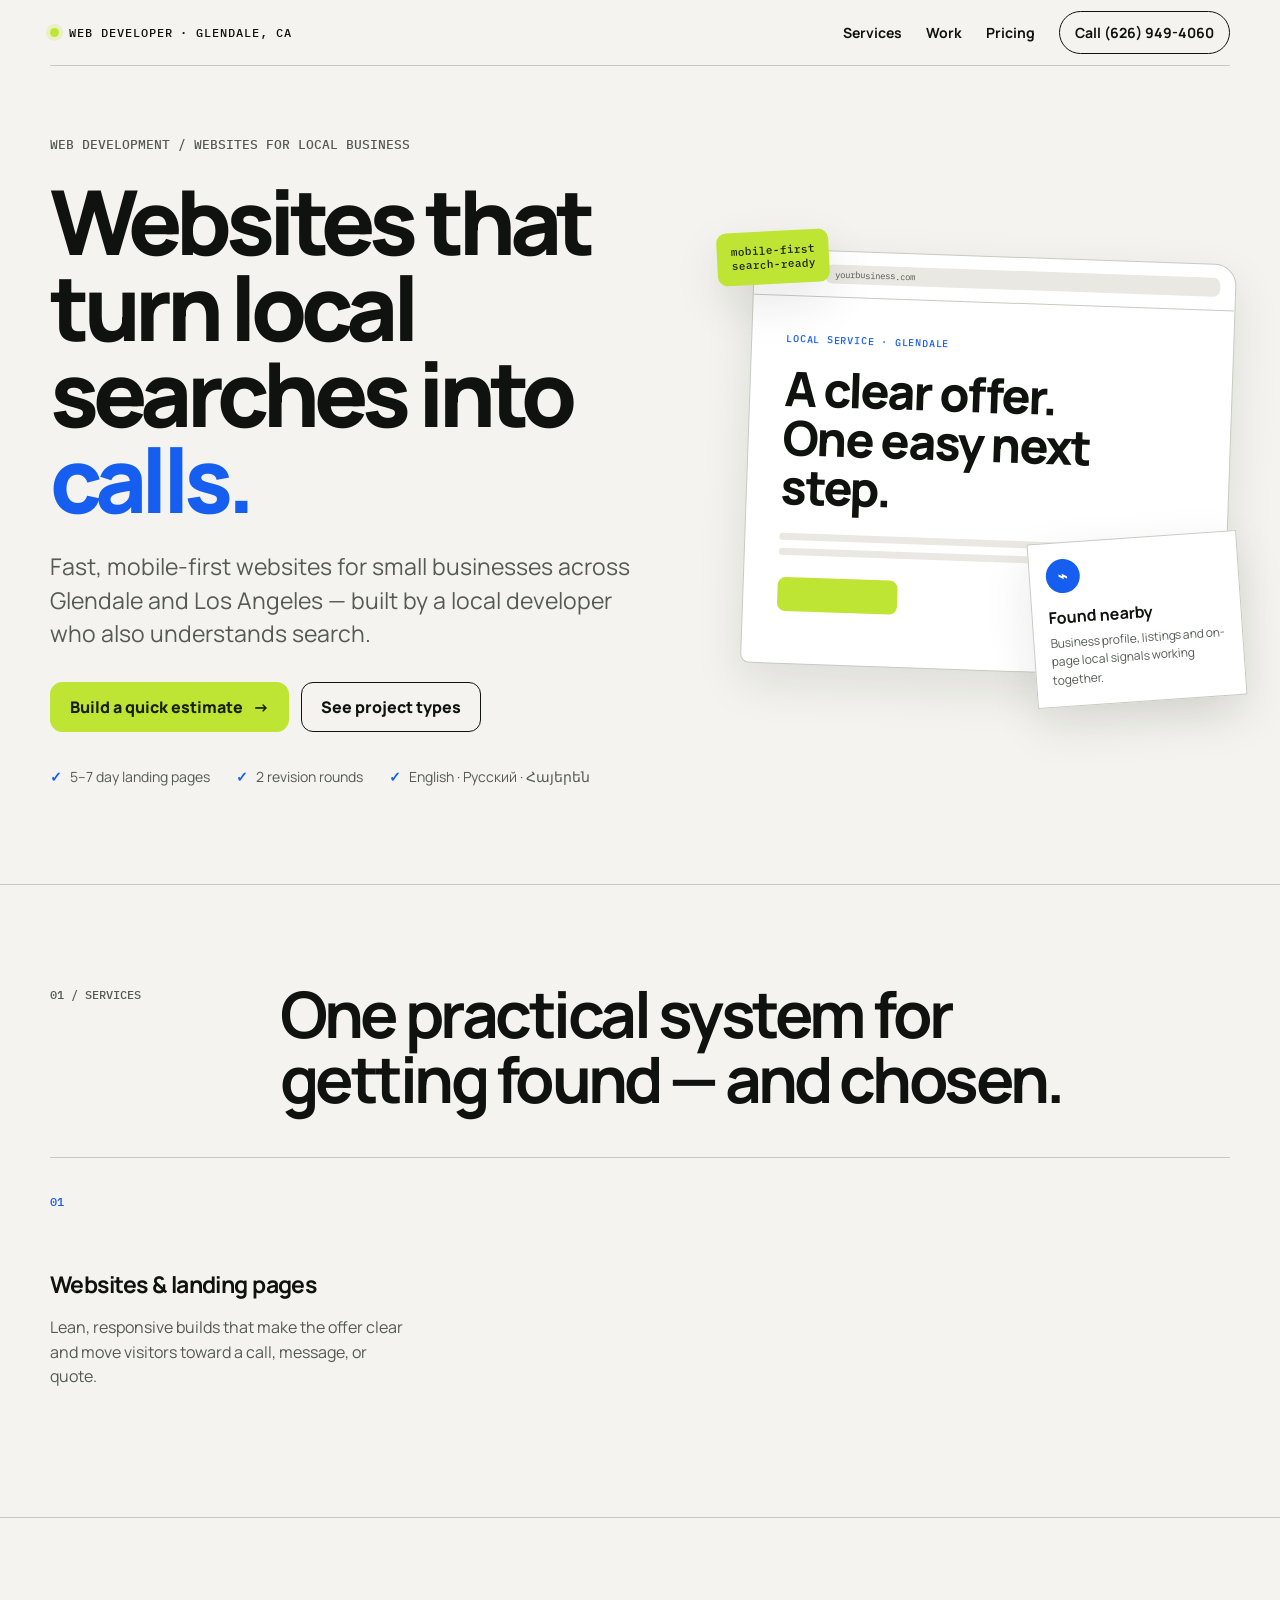
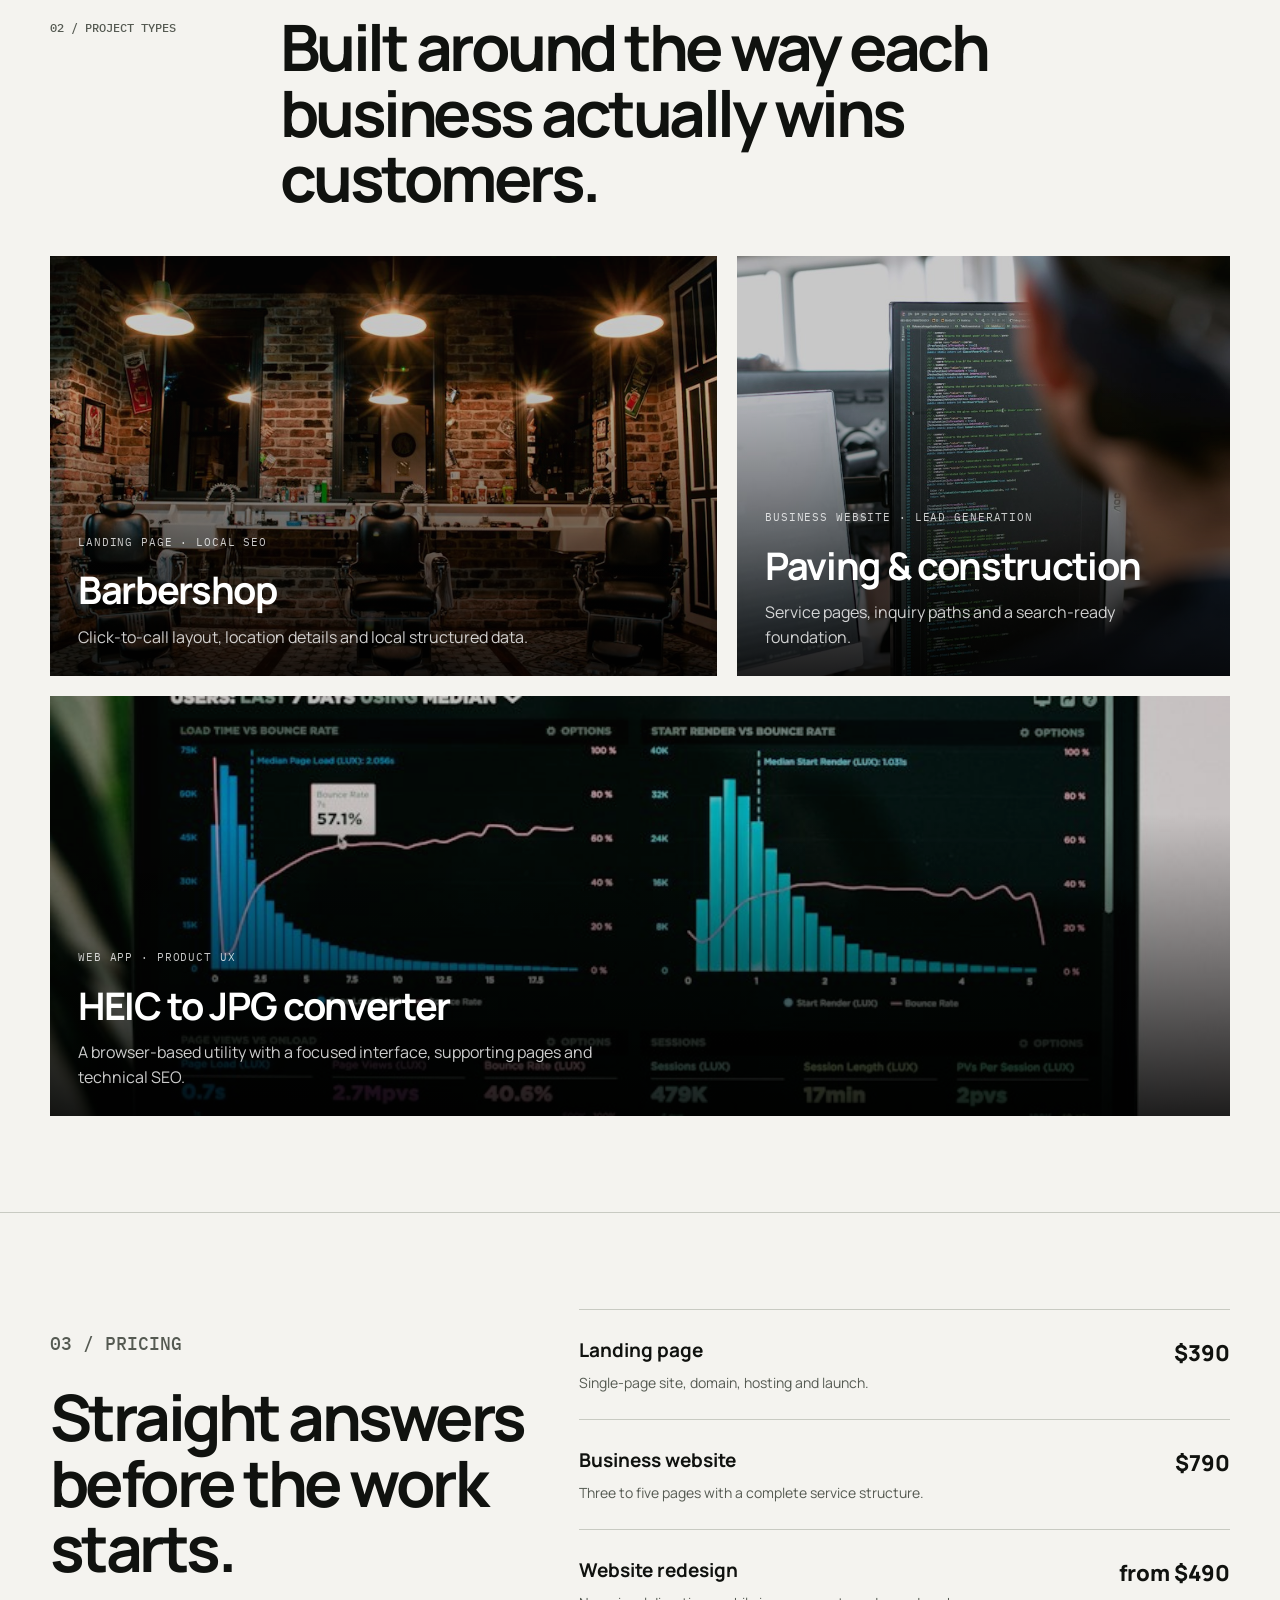
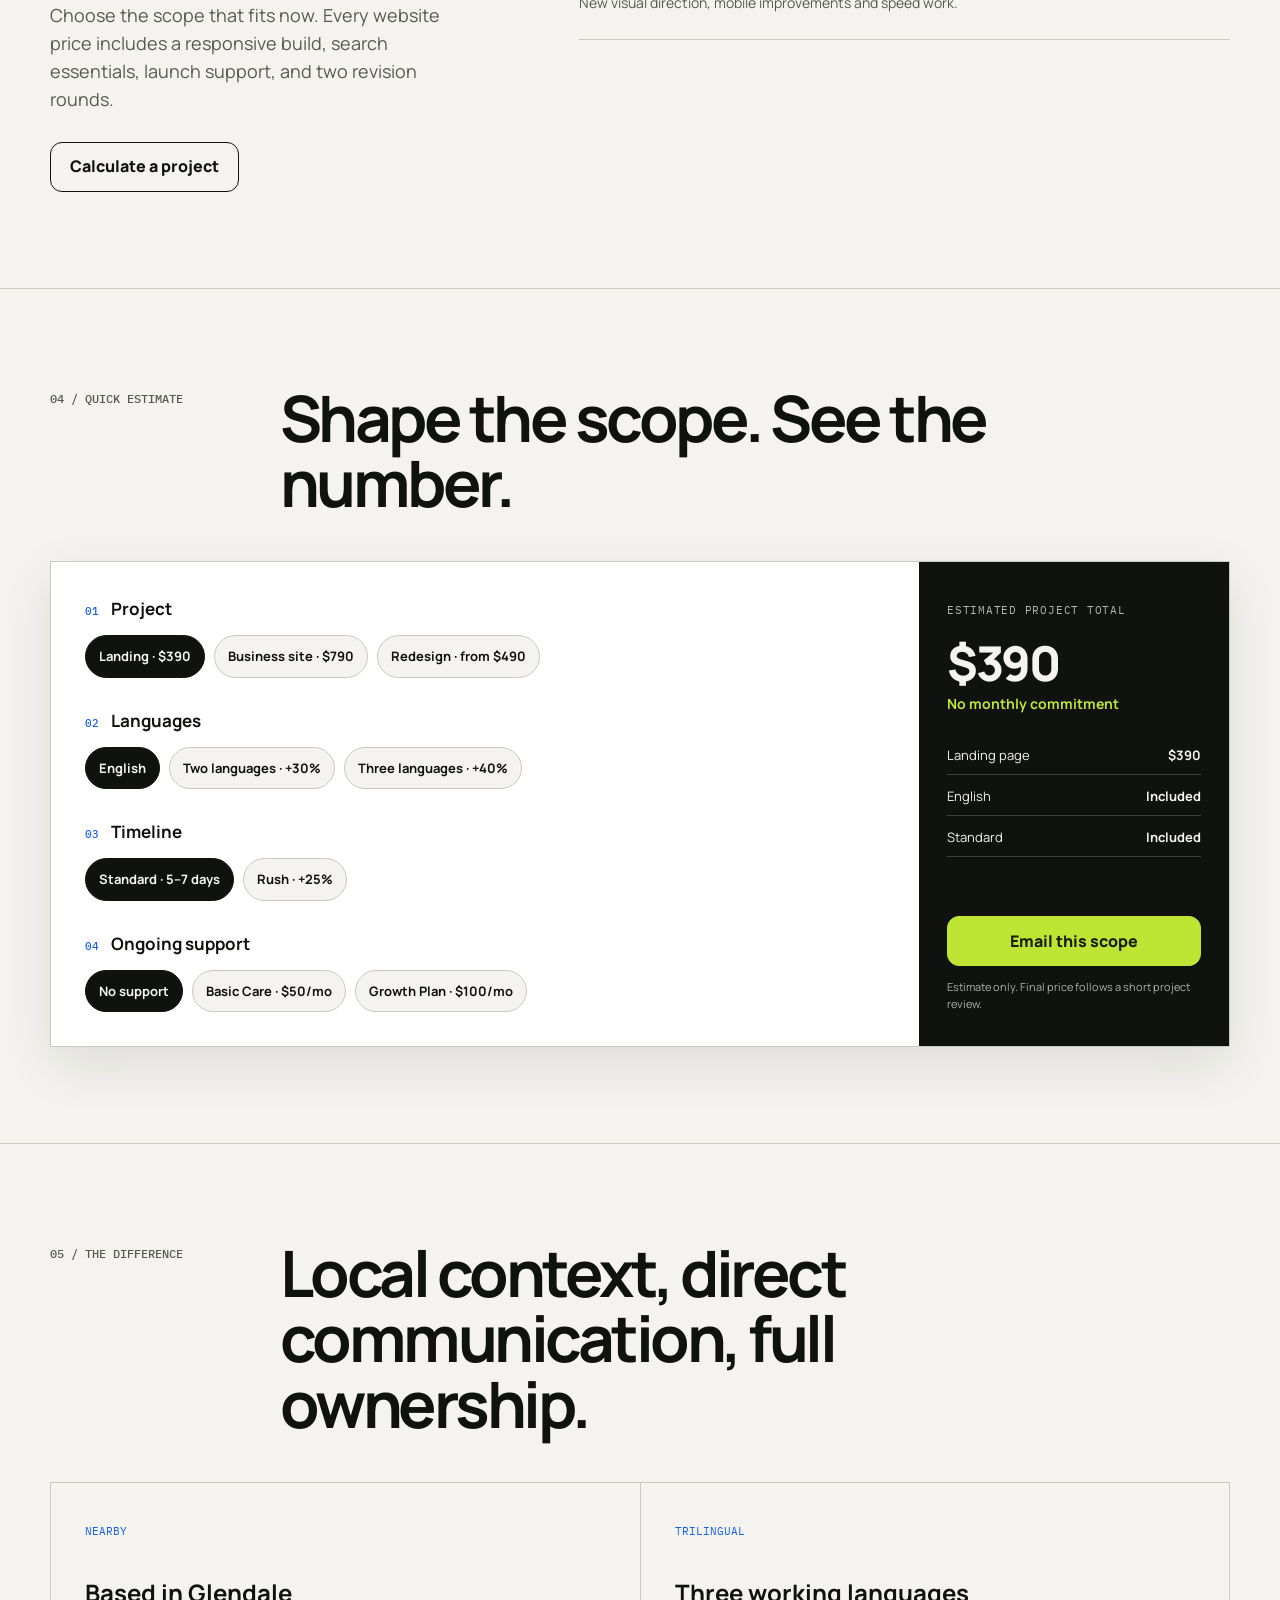
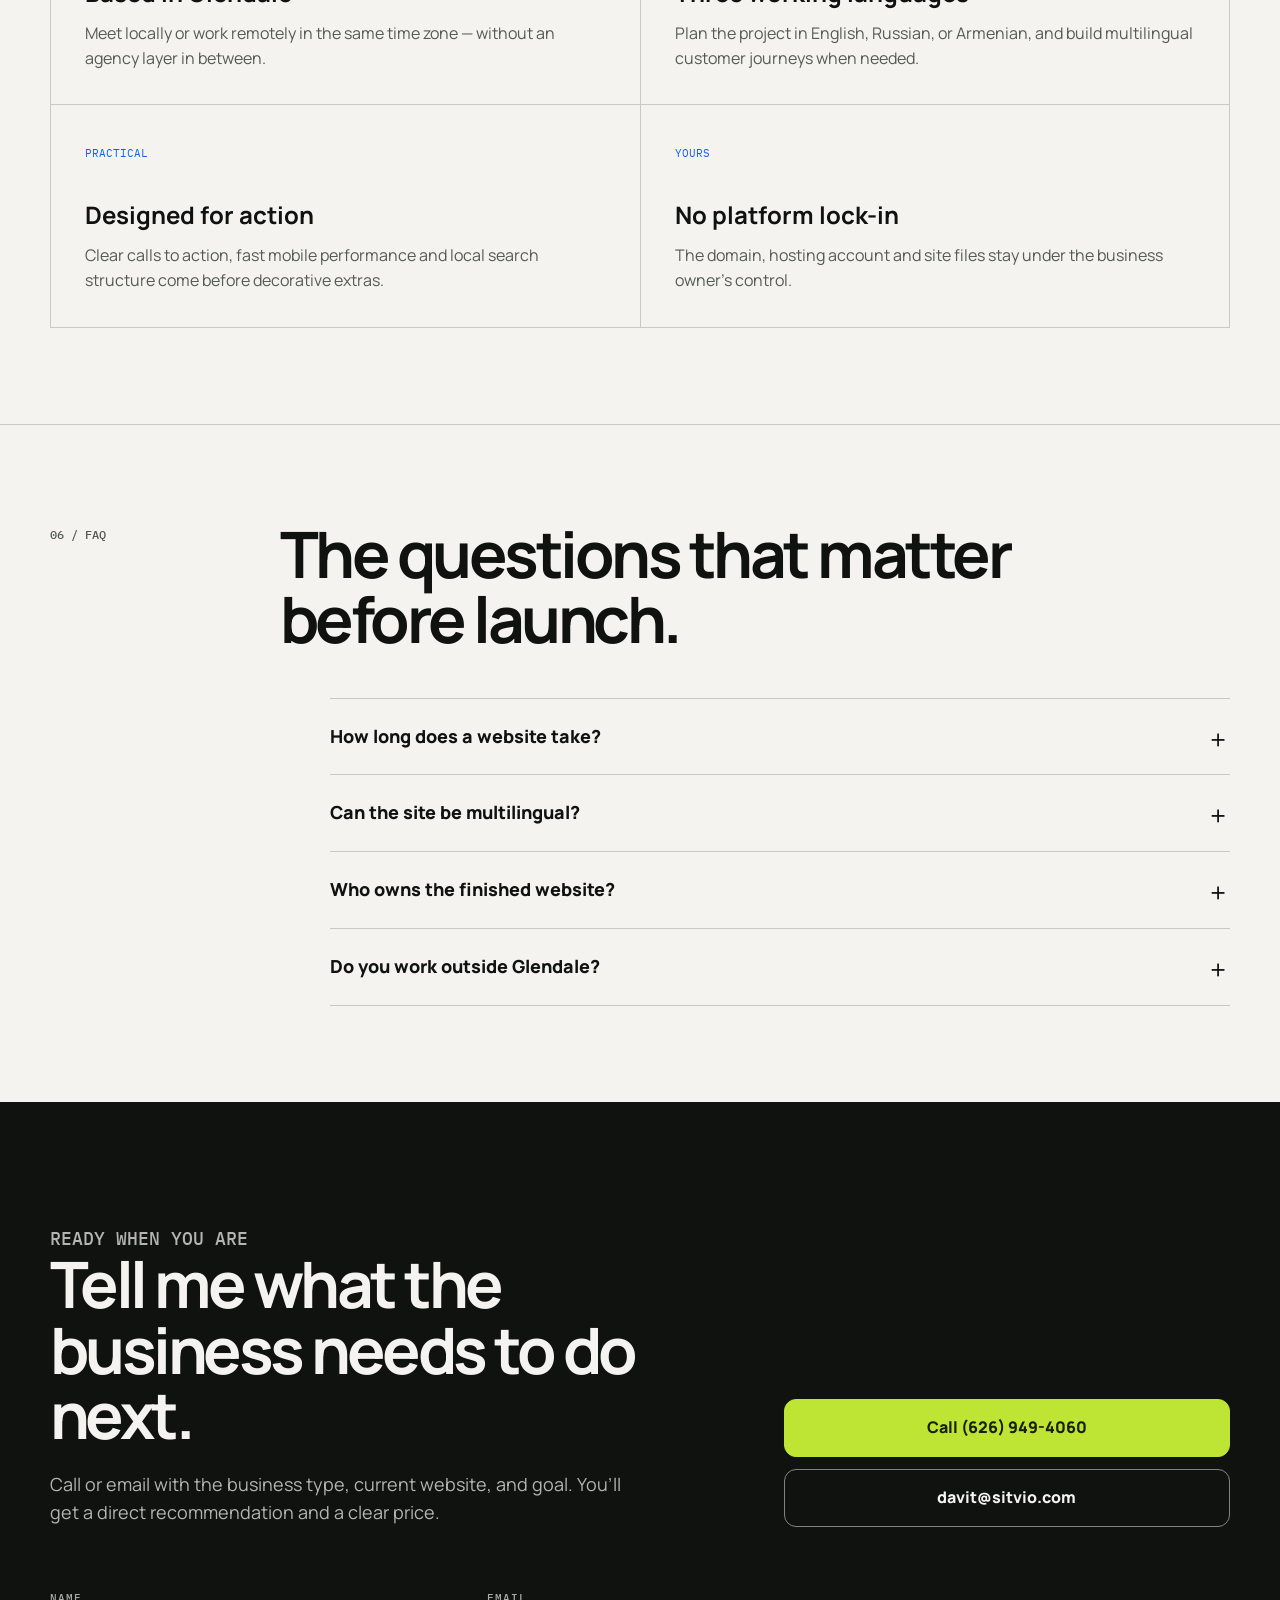
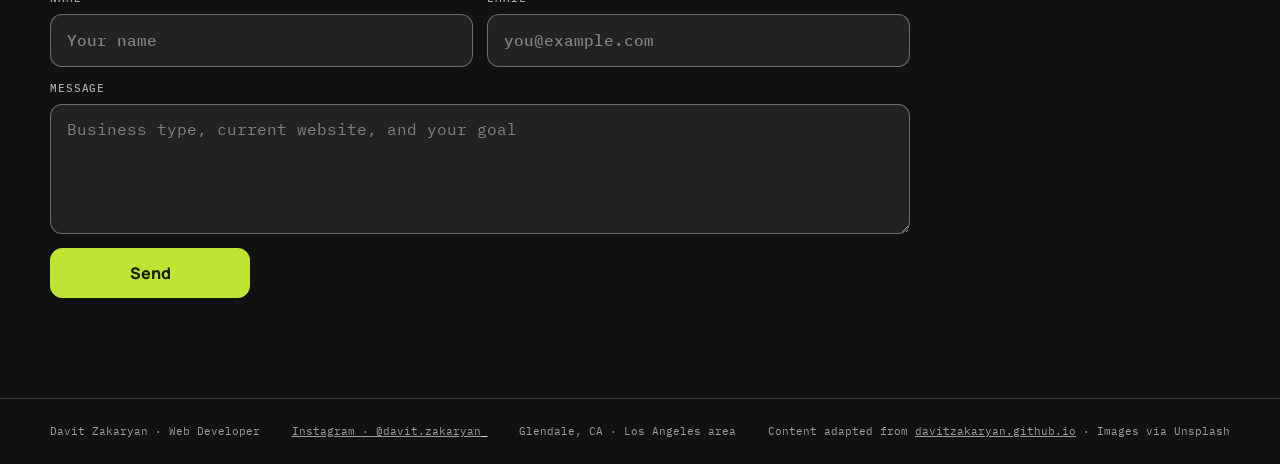
==== index.html @ 13f4ebfa "Version 2: contact email davit@sitvio.com (replaces proton.me) + FormSubmit contact form in contact " ====
<!doctype html>
<html lang="en">
<head>
  <meta charset="utf-8" />
  <meta name="viewport" content="width=device-width, initial-scale=1, viewport-fit=cover" />
  <meta name="color-scheme" content="light dark" />
  <link rel="icon" href="data:," />
  <title>Davit Zakaryan — Web Developer in Glendale, CA</title>
  <meta name="description" content="Fast websites for small businesses in Glendale and the Los Angeles area — from $390." />
  <link rel="preconnect" href="https://fonts.googleapis.com" />
  <link rel="preconnect" href="https://fonts.gstatic.com" crossorigin />
  <link href="https://fonts.googleapis.com/css2?family=IBM+Plex+Mono:wght@400;500&family=Manrope:wght@400;500;600;700;800&display=swap" rel="stylesheet" />
  <style>
    :root {
      color-scheme: light dark;
      --bg: #f4f3ef; --surface: #fff; --surface-2: #e9e8e2; --ink: #10120f;
      --muted: #555a52; --line: #c8cac2; --accent: #bfe534; --accent-ink: #182000;
      --blue: #155eef; --shadow: 0 18px 48px rgba(22, 26, 19, .10); --max: 1180px;
    }
    @media (prefers-color-scheme: dark) {
      :root { --bg:#11130f; --surface:#1a1d17; --surface-2:#242820; --ink:#f5f6ef; --muted:#b6bcaf; --line:#3c4235; --accent:#c9ef42; --accent-ink:#172000; --blue:#78a8ff; --shadow:0 20px 52px rgba(0,0,0,.35); }
    }
    * { box-sizing: border-box; }
    html { scroll-behavior: smooth; }
    body { margin:0; background:var(--bg); color:var(--ink); font-family:Manrope,sans-serif; line-height:1.55; overflow-x:hidden; }
    a { color:inherit; } img { display:block; width:100%; } button,input { font:inherit; } button,a { -webkit-tap-highlight-color:transparent; }
    .wrap { width:min(var(--max),calc(100% - 40px)); margin:0 auto; }
    .mono { font-family:"IBM Plex Mono",monospace; }
    .topbar { min-height:66px; display:flex; align-items:center; justify-content:space-between; gap:20px; border-bottom:1px solid var(--line); }
    .location { display:flex; align-items:center; gap:10px; font:500 12px/1.3 "IBM Plex Mono",monospace; text-transform:uppercase; letter-spacing:.08em; }
    .dot { width:9px; height:9px; border-radius:50%; background:var(--accent); box-shadow:0 0 0 4px color-mix(in srgb,var(--accent) 22%,transparent); }
    nav { display:flex; align-items:center; gap:24px; font-size:14px; font-weight:700; }
    nav a { text-decoration:none; }
    .top-call { padding:10px 15px; border:1px solid var(--ink); border-radius:999px; }
    .hero { min-height:690px; display:grid; grid-template-columns:1.08fr .92fr; gap:64px; align-items:center; padding:70px 0 82px; }
    .eyebrow { margin:0 0 24px; color:var(--muted); font:500 13px/1.4 "IBM Plex Mono",monospace; }
    h1 { margin:0; max-width:760px; font-size:clamp(54px,7vw,92px); line-height:.96; letter-spacing:-.065em; font-weight:800; }
    .hero h1 em { color:var(--blue); font-style:normal; }
    .hero-copy { max-width:650px; margin:28px 0 0; font-size:clamp(18px,2.2vw,23px); line-height:1.45; color:var(--muted); }
    .actions { display:flex; flex-wrap:wrap; gap:12px; margin-top:32px; }
    .button { min-height:50px; display:inline-flex; align-items:center; justify-content:center; gap:10px; padding:0 19px; border:1px solid var(--ink); border-radius:12px; text-decoration:none; font-weight:800; background:var(--ink); color:var(--bg); }
    .button.alt { background:transparent; color:var(--ink); }
    .button.accent { background:var(--accent); color:var(--accent-ink); border-color:var(--accent); }
    .mini-proof { display:flex; flex-wrap:wrap; gap:16px 26px; margin-top:34px; padding:0; list-style:none; color:var(--muted); font-size:14px; }
    .mini-proof li::before { content:"✓"; color:var(--blue); font-weight:800; margin-right:8px; }
    .browser-art { position:relative; min-height:475px; }
    .browser { position:absolute; inset:25px 0 35px 30px; overflow:hidden; border:1px solid var(--line); border-radius:22px 22px 9px 9px; background:var(--surface); box-shadow:var(--shadow); transform:rotate(2deg); }
    .browser-head { height:46px; display:flex; align-items:center; gap:7px; padding:0 15px; border-bottom:1px solid var(--line); }
    .browser-head span { width:9px; height:9px; border-radius:50%; background:var(--line); }
    .browser-head .url { width:auto; height:auto; flex:1; margin-left:8px; padding:5px 10px; border-radius:7px; background:var(--surface-2); color:var(--muted); font:400 9px/1 "IBM Plex Mono",monospace; }
    .site-preview { padding:38px 34px; }
    .site-preview small { display:block; margin-bottom:20px; font:500 10px/1 "IBM Plex Mono",monospace; color:var(--blue); text-transform:uppercase; letter-spacing:.08em; }
    .fake-title { max-width:330px; font-size:clamp(28px,4vw,48px); font-weight:800; line-height:1.02; letter-spacing:-.04em; }
    .fake-lines { margin:22px 0; display:grid; gap:8px; }
    .fake-lines i { display:block; height:7px; border-radius:8px; background:var(--surface-2); }
    .fake-lines i:nth-child(1){width:92%}.fake-lines i:nth-child(2){width:78%}
    .fake-cta { display:inline-block; width:120px; height:34px; border-radius:8px; background:var(--accent); }
    .map-card { position:absolute; right:-12px; bottom:5px; width:210px; padding:16px; border:1px solid var(--line); background:var(--surface); box-shadow:var(--shadow); transform:rotate(-4deg); }
    .map-card .pin { width:34px; height:34px; display:grid; place-items:center; border-radius:50%; background:var(--blue); color:white; font-weight:800; }
    .map-card strong { display:block; margin:12px 0 4px; }.map-card p{margin:0;font-size:12px;color:var(--muted)}
    .metric-card { position:absolute; left:0; top:0; padding:12px 14px; border-radius:10px; background:var(--accent); color:var(--accent-ink); font:500 11px/1.3 "IBM Plex Mono",monospace; transform:rotate(-3deg); box-shadow:var(--shadow); }
    .section { padding:96px 0; border-top:1px solid var(--line); }
    .section-head { display:grid; grid-template-columns:190px 1fr; gap:40px; align-items:start; margin-bottom:46px; }
    .kicker { margin:6px 0 0; color:var(--muted); font:500 12px/1.4 "IBM Plex Mono",monospace; }
    h2 { margin:0; font-size:clamp(38px,5vw,66px); line-height:1.02; letter-spacing:-.055em; max-width:850px; }
    .service-list { display:grid; grid-template-columns:repeat(3,1fr); border-top:1px solid var(--line); }
    .service { padding:30px 28px 32px 0; border-right:1px solid var(--line); }.service+.service{padding-left:28px}.service:last-child{border-right:0}
    .service-index { color:var(--blue); font:500 12px/1 "IBM Plex Mono",monospace; }.service h3{margin:54px 0 12px;font-size:23px;letter-spacing:-.025em}.service p{margin:0;color:var(--muted)}
    .projects { display:grid; grid-template-columns:1.15fr .85fr; gap:20px; }
    .project { position:relative; min-height:420px; overflow:hidden; background:#111; }.project:nth-child(3){grid-column:1/-1;min-height:420px}
    .project img { width:100%; height:100%; object-fit:cover; position:absolute; inset:0; opacity:.78; transition:transform .5s ease; }.project:hover img{transform:scale(1.025)}
    .project::after { content:""; position:absolute; inset:0; background:linear-gradient(180deg,transparent 28%,rgba(0,0,0,.85)); }
    .project-info { position:absolute; z-index:1; left:28px; right:28px; bottom:26px; color:#fff; }.project-info .mono{font-size:11px;text-transform:uppercase;letter-spacing:.08em;opacity:.78}.project-info h3{margin:8px 0 6px;font-size:clamp(24px,3vw,38px);letter-spacing:-.035em}.project-info p{margin:0;max-width:540px;color:rgba(255,255,255,.8)}
    .pricing-layout { display:grid; grid-template-columns:.85fr 1.15fr; gap:48px; align-items:start; }.price-intro{position:sticky;top:28px}.price-intro p{margin:22px 0 28px;max-width:430px;color:var(--muted);font-size:18px}
    .price-stack { border-top:1px solid var(--line); }.price-row{display:grid;grid-template-columns:1fr auto;gap:28px;padding:26px 0;border-bottom:1px solid var(--line)}.price-row h3{margin:0 0 6px;font-size:19px}.price-row p{margin:0;color:var(--muted);font-size:14px}.price{font-size:22px;font-weight:800;white-space:nowrap}
    
    .quote-shell { display:grid; grid-template-columns:1fr 310px; border:1px solid var(--line); background:var(--surface); box-shadow:var(--shadow); }.quote-form{padding:34px}.field{margin-bottom:30px}.field:last-child{margin-bottom:0}.field-title{display:flex;gap:12px;align-items:baseline;margin-bottom:13px}.field-title span{color:var(--blue);font:500 11px/1 "IBM Plex Mono",monospace}.field-title strong{font-size:17px}.choices{display:flex;flex-wrap:wrap;gap:9px}
    .choice { border:1px solid var(--line); background:var(--bg); color:var(--ink); border-radius:999px; padding:10px 13px; cursor:pointer; font-weight:700; font-size:13px; }.choice:hover,.choice.active{background:var(--ink);color:var(--bg);border-color:var(--ink)}.choice:focus-visible{outline:3px solid var(--accent);outline-offset:2px}
    .quote-total { padding:34px 28px; background:var(--ink); color:var(--bg); display:flex; flex-direction:column; justify-content:space-between; }.quote-total .mono{font-size:11px;opacity:.72;text-transform:uppercase;letter-spacing:.07em}.big-total{margin:18px 0 6px;font-size:48px;line-height:1;font-weight:800;letter-spacing:-.05em}.monthly{color:var(--accent);font-size:14px;font-weight:700;min-height:22px}.breakdown{list-style:none;margin:30px 0;padding:0;display:grid;gap:11px;font-size:13px}.breakdown li{display:flex;justify-content:space-between;gap:12px;padding-bottom:9px;border-bottom:1px solid color-mix(in srgb,var(--bg) 20%,transparent)}.quote-total .button{background:var(--accent);color:var(--accent-ink);border-color:var(--accent);width:100%}.fine{margin:12px 0 0;font-size:11px;opacity:.7}
    .why-grid { display:grid; grid-template-columns:repeat(2,1fr); gap:1px; background:var(--line); border:1px solid var(--line); }.why{background:var(--bg);padding:34px}.why .mono{color:var(--blue);font-size:11px}.why h3{margin:32px 0 10px;font-size:24px}.why p{margin:0;color:var(--muted)}
    .faq { max-width:900px; margin-left:auto; }details{border-top:1px solid var(--line)}details:last-child{border-bottom:1px solid var(--line)}summary{list-style:none;cursor:pointer;padding:24px 48px 24px 0;position:relative;font-size:18px;font-weight:800}summary::-webkit-details-marker{display:none}summary::after{content:"+";position:absolute;right:4px;top:19px;font-size:28px;font-weight:400}details[open] summary::after{content:"−"}details p{max-width:760px;margin:0;padding:0 0 24px;color:var(--muted)}
    .contact { padding:100px 0; background:var(--ink); color:var(--bg); }.contact-grid{display:grid;grid-template-columns:1.2fr .8fr;gap:64px;align-items:end}.contact h2{max-width:750px}.contact p{margin:24px 0 0;max-width:600px;color:color-mix(in srgb,var(--bg) 72%,transparent);font-size:18px}.contact-actions{display:grid;gap:12px}.contact-actions .button{width:100%;min-height:58px}.contact-actions .button.alt{border-color:color-mix(in srgb,var(--bg) 50%,transparent);color:var(--bg)}.contact-form{grid-column:1/-1;display:grid;grid-template-columns:1fr 1fr;gap:14px;max-width:860px}.contact-form label{display:grid;gap:8px;font:500 11px/1.4 "IBM Plex Mono",monospace;letter-spacing:.08em;text-transform:uppercase;color:color-mix(in srgb,var(--bg) 68%,transparent)}.contact-form .full{grid-column:1/-1}.contact-form input,.contact-form textarea{width:100%;padding:14px 16px;border:1px solid color-mix(in srgb,var(--bg) 35%,transparent);border-radius:12px;background:color-mix(in srgb,var(--bg) 8%,transparent);color:var(--bg);font-family:inherit;font-size:16px;text-transform:none;letter-spacing:normal;box-sizing:border-box}.contact-form textarea{resize:vertical}.contact-form input::placeholder,.contact-form textarea::placeholder{color:color-mix(in srgb,var(--bg) 45%,transparent)}.contact-form button{justify-self:start;min-width:200px;cursor:pointer}@media (max-width:680px){.contact-form{grid-template-columns:1fr}}
    footer{padding:24px 0;background:var(--ink);color:color-mix(in srgb,var(--bg) 62%,transparent);border-top:1px solid color-mix(in srgb,var(--bg) 18%,transparent)}.footer-grid{display:flex;justify-content:space-between;flex-wrap:wrap;gap:16px;font:400 11px/1.5 "IBM Plex Mono",monospace}footer a{color:inherit}
    @media (max-width:900px){.hero{grid-template-columns:1fr;gap:28px;min-height:auto}.browser-art{min-height:410px;max-width:620px}.section-head{grid-template-columns:1fr;gap:16px}.service-list{grid-template-columns:1fr}.service,.service+.service{padding:25px 0;border-right:0;border-bottom:1px solid var(--line)}.service h3{margin-top:25px}.pricing-layout{grid-template-columns:1fr}.price-intro{position:static}.quote-shell{grid-template-columns:1fr}.contact-grid{grid-template-columns:1fr;align-items:start}}
    @media (max-width:680px){.wrap{width:min(100% - 28px,var(--max))}.topbar{min-height:58px}nav a:not(.top-call){display:none}.top-call{padding:8px 11px;font-size:12px}.location{font-size:10px}.hero{padding:48px 0 64px}h1{font-size:clamp(46px,14.5vw,68px)}.hero-copy{font-size:18px}.actions{display:grid}.button{width:100%}.browser-art{min-height:330px}.browser{inset:22px 10px 28px 12px}.site-preview{padding:28px 22px}.map-card{right:0;width:176px;padding:12px}.metric-card{left:0}.section{padding:68px 0}.projects{grid-template-columns:1fr}.project,.project:nth-child(3){grid-column:auto;min-height:350px}.project-info{left:20px;right:20px;bottom:20px}.price-row{grid-template-columns:1fr;gap:12px}.quote-form{padding:24px 18px}.quote-total{padding:28px 20px}.why-grid{grid-template-columns:1fr}.why{padding:26px 22px}.contact{padding:72px 0}}
    @media (prefers-reduced-motion:reduce){html{scroll-behavior:auto}.project img{transition:none}}
  </style>
</head>
<body>
  <header class="wrap topbar">
    <div class="location"><span class="dot" aria-hidden="true"></span>Web developer · Glendale, CA</div>
    <nav aria-label="Primary navigation"><a href="#services">Services</a><a href="#work">Work</a><a href="#pricing">Pricing</a><a class="top-call" href="tel:+16269494060">Call (626) 949-4060</a></nav>
  </header>
  <main>
    <section class="wrap hero">
      <div>
        <p class="eyebrow">WEB DEVELOPMENT / WEBSITES FOR LOCAL BUSINESS</p>
        <h1>Websites that turn local searches into <em>calls.</em></h1>
        <p class="hero-copy">Fast, mobile-first websites for small businesses across Glendale and Los Angeles — built by a local developer who also understands search.</p>
        <div class="actions"><a class="button accent" href="#quote">Build a quick estimate <span aria-hidden="true">→</span></a><a class="button alt" href="#work">See project types</a></div>
        <ul class="mini-proof" aria-label="Service highlights"><li>5–7 day landing pages</li><li>2 revision rounds</li><li>English · Русский · Հայերեն</li></ul>
      </div>
      <div class="browser-art" aria-label="Illustration of a fast local-business website and Google listing">
        <div class="browser" aria-hidden="true"><div class="browser-head"><span></span><span></span><span></span><span class="url">yourbusiness.com</span></div><div class="site-preview"><small>Local service · Glendale</small><div class="fake-title">A clear offer. One easy next step.</div><div class="fake-lines"><i></i><i></i></div><span class="fake-cta"></span></div></div>
        <div class="metric-card">mobile-first<br>search-ready</div><div class="map-card" aria-hidden="true"><div class="pin">⌁</div><strong>Found nearby</strong><p>Business profile, listings and on-page local signals working together.</p></div>
      </div>
    </section>
    <section class="section" id="services"><div class="wrap"><div class="section-head"><p class="kicker">01 / SERVICES</p><h2>One practical system for getting found — and chosen.</h2></div><div class="service-list">
      <article class="service"><span class="service-index">01</span><h3>Websites & landing pages</h3><p>Lean, responsive builds that make the offer clear and move visitors toward a call, message, or quote.</p></article>
    </div></div></section>
    <section class="section" id="work"><div class="wrap"><div class="section-head"><p class="kicker">02 / PROJECT TYPES</p><h2>Built around the way each business actually wins customers.</h2></div><div class="projects">
      <article class="project"><img src="[data-uri]" alt="Modern barbershop interior with chairs and mirrors"><div class="project-info"><span class="mono">Landing page · Local SEO</span><h3>Barbershop</h3><p>Click-to-call layout, location details and local structured data.</p></div></article>
      <article class="project"><img src="[data-uri]" alt="Construction professional working on a building project"><div class="project-info"><span class="mono">Business website · Lead generation</span><h3>Paving & construction</h3><p>Service pages, inquiry paths and a search-ready foundation.</p></div></article>
      <article class="project"><img src="[data-uri]" alt="Analytics dashboard displayed on a laptop"><div class="project-info"><span class="mono">Web app · Product UX</span><h3>HEIC to JPG converter</h3><p>A browser-based utility with a focused interface, supporting pages and technical SEO.</p></div></article>
    </div></div></section>
    <section class="section" id="pricing"><div class="wrap pricing-layout"><div class="price-intro"><p class="kicker">03 / PRICING</p><h2>Straight answers before the work starts.</h2><p>Choose the scope that fits now. Every website price includes a responsive build, search essentials, launch support, and two revision rounds.</p><a class="button alt" href="#quote">Calculate a project</a></div><div><div class="price-stack">
      <div class="price-row"><div><h3>Landing page</h3><p>Single-page site, domain, hosting and launch.</p></div><span class="price">$390</span></div>
      <div class="price-row"><div><h3>Business website</h3><p>Three to five pages with a complete service structure.</p></div><span class="price">$790</span></div>
      <div class="price-row"><div><h3>Website redesign</h3><p>New visual direction, mobile improvements and speed work.</p></div><span class="price">from $490</span></div>
    </div></div></div></section>
    <section class="section" id="quote"><div class="wrap"><div class="section-head"><p class="kicker">04 / QUICK ESTIMATE</p><h2>Shape the scope. See the number.</h2></div><div class="quote-shell">
      <div class="quote-form" aria-label="Project price calculator">
        <div class="field"><div class="field-title"><span>01</span><strong>Project</strong></div><div class="choices" data-group="project" data-mode="single"><button class="choice active" type="button" data-value="390" data-label="Landing page">Landing · $390</button><button class="choice" type="button" data-value="790" data-label="Business website">Business site · $790</button><button class="choice" type="button" data-value="490" data-label="Redesign">Redesign · from $490</button></div></div>
        <div class="field"><div class="field-title"><span>02</span><strong>Languages</strong></div><div class="choices" data-group="language" data-mode="single"><button class="choice active" type="button" data-multiplier="1" data-label="English">English</button><button class="choice" type="button" data-multiplier="1.3" data-label="Two languages">Two languages · +30%</button><button class="choice" type="button" data-multiplier="1.4" data-label="Three languages">Three languages · +40%</button></div></div>
        <div class="field"><div class="field-title"><span>03</span><strong>Timeline</strong></div><div class="choices" data-group="rush" data-mode="single"><button class="choice active" type="button" data-multiplier="1" data-label="Standard">Standard · 5–7 days</button><button class="choice" type="button" data-multiplier="1.25" data-label="Rush">Rush · +25%</button></div></div>
        <div class="field"><div class="field-title"><span>04</span><strong>Ongoing support</strong></div><div class="choices" data-group="support" data-mode="single"><button class="choice active" type="button" data-monthly="0" data-label="No support">No support</button><button class="choice" type="button" data-monthly="50" data-label="Basic Care">Basic Care · $50/mo</button><button class="choice" type="button" data-monthly="100" data-label="Growth Plan">Growth Plan · $100/mo</button></div></div>
      </div>
      <aside class="quote-total" aria-live="polite"><div><span class="mono">Estimated project total</span><div class="big-total" id="total">$390</div><div class="monthly" id="monthly"></div><ul class="breakdown" id="breakdown"></ul></div><div><a class="button" id="emailQuote" href="mailto:davit@sitvio.com?subject=Website%20project%20estimate">Email this scope</a><p class="fine">Estimate only. Final price follows a short project review.</p></div></aside>
    </div></div></section>
    <section class="section"><div class="wrap"><div class="section-head"><p class="kicker">05 / THE DIFFERENCE</p><h2>Local context, direct communication, full ownership.</h2></div><div class="why-grid">
      <article class="why"><span class="mono">NEARBY</span><h3>Based in Glendale</h3><p>Meet locally or work remotely in the same time zone — without an agency layer in between.</p></article>
      <article class="why"><span class="mono">TRILINGUAL</span><h3>Three working languages</h3><p>Plan the project in English, Russian, or Armenian, and build multilingual customer journeys when needed.</p></article>
      <article class="why"><span class="mono">PRACTICAL</span><h3>Designed for action</h3><p>Clear calls to action, fast mobile performance and local search structure come before decorative extras.</p></article>
      <article class="why"><span class="mono">YOURS</span><h3>No platform lock-in</h3><p>The domain, hosting account and site files stay under the business owner's control.</p></article>
    </div></div></section>
    <section class="section"><div class="wrap"><div class="section-head"><p class="kicker">06 / FAQ</p><h2>The questions that matter before launch.</h2></div><div class="faq">
      <details><summary>How long does a website take?</summary><p>A standard landing page is usually ready in 5–7 business days. A larger business site generally takes 10–14 days. A three-day rush option may be available for an added 25%.</p></details>
      <details><summary>Can the site be multilingual?</summary><p>Yes. Projects can be built in English, Russian, Armenian, or a combination of all three. The layout and navigation are planned around the language mix from the start.</p></details>
      <details><summary>Who owns the finished website?</summary><p>You do. The domain, hosting account and source files belong to you, so you are free to keep working with Davit or move the site later.</p></details>
      <details><summary>Do you work outside Glendale?</summary><p>Yes. Service is available across the Los Angeles area and can also be delivered remotely when an in-person meeting is not needed.</p></details>
    </div></div></section>
    <section class="contact" id="contact"><div class="wrap contact-grid"><div><p class="kicker">READY WHEN YOU ARE</p><h2>Tell me what the business needs to do next.</h2><p>Call or email with the business type, current website, and goal. You’ll get a direct recommendation and a clear price.</p></div><div class="contact-actions"><a class="button accent" href="tel:+16269494060">Call (626) 949-4060</a><a class="button alt" href="mailto:davit@sitvio.com">davit@sitvio.com</a></div><form class="contact-form" action="https://formsubmit.co/davit@sitvio.com" method="POST"><input type="hidden" name="_subject" value="New message from sitvio.com"><input type="hidden" name="_template" value="table"><input type="hidden" name="_captcha" value="true"><label>Name<input type="text" name="name" required autocomplete="name" placeholder="Your name"></label><label>Email<input type="email" name="email" required autocomplete="email" placeholder="you@example.com"></label><label class="full">Message<textarea name="message" rows="5" required placeholder="Business type, current website, and your goal"></textarea></label><button class="button accent" type="submit">Send</button></form></div></section>
  </main>
  <footer><div class="wrap footer-grid"><span>Davit Zakaryan · Web Developer</span><span><a href="https://www.instagram.com/davit.zakaryan_/" target="_blank" rel="noopener noreferrer">Instagram · @davit.zakaryan_</a></span><span>Glendale, CA · Los Angeles area</span><span>Content adapted from <a href="https://davitzakaryan.github.io/" target="_blank" rel="noopener noreferrer">davitzakaryan.github.io</a> · Images via Unsplash</span></div></footer>
  <script>
    (function(){
      document.querySelectorAll('.choices').forEach(function(group){group.addEventListener('click',function(event){var button=event.target.closest('.choice');if(!button)return;if(group.dataset.mode==='single'){group.querySelectorAll('.choice').forEach(function(item){item.classList.remove('active')});button.classList.add('active')}else{button.classList.toggle('active')}updateQuote()})});
      function activeIn(group){return document.querySelector('[data-group="'+group+'"] .choice.active')}
      function money(value){return '$'+Math.round(value).toLocaleString('en-US')}
      function updateQuote(){
        var project=activeIn('project'),language=activeIn('language'),rush=activeIn('rush'),support=activeIn('support');
        var base=Number(project.dataset.value||0),languageMultiplier=Number(language.dataset.multiplier||1),rushMultiplier=Number(rush.dataset.multiplier||1);
        var addons=Array.prototype.slice.call(document.querySelectorAll('[data-group="addons"] .choice.active'));
        var addonTotal=addons.reduce(function(sum,item){return sum+Number(item.dataset.value||0)},0),total=(base*languageMultiplier+addonTotal)*rushMultiplier,monthly=Number(support.dataset.monthly||0);
        document.getElementById('total').textContent=money(total);document.getElementById('monthly').textContent=monthly?'+ '+money(monthly)+'/month support':'No monthly commitment';
        var rows=[[project.dataset.label,money(base)],[language.dataset.label,languageMultiplier>1?'+'+Math.round((languageMultiplier-1)*100)+'%':'Included']];
        addons.forEach(function(item){rows.push([item.dataset.label,'+'+money(Number(item.dataset.value))])});rows.push([rush.dataset.label,rushMultiplier>1?'+25%':'Included']);
        var list=document.getElementById('breakdown');list.innerHTML='';rows.forEach(function(row){var li=document.createElement('li'),left=document.createElement('span'),right=document.createElement('strong');left.textContent=row[0];right.textContent=row[1];li.appendChild(left);li.appendChild(right);list.appendChild(li)});
        var detail=rows.map(function(row){return row[0]+': '+row[1]}).join('\n');var body='Hi Davit,\n\nI used the website estimator and would like to discuss this scope:\n\n'+detail+'\n\nEstimated project total: '+money(total)+(monthly?'\nOngoing support: '+money(monthly)+'/month':'')+'\n\nMy business is:';
        document.getElementById('emailQuote').href='mailto:davit@sitvio.com?subject='+encodeURIComponent('Website project estimate')+'&body='+encodeURIComponent(body)
      }
      updateQuote()
    }());
  </script>
</body>
</html>
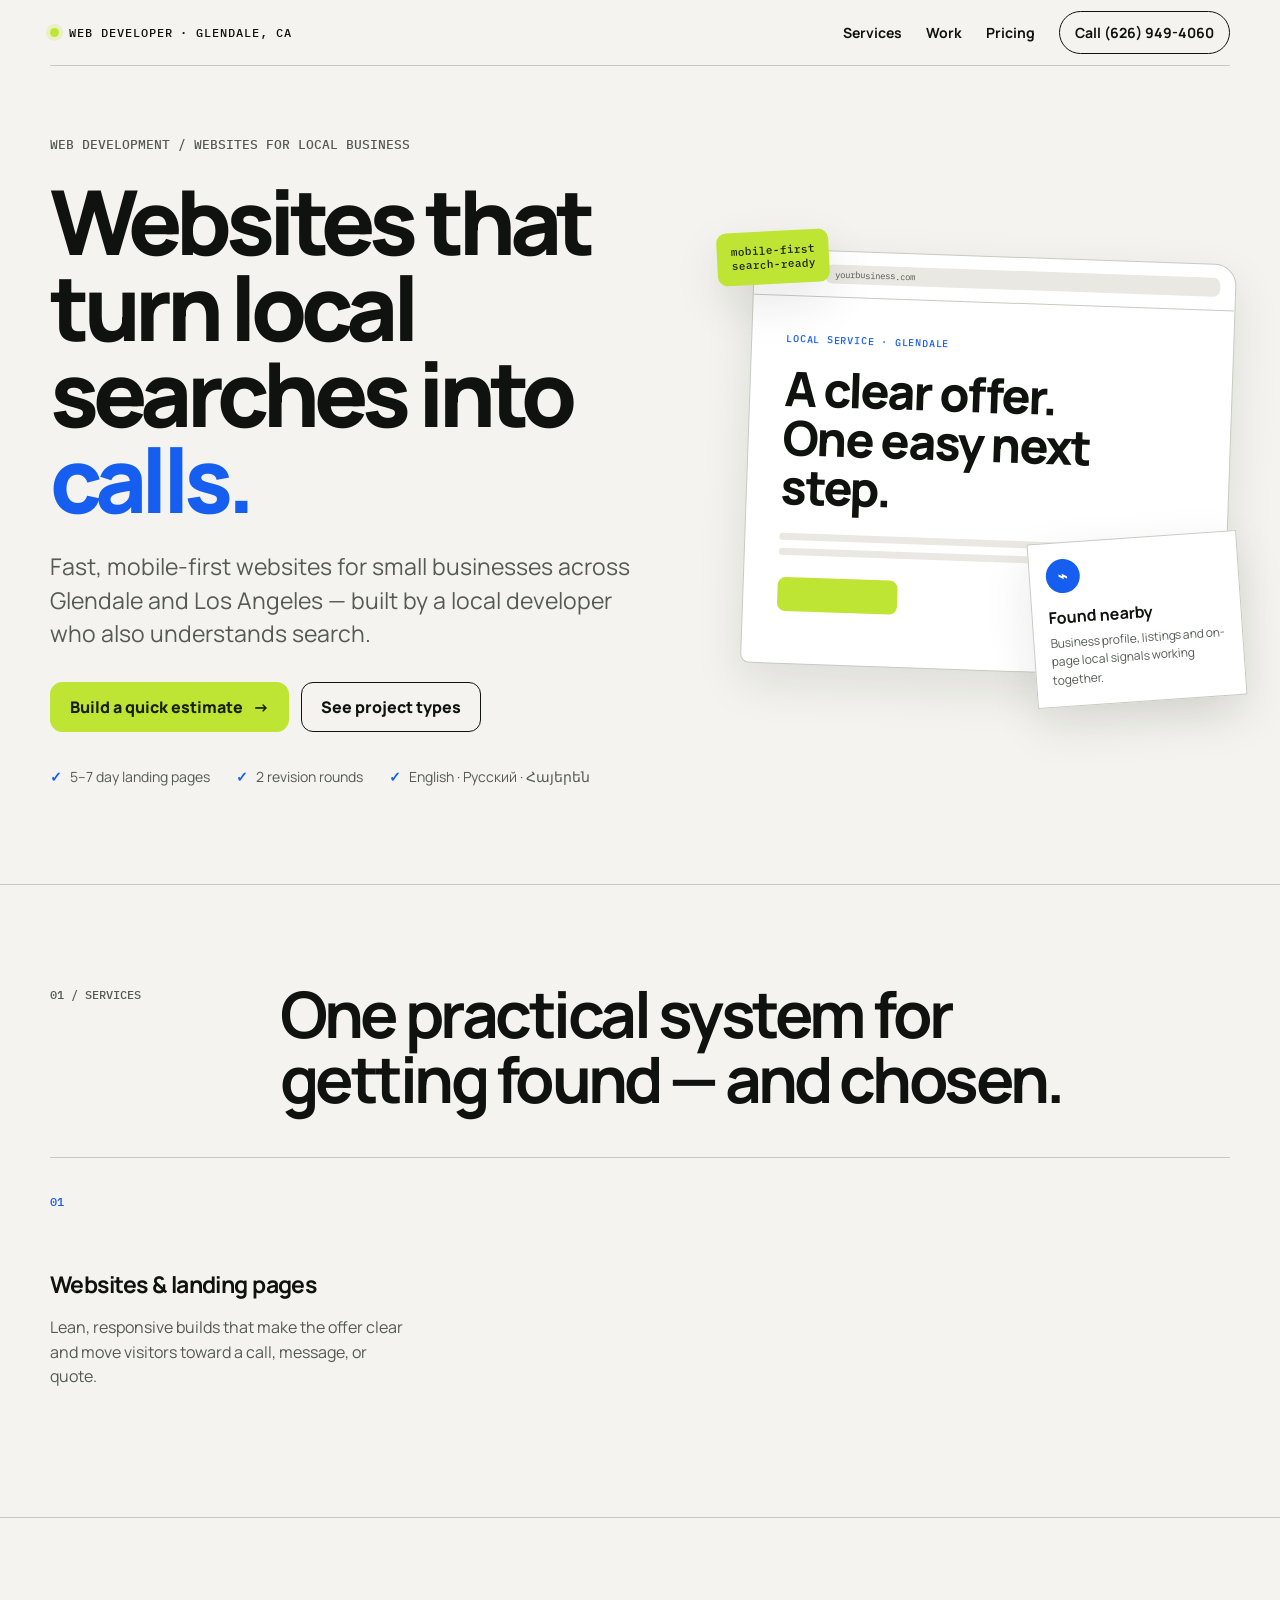
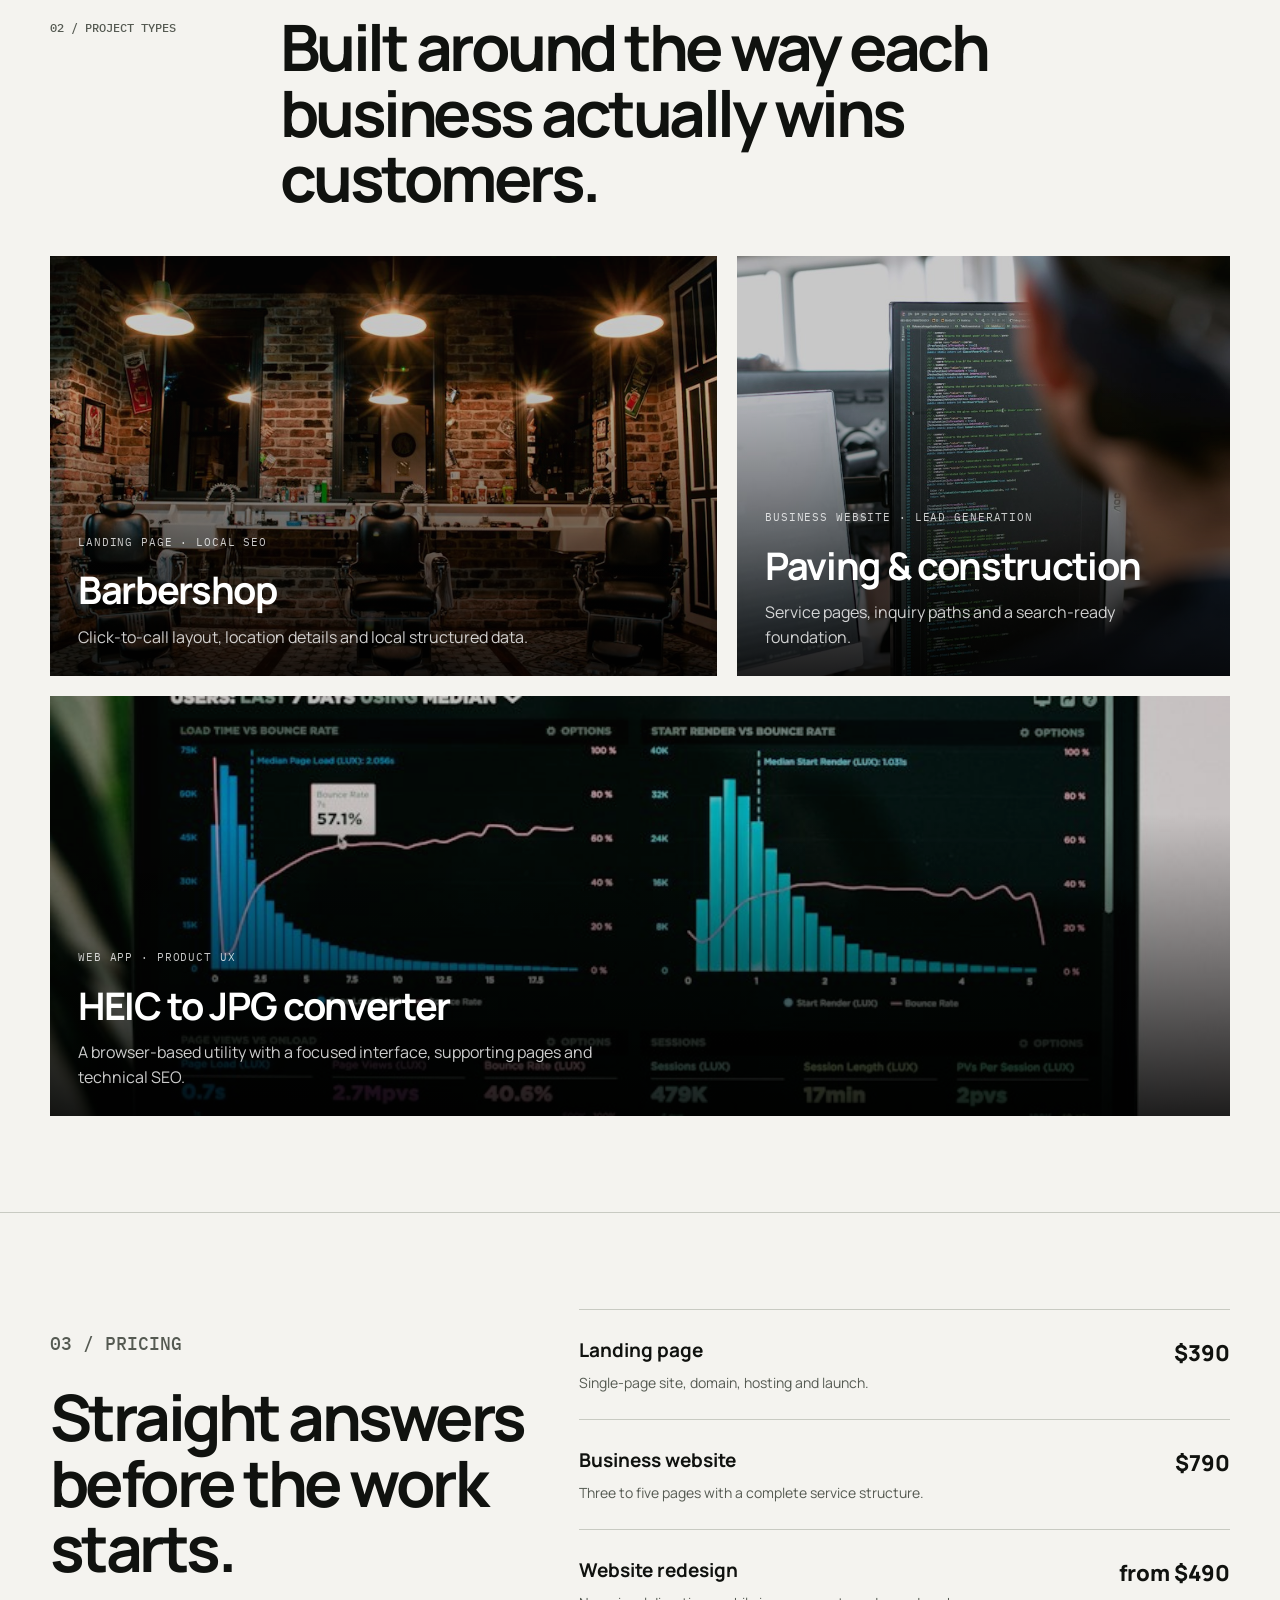
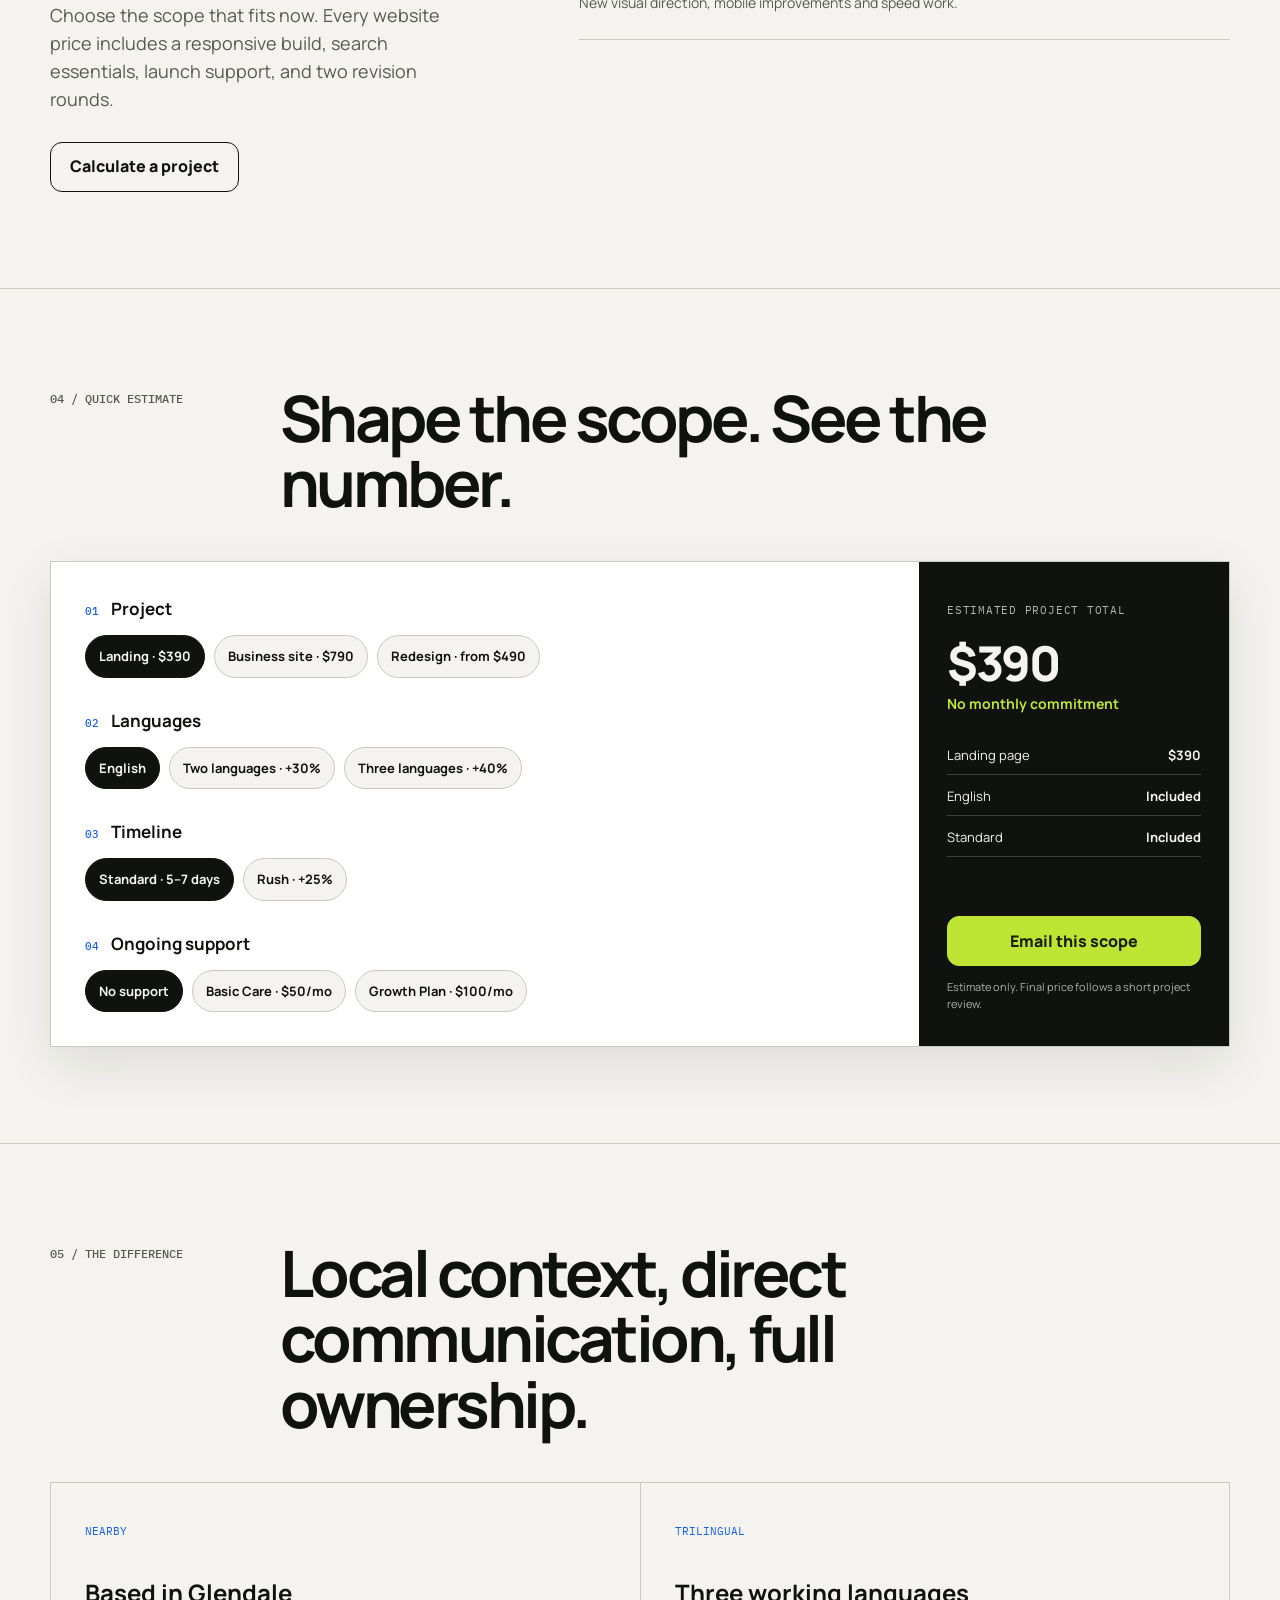
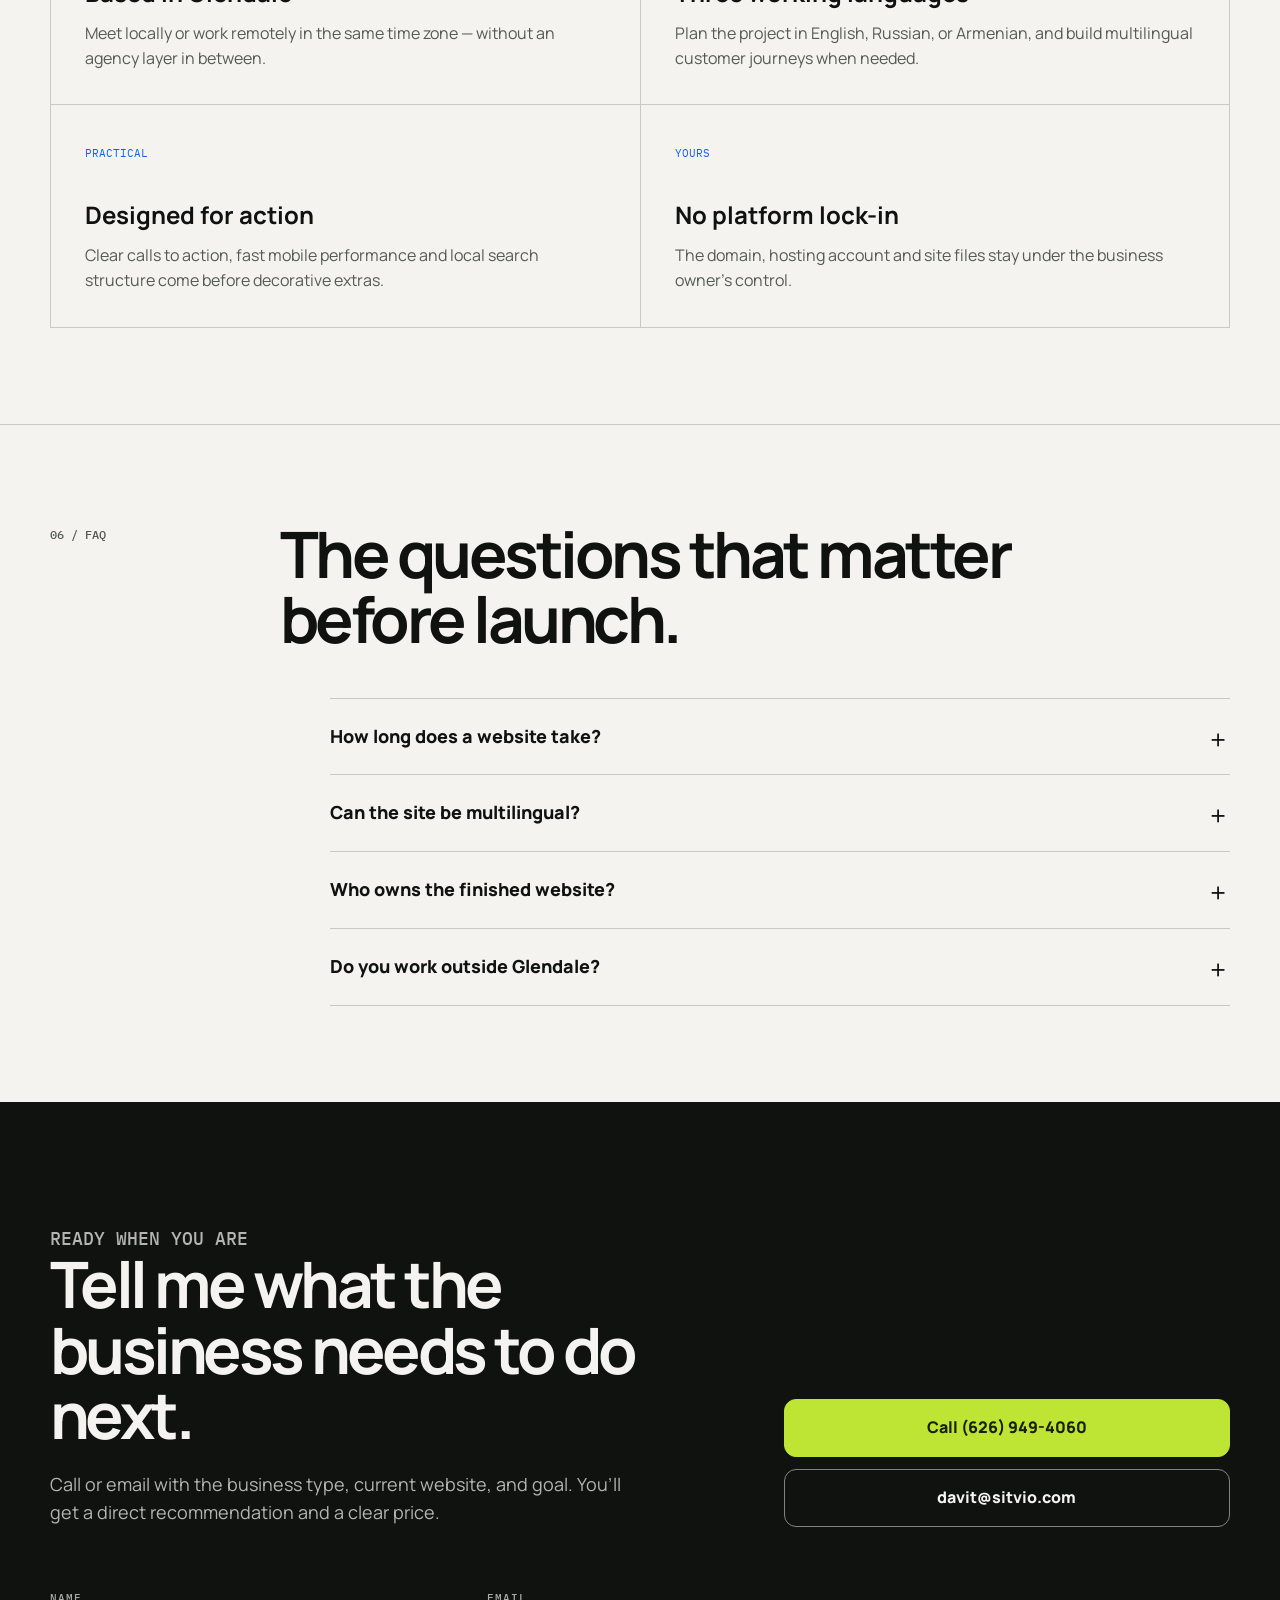
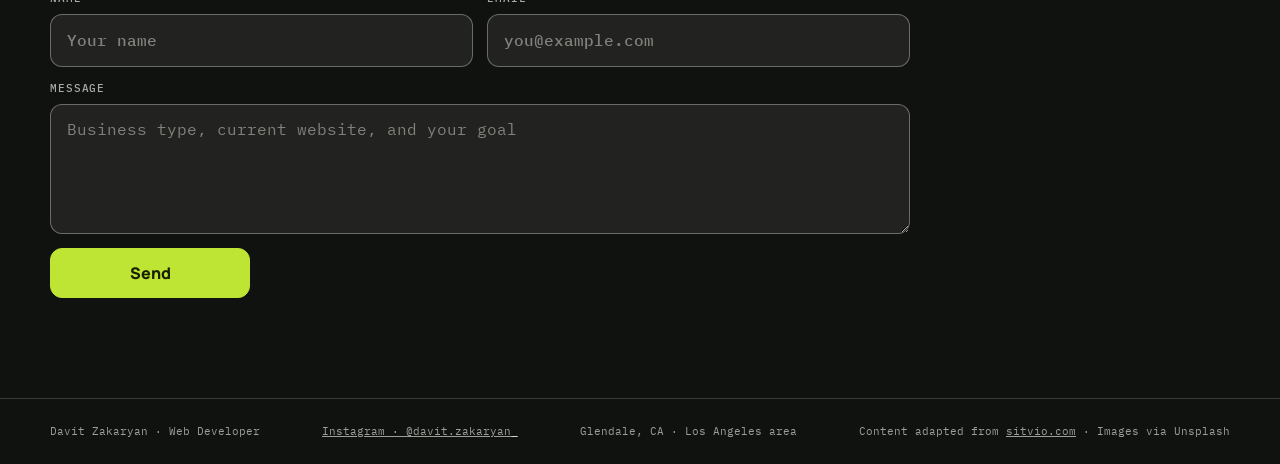
==== commit e15c065e: "Version 3: point site self-references to sitvio.com (footer link, privacy canonical, robots.txt, sit" ====
--- a/index.html
+++ b/index.html
@@ -141,7 +141,7 @@
     </div></div></section>
     <section class="contact" id="contact"><div class="wrap contact-grid"><div><p class="kicker">READY WHEN YOU ARE</p><h2>Tell me what the business needs to do next.</h2><p>Call or email with the business type, current website, and goal. You’ll get a direct recommendation and a clear price.</p></div><div class="contact-actions"><a class="button accent" href="tel:+16269494060">Call (626) 949-4060</a><a class="button alt" href="mailto:davit@sitvio.com">davit@sitvio.com</a></div><form class="contact-form" action="https://formsubmit.co/davit@sitvio.com" method="POST"><input type="hidden" name="_subject" value="New message from sitvio.com"><input type="hidden" name="_template" value="table"><input type="hidden" name="_captcha" value="true"><label>Name<input type="text" name="name" required autocomplete="name" placeholder="Your name"></label><label>Email<input type="email" name="email" required autocomplete="email" placeholder="you@example.com"></label><label class="full">Message<textarea name="message" rows="5" required placeholder="Business type, current website, and your goal"></textarea></label><button class="button accent" type="submit">Send</button></form></div></section>
   </main>
-  <footer><div class="wrap footer-grid"><span>Davit Zakaryan · Web Developer</span><span><a href="https://www.instagram.com/davit.zakaryan_/" target="_blank" rel="noopener noreferrer">Instagram · @davit.zakaryan_</a></span><span>Glendale, CA · Los Angeles area</span><span>Content adapted from <a href="https://davitzakaryan.github.io/" target="_blank" rel="noopener noreferrer">davitzakaryan.github.io</a> · Images via Unsplash</span></div></footer>
+  <footer><div class="wrap footer-grid"><span>Davit Zakaryan · Web Developer</span><span><a href="https://www.instagram.com/davit.zakaryan_/" target="_blank" rel="noopener noreferrer">Instagram · @davit.zakaryan_</a></span><span>Glendale, CA · Los Angeles area</span><span>Content adapted from <a href="https://sitvio.com/" target="_blank" rel="noopener noreferrer">sitvio.com</a> · Images via Unsplash</span></div></footer>
   <script>
     (function(){
       document.querySelectorAll('.choices').forEach(function(group){group.addEventListener('click',function(event){var button=event.target.closest('.choice');if(!button)return;if(group.dataset.mode==='single'){group.querySelectorAll('.choice').forEach(function(item){item.classList.remove('active')});button.classList.add('active')}else{button.classList.toggle('active')}updateQuote()})});
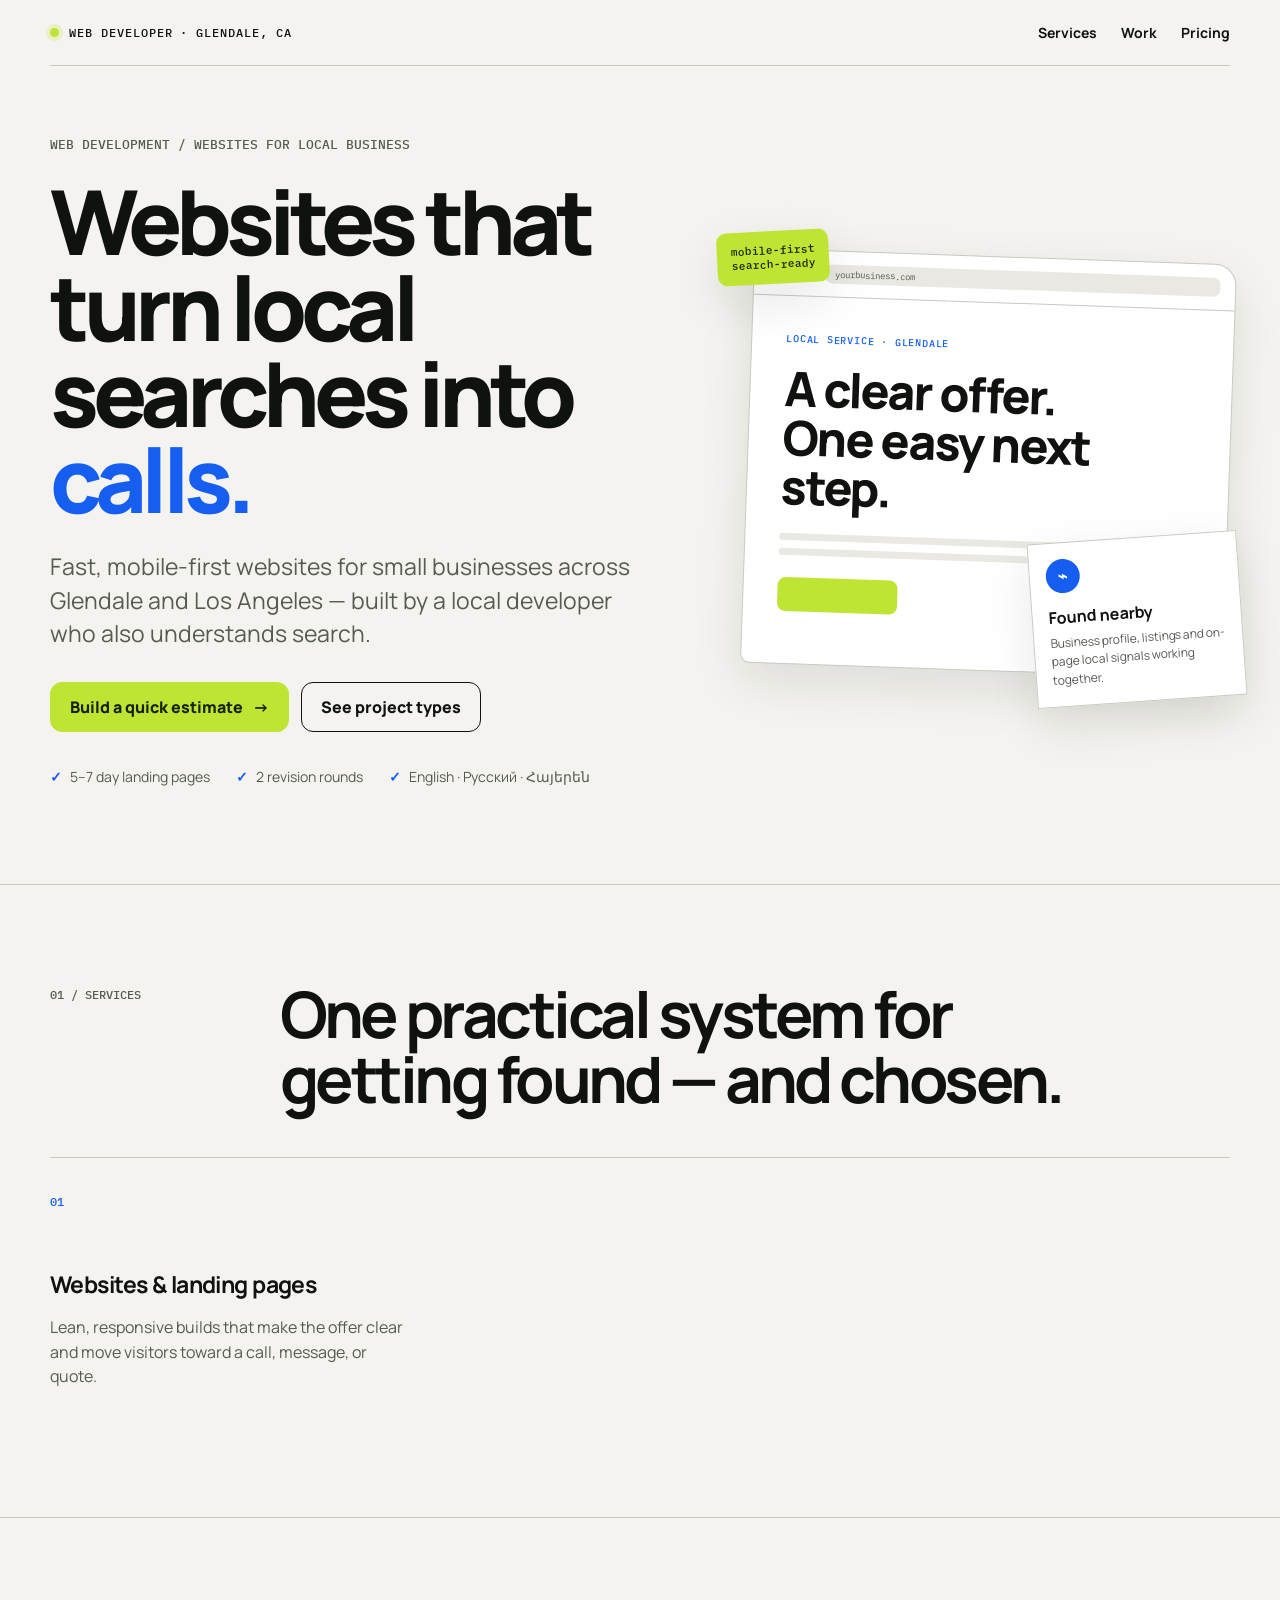
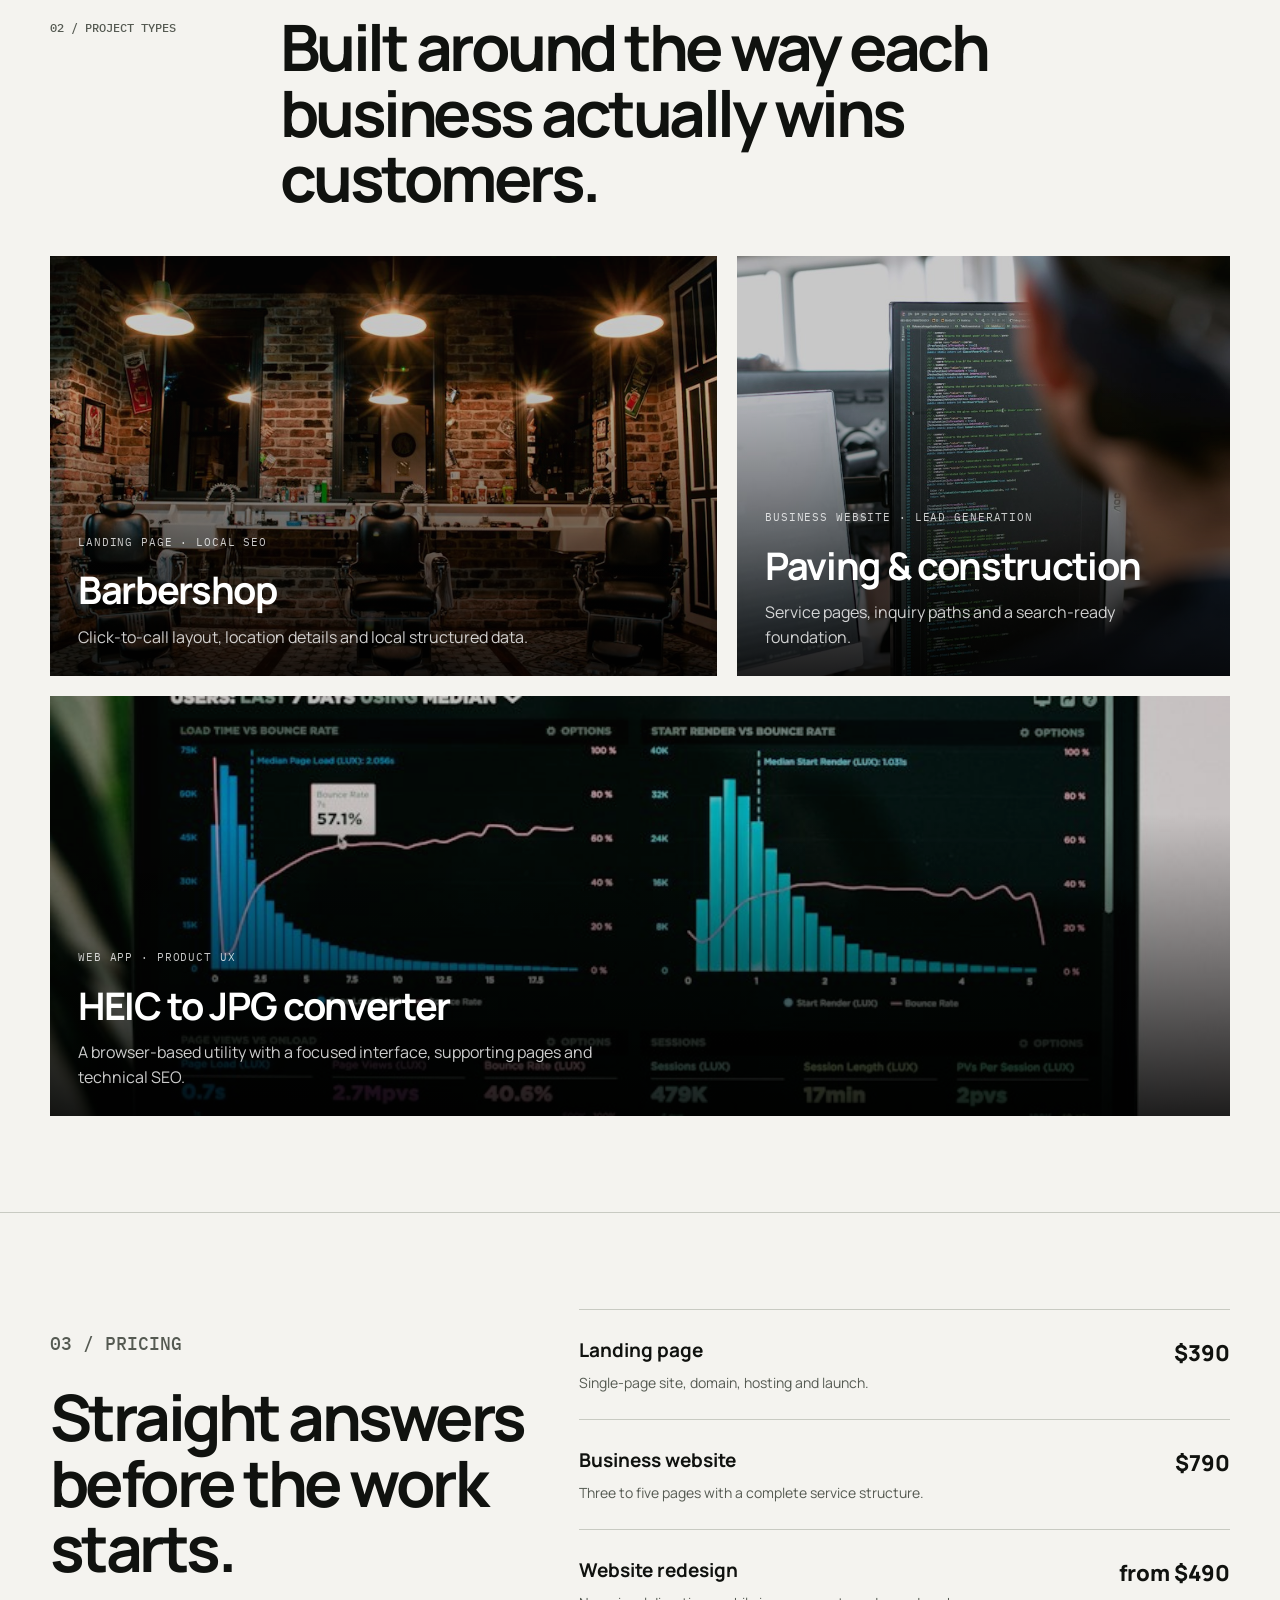
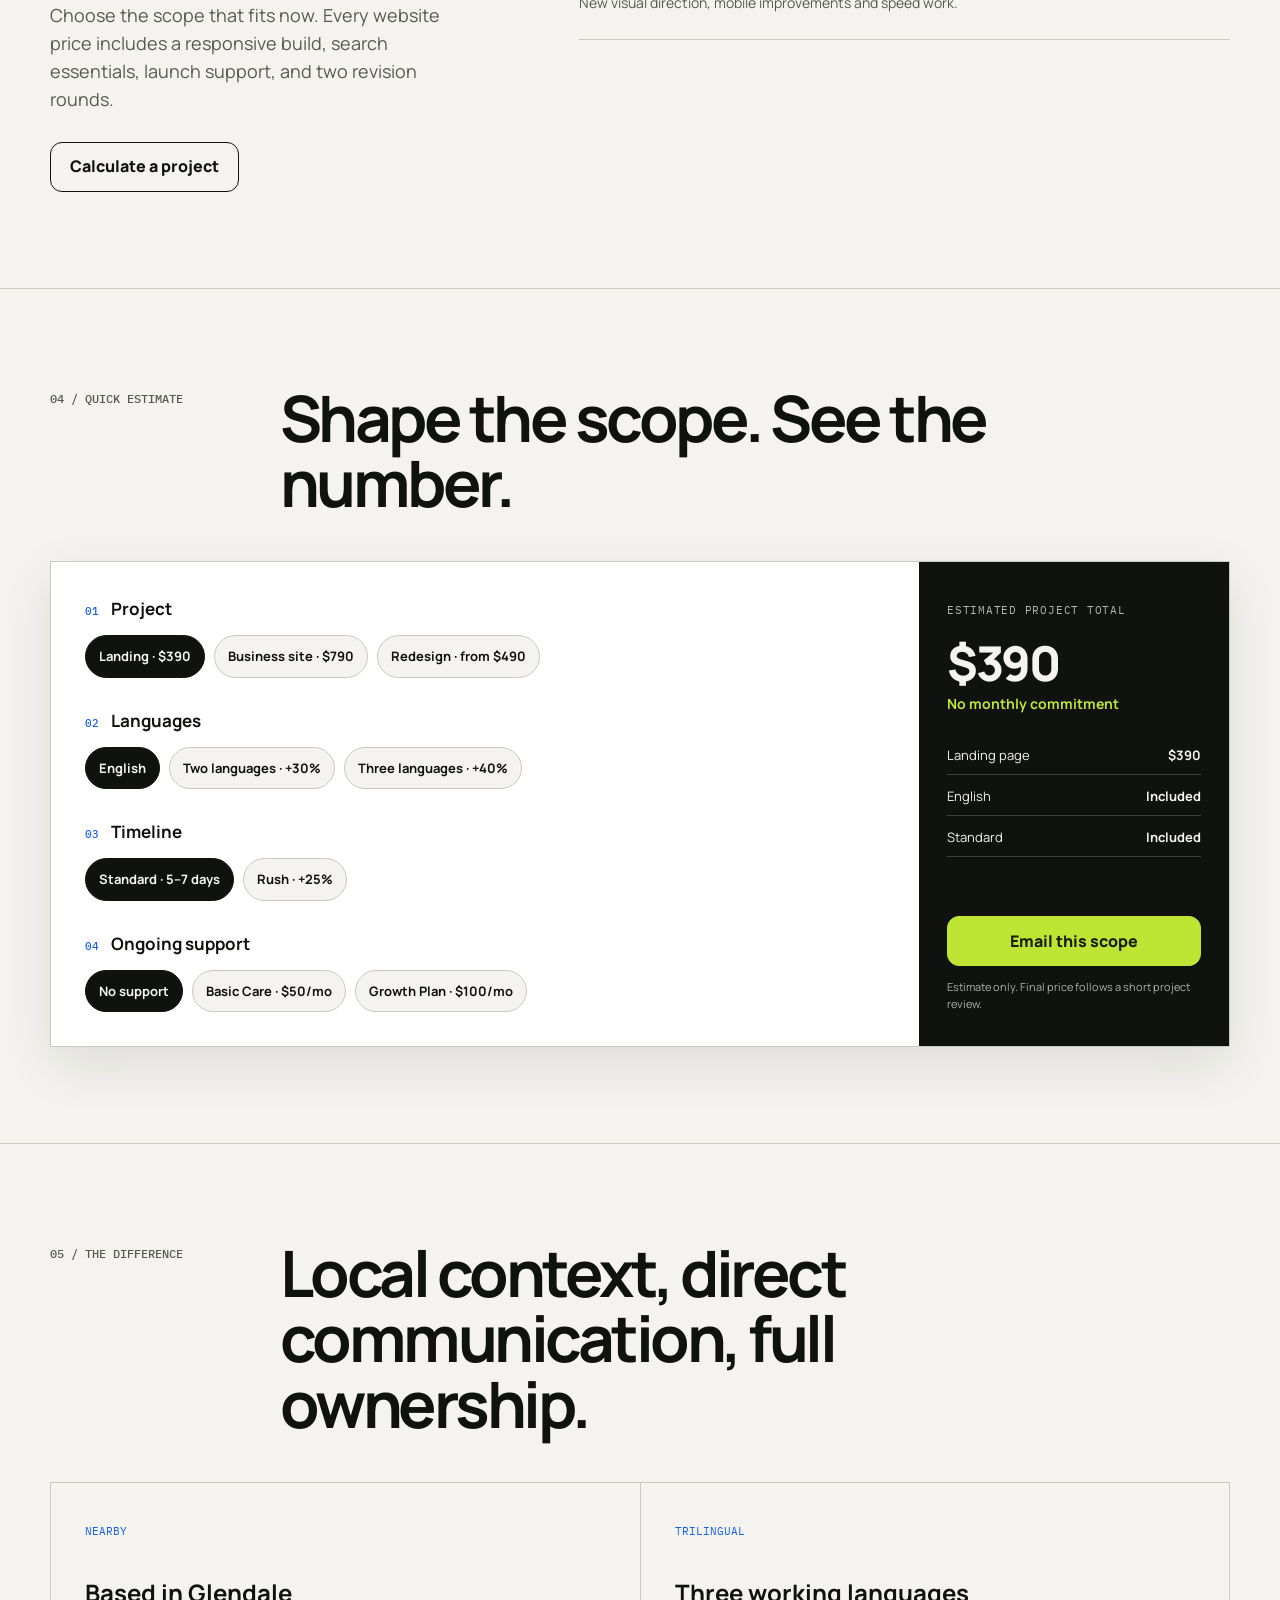
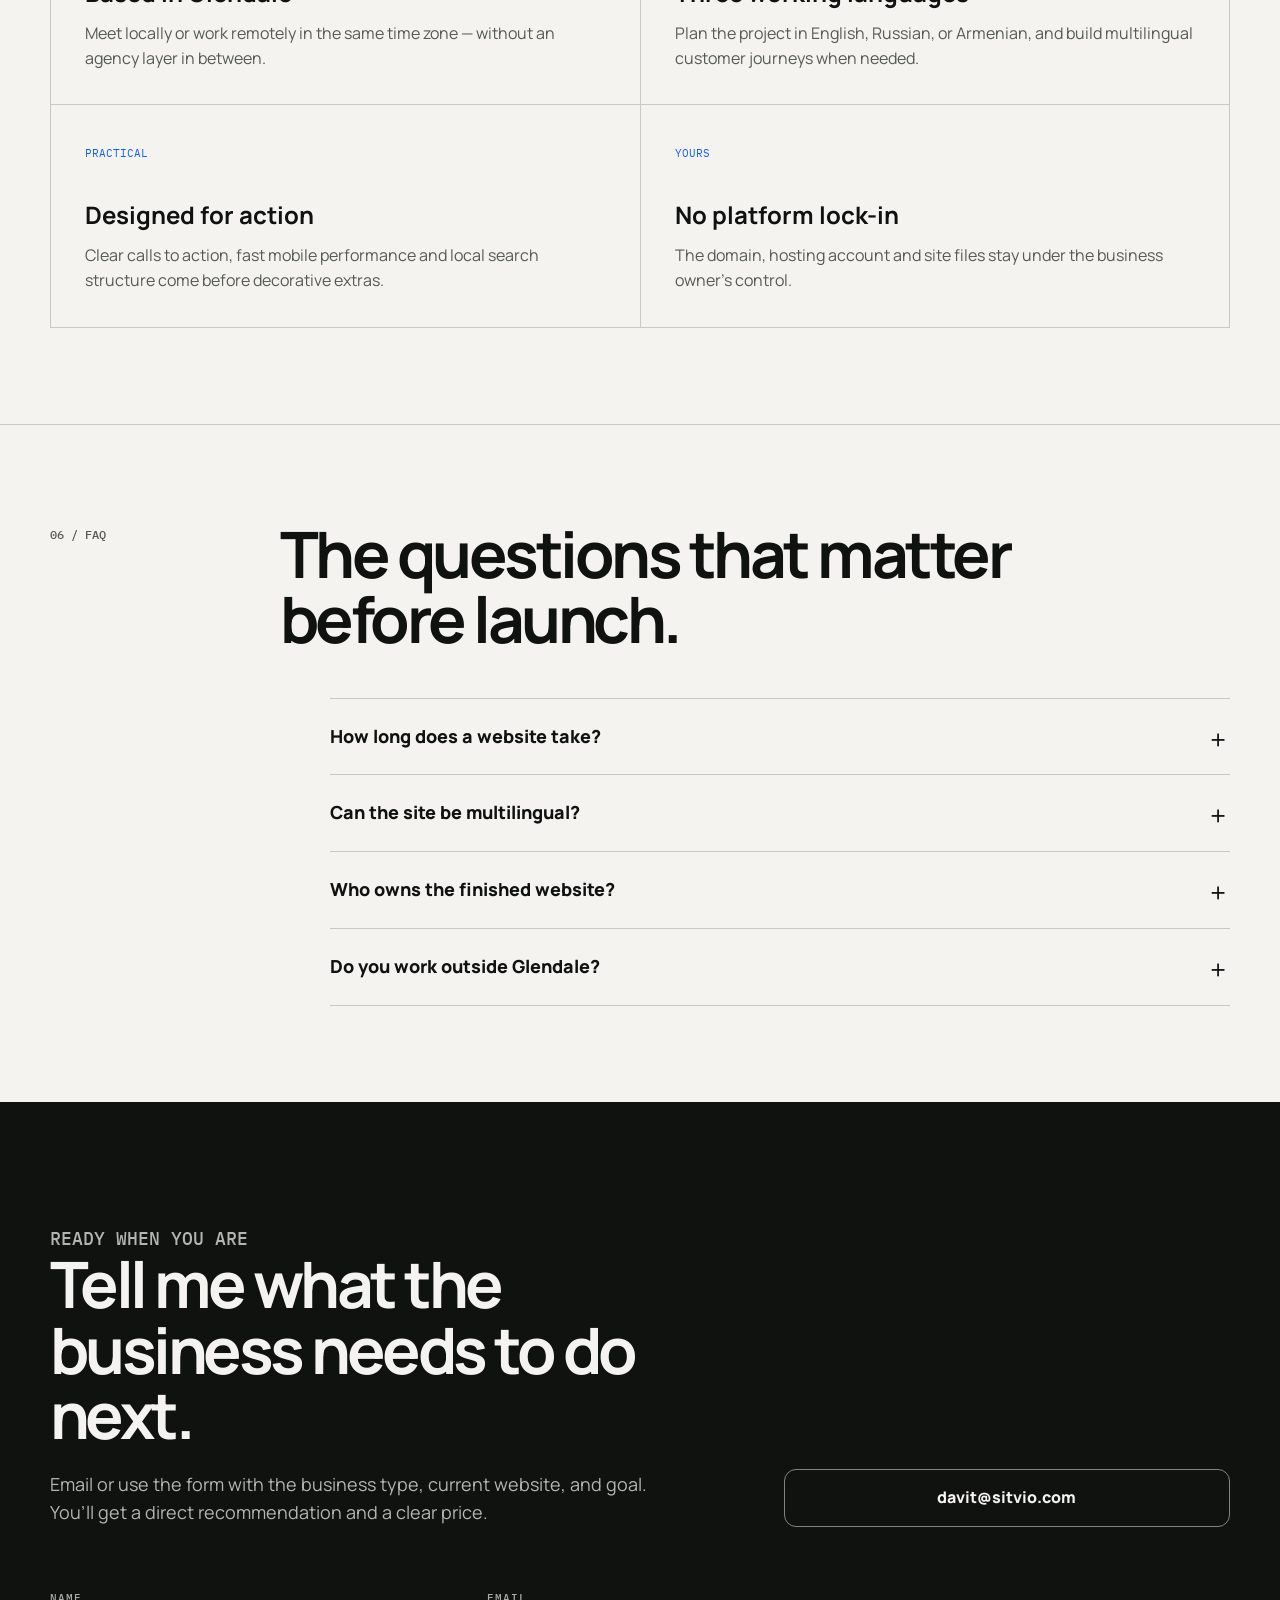
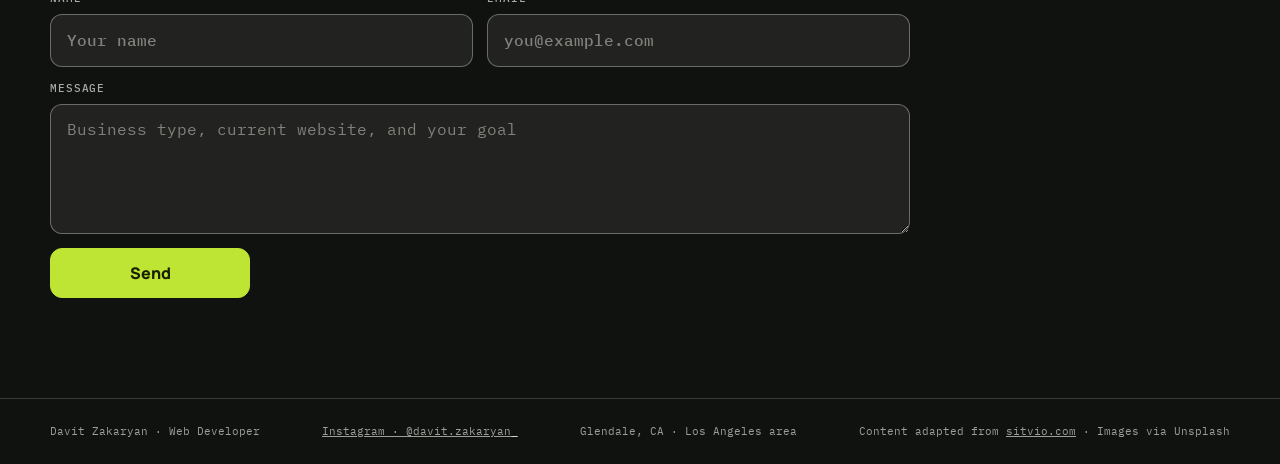
==== commit 7b142a1f: "Version 4: remove phone number from site — contact by email and form only" ====
--- a/index.html
+++ b/index.html
@@ -89,7 +89,7 @@
 <body>
   <header class="wrap topbar">
     <div class="location"><span class="dot" aria-hidden="true"></span>Web developer · Glendale, CA</div>
-    <nav aria-label="Primary navigation"><a href="#services">Services</a><a href="#work">Work</a><a href="#pricing">Pricing</a><a class="top-call" href="tel:+16269494060">Call (626) 949-4060</a></nav>
+    <nav aria-label="Primary navigation"><a href="#services">Services</a><a href="#work">Work</a><a href="#pricing">Pricing</a></nav>
   </header>
   <main>
     <section class="wrap hero">
@@ -139,7 +139,7 @@
       <details><summary>Who owns the finished website?</summary><p>You do. The domain, hosting account and source files belong to you, so you are free to keep working with Davit or move the site later.</p></details>
       <details><summary>Do you work outside Glendale?</summary><p>Yes. Service is available across the Los Angeles area and can also be delivered remotely when an in-person meeting is not needed.</p></details>
     </div></div></section>
-    <section class="contact" id="contact"><div class="wrap contact-grid"><div><p class="kicker">READY WHEN YOU ARE</p><h2>Tell me what the business needs to do next.</h2><p>Call or email with the business type, current website, and goal. You’ll get a direct recommendation and a clear price.</p></div><div class="contact-actions"><a class="button accent" href="tel:+16269494060">Call (626) 949-4060</a><a class="button alt" href="mailto:davit@sitvio.com">davit@sitvio.com</a></div><form class="contact-form" action="https://formsubmit.co/davit@sitvio.com" method="POST"><input type="hidden" name="_subject" value="New message from sitvio.com"><input type="hidden" name="_template" value="table"><input type="hidden" name="_captcha" value="true"><label>Name<input type="text" name="name" required autocomplete="name" placeholder="Your name"></label><label>Email<input type="email" name="email" required autocomplete="email" placeholder="you@example.com"></label><label class="full">Message<textarea name="message" rows="5" required placeholder="Business type, current website, and your goal"></textarea></label><button class="button accent" type="submit">Send</button></form></div></section>
+    <section class="contact" id="contact"><div class="wrap contact-grid"><div><p class="kicker">READY WHEN YOU ARE</p><h2>Tell me what the business needs to do next.</h2><p>Email or use the form with the business type, current website, and goal. You’ll get a direct recommendation and a clear price.</p></div><div class="contact-actions"><a class="button alt" href="mailto:davit@sitvio.com">davit@sitvio.com</a></div><form class="contact-form" action="https://formsubmit.co/davit@sitvio.com" method="POST"><input type="hidden" name="_subject" value="New message from sitvio.com"><input type="hidden" name="_template" value="table"><input type="hidden" name="_captcha" value="true"><label>Name<input type="text" name="name" required autocomplete="name" placeholder="Your name"></label><label>Email<input type="email" name="email" required autocomplete="email" placeholder="you@example.com"></label><label class="full">Message<textarea name="message" rows="5" required placeholder="Business type, current website, and your goal"></textarea></label><button class="button accent" type="submit">Send</button></form></div></section>
   </main>
   <footer><div class="wrap footer-grid"><span>Davit Zakaryan · Web Developer</span><span><a href="https://www.instagram.com/davit.zakaryan_/" target="_blank" rel="noopener noreferrer">Instagram · @davit.zakaryan_</a></span><span>Glendale, CA · Los Angeles area</span><span>Content adapted from <a href="https://sitvio.com/" target="_blank" rel="noopener noreferrer">sitvio.com</a> · Images via Unsplash</span></div></footer>
   <script>
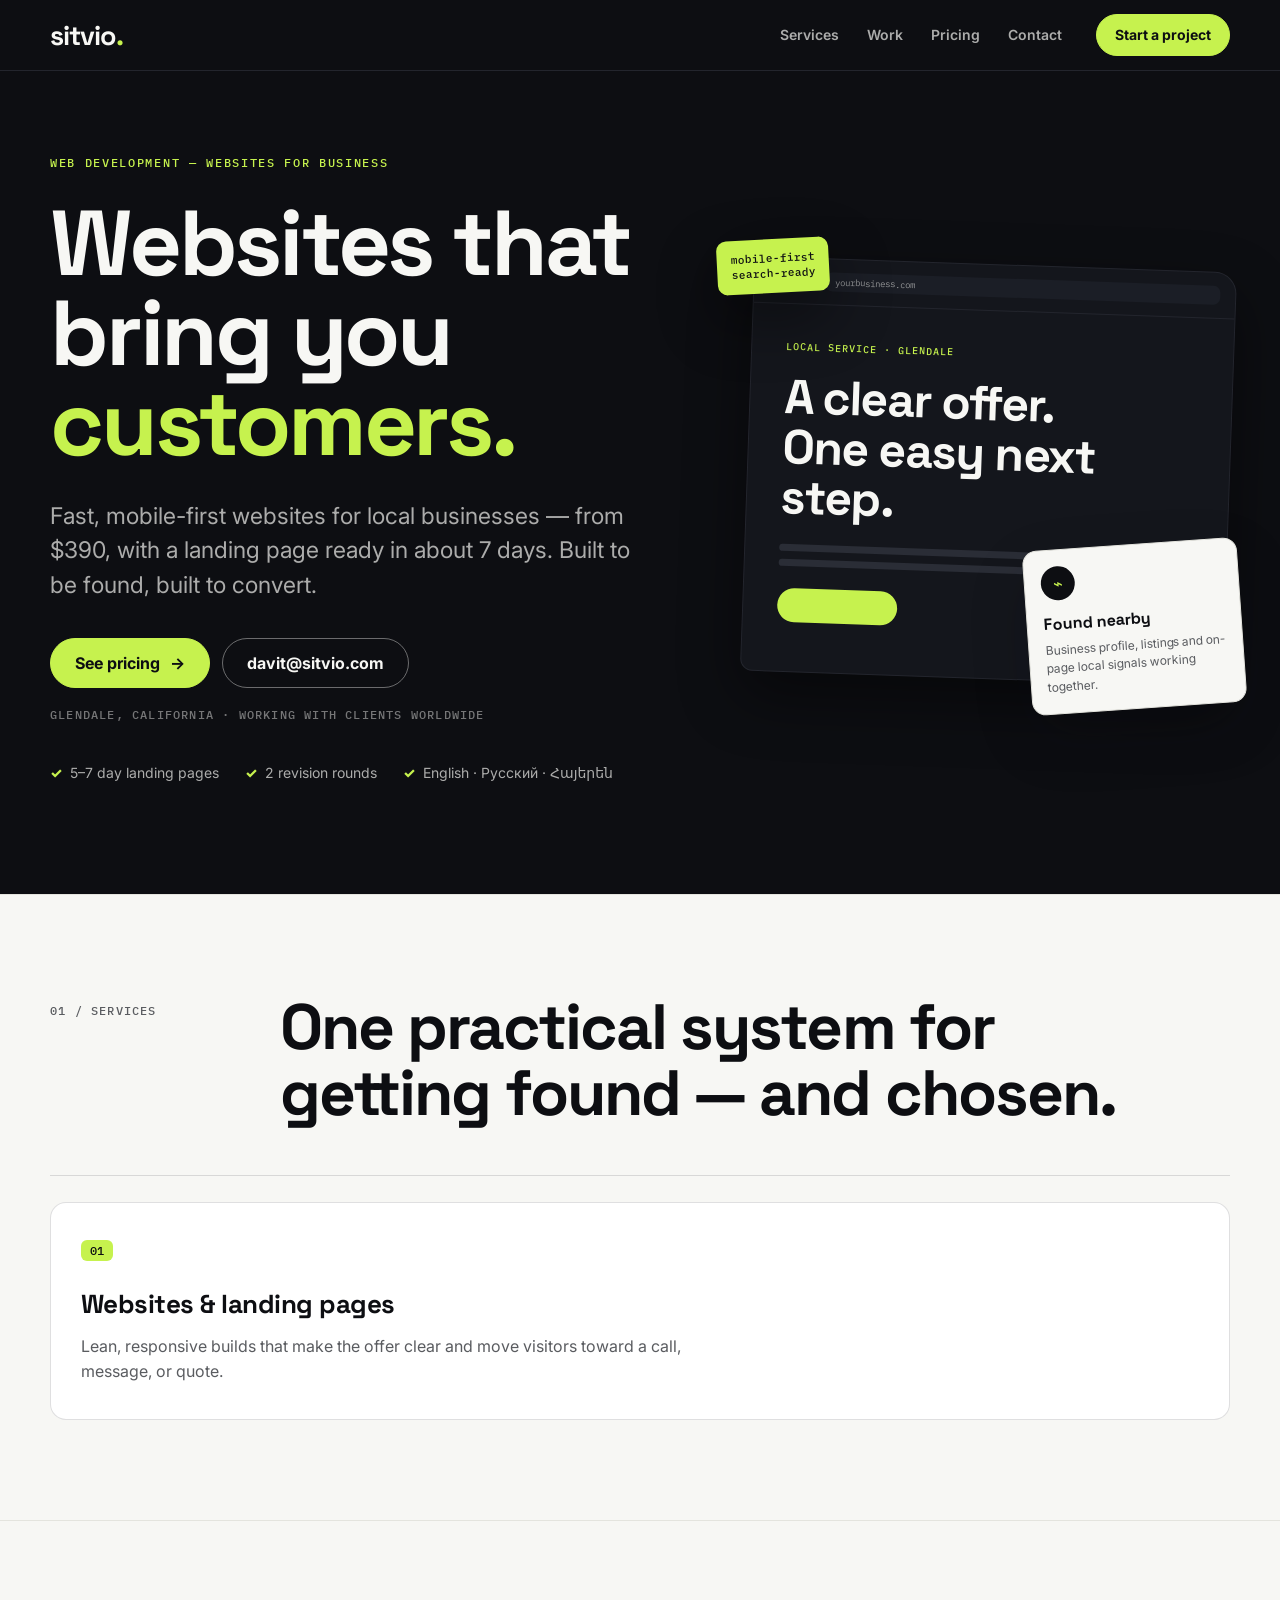
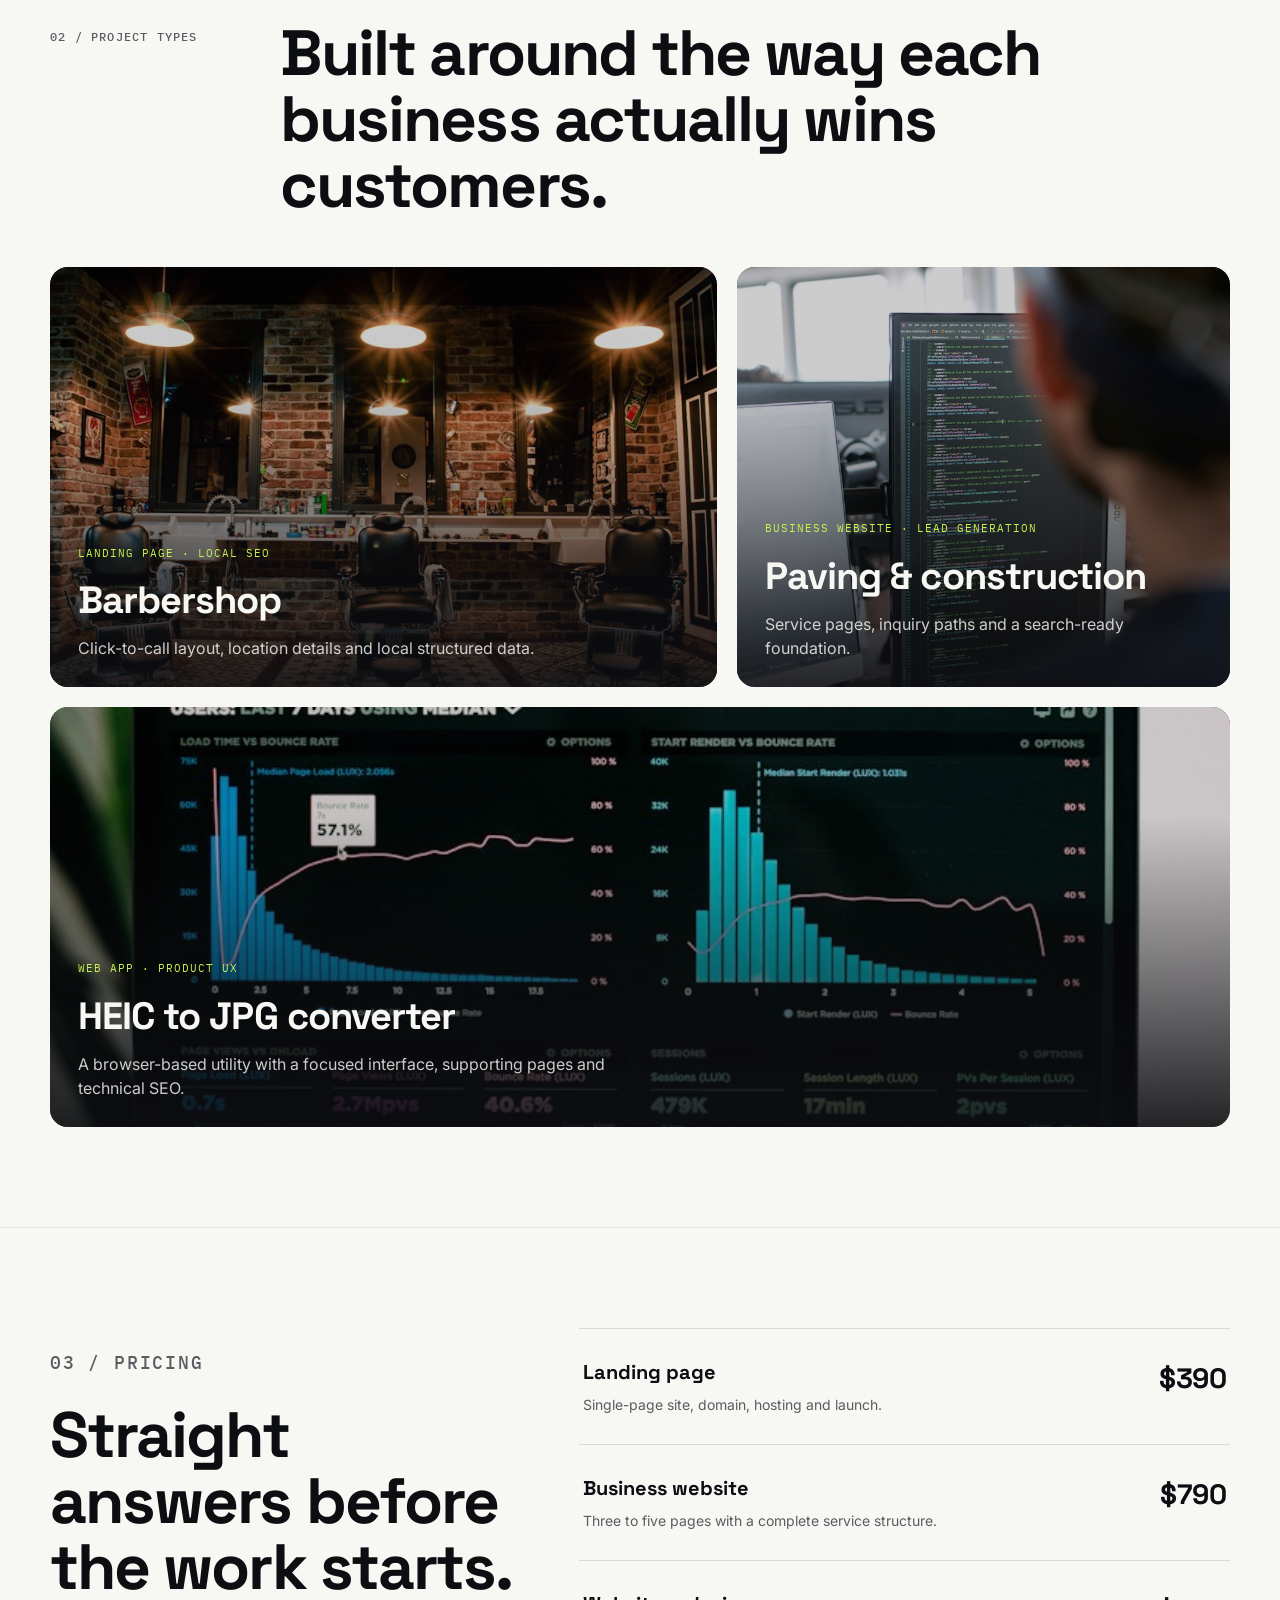
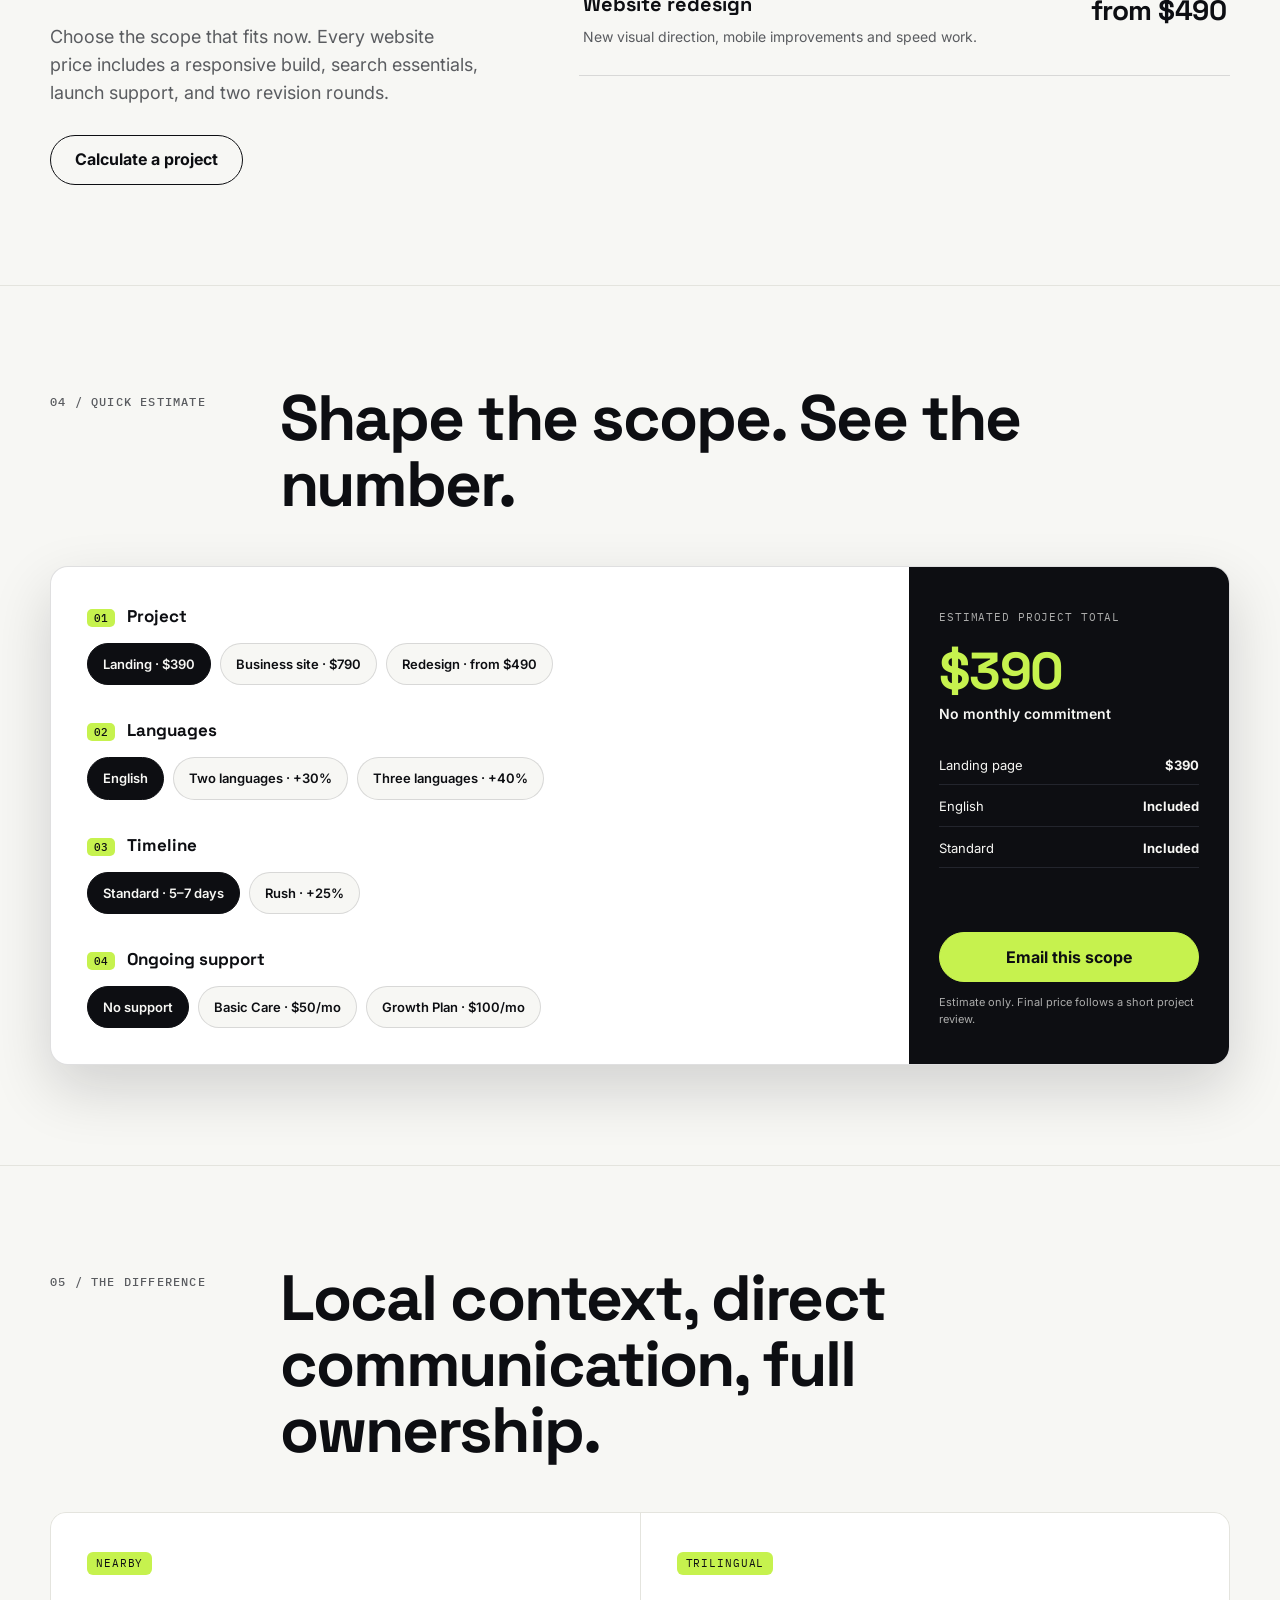
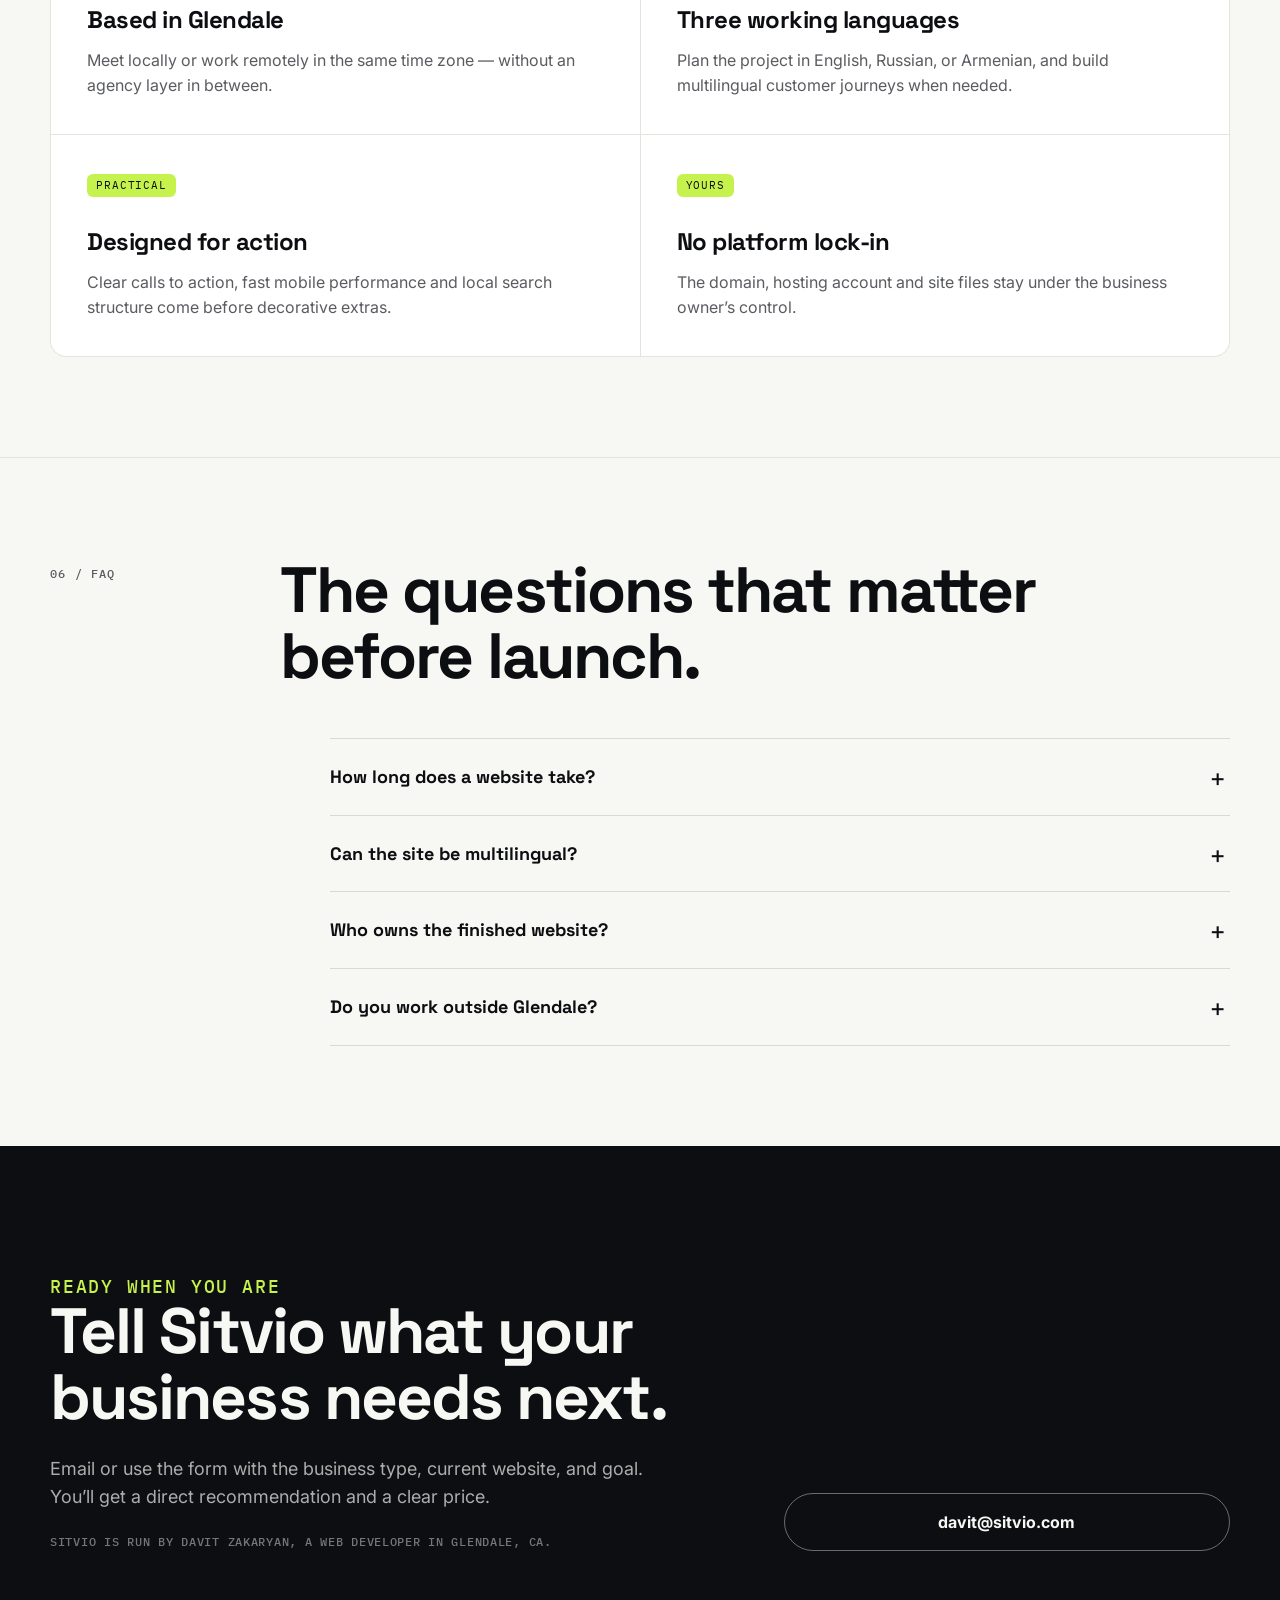
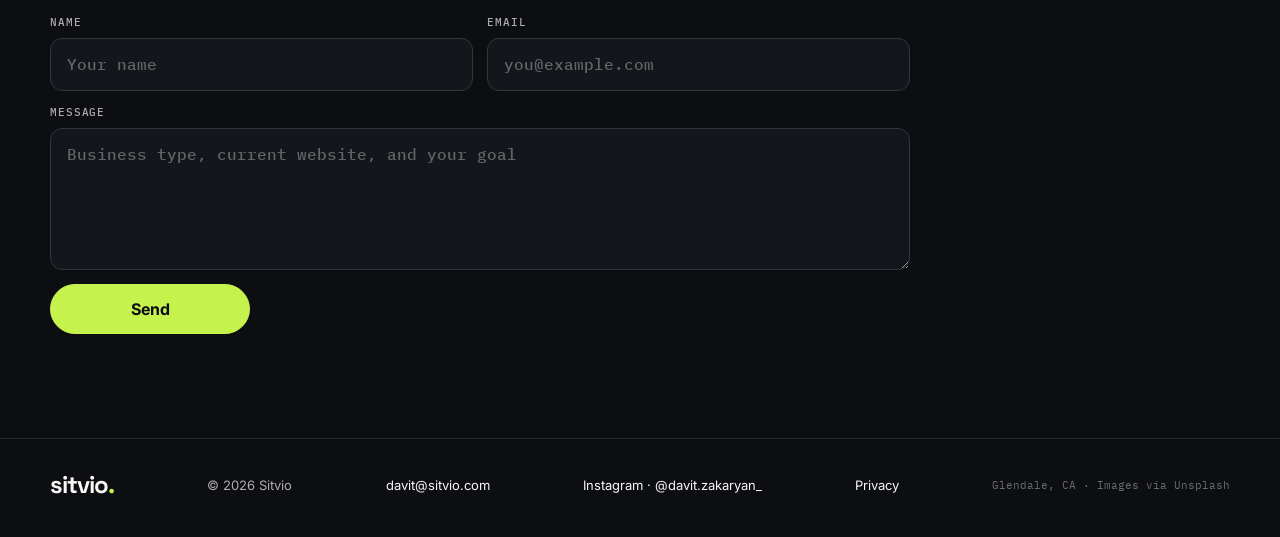
==== commit 686343e6: "Version 5: full Sitvio rebrand" ====
--- a/index.html
+++ b/index.html
@@ -3,114 +3,147 @@
 <head>
   <meta charset="utf-8" />
   <meta name="viewport" content="width=device-width, initial-scale=1, viewport-fit=cover" />
-  <meta name="color-scheme" content="light dark" />
-  <link rel="icon" href="data:," />
-  <title>Davit Zakaryan — Web Developer in Glendale, CA</title>
-  <meta name="description" content="Fast websites for small businesses in Glendale and the Los Angeles area — from $390." />
+  <meta name="color-scheme" content="light" />
+  <meta name="theme-color" content="#0D0E12" />
+  <link rel="icon" href="data:image/svg+xml,%3Csvg xmlns='http://www.w3.org/2000/svg' viewBox='0 0 64 64'%3E%3Crect width='64' height='64' rx='14' fill='%23C6F24E'/%3E%3Ctext x='29' y='45' font-family='Arial,Helvetica,sans-serif' font-size='38' font-weight='700' fill='%230D0E12' text-anchor='middle'%3Es%3C/text%3E%3Ccircle cx='47' cy='41' r='5' fill='%230D0E12'/%3E%3C/svg%3E" />
+  <title>Sitvio — Websites for Businesses, from $390</title>
+  <meta name="description" content="Sitvio builds fast, mobile-first websites for local businesses — from $390. Based in Glendale, CA, working with clients worldwide." />
+  <meta property="og:title" content="Sitvio — Websites for Businesses, from $390" />
+  <meta property="og:description" content="Sitvio builds fast, mobile-first websites for local businesses — from $390. Based in Glendale, CA, working with clients worldwide." />
+  <meta property="og:url" content="https://sitvio.com/" />
+  <meta property="og:type" content="website" />
   <link rel="preconnect" href="https://fonts.googleapis.com" />
   <link rel="preconnect" href="https://fonts.gstatic.com" crossorigin />
-  <link href="https://fonts.googleapis.com/css2?family=IBM+Plex+Mono:wght@400;500&family=Manrope:wght@400;500;600;700;800&display=swap" rel="stylesheet" />
+  <link href="https://fonts.googleapis.com/css2?family=IBM+Plex+Mono:wght@400;500&family=Inter:wght@400;500;600;700&family=Space+Grotesk:wght@500;600;700&display=swap" rel="stylesheet" />
   <style>
     :root {
-      color-scheme: light dark;
-      --bg: #f4f3ef; --surface: #fff; --surface-2: #e9e8e2; --ink: #10120f;
-      --muted: #555a52; --line: #c8cac2; --accent: #bfe534; --accent-ink: #182000;
-      --blue: #155eef; --shadow: 0 18px 48px rgba(22, 26, 19, .10); --max: 1180px;
-    }
-    @media (prefers-color-scheme: dark) {
-      :root { --bg:#11130f; --surface:#1a1d17; --surface-2:#242820; --ink:#f5f6ef; --muted:#b6bcaf; --line:#3c4235; --accent:#c9ef42; --accent-ink:#172000; --blue:#78a8ff; --shadow:0 20px 52px rgba(0,0,0,.35); }
+      --ink: #0D0E12; --ink-2: #14161C; --ink-3: #1B1E26;
+      --paper: #F7F7F4; --paper-2: #EFEFE9;
+      --volt: #C6F24E; --volt-dark: #A8D936;
+      --line-light: #E4E4DE; --line-ink: rgba(13,14,18,.13); --line-dark: #23252D;
+      --muted-light: #5A5C60; --muted-dark: rgba(247,247,244,.68);
+      --shadow: 0 24px 60px rgba(13,14,18,.16); --shadow-dark: 0 24px 60px rgba(0,0,0,.45);
+      --max: 1180px; --radius: 12px;
     }
     * { box-sizing: border-box; }
     html { scroll-behavior: smooth; }
-    body { margin:0; background:var(--bg); color:var(--ink); font-family:Manrope,sans-serif; line-height:1.55; overflow-x:hidden; }
-    a { color:inherit; } img { display:block; width:100%; } button,input { font:inherit; } button,a { -webkit-tap-highlight-color:transparent; }
+    body { margin:0; background:var(--paper); color:var(--ink); font-family:Inter,system-ui,sans-serif; line-height:1.55; overflow-x:hidden; }
+    a { color:inherit; } img { display:block; width:100%; } button,input,textarea { font:inherit; } button,a { -webkit-tap-highlight-color:transparent; }
+    ::selection { background:var(--volt); color:var(--ink); }
     .wrap { width:min(var(--max),calc(100% - 40px)); margin:0 auto; }
     .mono { font-family:"IBM Plex Mono",monospace; }
-    .topbar { min-height:66px; display:flex; align-items:center; justify-content:space-between; gap:20px; border-bottom:1px solid var(--line); }
-    .location { display:flex; align-items:center; gap:10px; font:500 12px/1.3 "IBM Plex Mono",monospace; text-transform:uppercase; letter-spacing:.08em; }
-    .dot { width:9px; height:9px; border-radius:50%; background:var(--accent); box-shadow:0 0 0 4px color-mix(in srgb,var(--accent) 22%,transparent); }
-    nav { display:flex; align-items:center; gap:24px; font-size:14px; font-weight:700; }
-    nav a { text-decoration:none; }
-    .top-call { padding:10px 15px; border:1px solid var(--ink); border-radius:999px; }
-    .hero { min-height:690px; display:grid; grid-template-columns:1.08fr .92fr; gap:64px; align-items:center; padding:70px 0 82px; }
-    .eyebrow { margin:0 0 24px; color:var(--muted); font:500 13px/1.4 "IBM Plex Mono",monospace; }
-    h1 { margin:0; max-width:760px; font-size:clamp(54px,7vw,92px); line-height:.96; letter-spacing:-.065em; font-weight:800; }
-    .hero h1 em { color:var(--blue); font-style:normal; }
-    .hero-copy { max-width:650px; margin:28px 0 0; font-size:clamp(18px,2.2vw,23px); line-height:1.45; color:var(--muted); }
-    .actions { display:flex; flex-wrap:wrap; gap:12px; margin-top:32px; }
-    .button { min-height:50px; display:inline-flex; align-items:center; justify-content:center; gap:10px; padding:0 19px; border:1px solid var(--ink); border-radius:12px; text-decoration:none; font-weight:800; background:var(--ink); color:var(--bg); }
+    h1,h2,h3 { font-family:"Space Grotesk",Inter,sans-serif; }
+    .wordmark { font-family:"Space Grotesk",Inter,sans-serif; font-weight:700; font-size:27px; letter-spacing:-.04em; text-decoration:none; line-height:1; }
+    .wordmark .dot-mark { color:var(--volt); }
+
+    /* Header */
+    .topbar { background:var(--ink); color:var(--paper); border-bottom:1px solid var(--line-dark); position:sticky; top:0; z-index:60; }
+    .topbar-in { min-height:70px; display:flex; align-items:center; justify-content:space-between; gap:24px; }
+    nav { display:flex; align-items:center; gap:28px; font-size:14px; font-weight:600; }
+    nav a { text-decoration:none; color:var(--muted-dark); transition:color .18s ease; }
+    nav a:hover { color:var(--paper); }
+    .nav-cta { margin-left:6px; }
+    .button { min-height:50px; display:inline-flex; align-items:center; justify-content:center; gap:10px; padding:0 24px; border:1px solid var(--ink); border-radius:999px; text-decoration:none; font-weight:700; background:var(--ink); color:var(--paper); transition:transform .18s ease, box-shadow .18s ease, background .18s ease, color .18s ease, border-color .18s ease; }
+    .button:hover { transform:translateY(-2px); box-shadow:0 12px 26px rgba(13,14,18,.22); }
     .button.alt { background:transparent; color:var(--ink); }
-    .button.accent { background:var(--accent); color:var(--accent-ink); border-color:var(--accent); }
-    .mini-proof { display:flex; flex-wrap:wrap; gap:16px 26px; margin-top:34px; padding:0; list-style:none; color:var(--muted); font-size:14px; }
-    .mini-proof li::before { content:"✓"; color:var(--blue); font-weight:800; margin-right:8px; }
+    .button.alt:hover { background:var(--ink); color:var(--paper); }
+    .button.accent { background:var(--volt); color:var(--ink); border-color:var(--volt); }
+    .button.accent:hover { background:var(--volt-dark); border-color:var(--volt-dark); }
+    .button.small { min-height:42px; padding:0 18px; font-size:14px; }
+
+    /* Hero */
+    .hero { background:var(--ink); color:var(--paper); }
+    .hero-grid { min-height:700px; display:grid; grid-template-columns:1.08fr .92fr; gap:64px; align-items:center; padding:84px 0 96px; }
+    .eyebrow { margin:0 0 26px; color:var(--volt); font:500 12px/1.4 "IBM Plex Mono",monospace; letter-spacing:.14em; text-transform:uppercase; }
+    h1 { margin:0; max-width:780px; font-size:clamp(52px,7.2vw,96px); line-height:.98; letter-spacing:-.035em; font-weight:700; }
+    .hero h1 em { color:var(--volt); font-style:normal; }
+    .hero-copy { max-width:640px; margin:30px 0 0; font-size:clamp(18px,2.2vw,23px); line-height:1.5; color:var(--muted-dark); }
+    .hero-loc { margin:18px 0 0; font:500 12px/1.5 "IBM Plex Mono",monospace; letter-spacing:.1em; text-transform:uppercase; color:rgba(247,247,244,.45); }
+    .actions { display:flex; flex-wrap:wrap; gap:12px; margin-top:36px; }
+    .hero .button.alt { border-color:rgba(247,247,244,.4); color:var(--paper); }
+    .hero .button.alt:hover { background:var(--paper); color:var(--ink); border-color:var(--paper); }
+    .mini-proof { display:flex; flex-wrap:wrap; gap:14px 26px; margin-top:38px; padding:0; list-style:none; color:var(--muted-dark); font-size:14px; }
+    .mini-proof li::before { content:"✓"; color:var(--volt); font-weight:800; margin-right:8px; }
     .browser-art { position:relative; min-height:475px; }
-    .browser { position:absolute; inset:25px 0 35px 30px; overflow:hidden; border:1px solid var(--line); border-radius:22px 22px 9px 9px; background:var(--surface); box-shadow:var(--shadow); transform:rotate(2deg); }
-    .browser-head { height:46px; display:flex; align-items:center; gap:7px; padding:0 15px; border-bottom:1px solid var(--line); }
-    .browser-head span { width:9px; height:9px; border-radius:50%; background:var(--line); }
-    .browser-head .url { width:auto; height:auto; flex:1; margin-left:8px; padding:5px 10px; border-radius:7px; background:var(--surface-2); color:var(--muted); font:400 9px/1 "IBM Plex Mono",monospace; }
+    .browser { position:absolute; inset:25px 0 35px 30px; overflow:hidden; border:1px solid var(--line-dark); border-radius:22px 22px 12px 12px; background:var(--ink-2); box-shadow:var(--shadow-dark); transform:rotate(2deg); }
+    .browser-head { height:46px; display:flex; align-items:center; gap:7px; padding:0 15px; border-bottom:1px solid var(--line-dark); }
+    .browser-head span { width:9px; height:9px; border-radius:50%; background:#33363F; }
+    .browser-head span:first-child { background:var(--volt); }
+    .browser-head .url { width:auto; height:auto; flex:1; margin-left:8px; padding:5px 10px; border-radius:7px; background:var(--ink-3); color:rgba(247,247,244,.55); font:400 9px/1 "IBM Plex Mono",monospace; }
     .site-preview { padding:38px 34px; }
-    .site-preview small { display:block; margin-bottom:20px; font:500 10px/1 "IBM Plex Mono",monospace; color:var(--blue); text-transform:uppercase; letter-spacing:.08em; }
-    .fake-title { max-width:330px; font-size:clamp(28px,4vw,48px); font-weight:800; line-height:1.02; letter-spacing:-.04em; }
+    .site-preview small { display:block; margin-bottom:20px; font:500 10px/1 "IBM Plex Mono",monospace; color:var(--volt); text-transform:uppercase; letter-spacing:.1em; }
+    .fake-title { max-width:340px; font-family:"Space Grotesk",Inter,sans-serif; font-size:clamp(28px,4vw,48px); font-weight:700; line-height:1.04; letter-spacing:-.03em; color:var(--paper); }
     .fake-lines { margin:22px 0; display:grid; gap:8px; }
-    .fake-lines i { display:block; height:7px; border-radius:8px; background:var(--surface-2); }
+    .fake-lines i { display:block; height:7px; border-radius:8px; background:#2A2D36; }
     .fake-lines i:nth-child(1){width:92%}.fake-lines i:nth-child(2){width:78%}
-    .fake-cta { display:inline-block; width:120px; height:34px; border-radius:8px; background:var(--accent); }
-    .map-card { position:absolute; right:-12px; bottom:5px; width:210px; padding:16px; border:1px solid var(--line); background:var(--surface); box-shadow:var(--shadow); transform:rotate(-4deg); }
-    .map-card .pin { width:34px; height:34px; display:grid; place-items:center; border-radius:50%; background:var(--blue); color:white; font-weight:800; }
-    .map-card strong { display:block; margin:12px 0 4px; }.map-card p{margin:0;font-size:12px;color:var(--muted)}
-    .metric-card { position:absolute; left:0; top:0; padding:12px 14px; border-radius:10px; background:var(--accent); color:var(--accent-ink); font:500 11px/1.3 "IBM Plex Mono",monospace; transform:rotate(-3deg); box-shadow:var(--shadow); }
-    .section { padding:96px 0; border-top:1px solid var(--line); }
-    .section-head { display:grid; grid-template-columns:190px 1fr; gap:40px; align-items:start; margin-bottom:46px; }
-    .kicker { margin:6px 0 0; color:var(--muted); font:500 12px/1.4 "IBM Plex Mono",monospace; }
-    h2 { margin:0; font-size:clamp(38px,5vw,66px); line-height:1.02; letter-spacing:-.055em; max-width:850px; }
-    .service-list { display:grid; grid-template-columns:repeat(3,1fr); border-top:1px solid var(--line); }
-    .service { padding:30px 28px 32px 0; border-right:1px solid var(--line); }.service+.service{padding-left:28px}.service:last-child{border-right:0}
-    .service-index { color:var(--blue); font:500 12px/1 "IBM Plex Mono",monospace; }.service h3{margin:54px 0 12px;font-size:23px;letter-spacing:-.025em}.service p{margin:0;color:var(--muted)}
+    .fake-cta { display:inline-block; width:120px; height:34px; border-radius:999px; background:var(--volt); }
+    .map-card { position:absolute; right:-12px; bottom:5px; width:215px; padding:16px; border:1px solid var(--line-light); border-radius:14px; background:var(--paper); color:var(--ink); box-shadow:var(--shadow); transform:rotate(-4deg); }
+    .map-card .pin { width:34px; height:34px; display:grid; place-items:center; border-radius:50%; background:var(--ink); color:var(--volt); font-weight:800; }
+    .map-card strong { display:block; margin:12px 0 4px; font-family:"Space Grotesk",Inter,sans-serif; }.map-card p{margin:0;font-size:12px;color:var(--muted-light)}
+    .metric-card { position:absolute; left:0; top:0; padding:12px 14px; border-radius:10px; background:var(--volt); color:var(--ink); font:500 11px/1.35 "IBM Plex Mono",monospace; transform:rotate(-3deg); box-shadow:var(--shadow-dark); }
+
+    /* Sections */
+    .section { padding:100px 0; border-top:1px solid var(--line-light); }
+    .section-head { display:grid; grid-template-columns:190px 1fr; gap:40px; align-items:start; margin-bottom:48px; }
+    .kicker { margin:8px 0 0; color:var(--muted-light); font:500 12px/1.4 "IBM Plex Mono",monospace; letter-spacing:.1em; }
+    h2 { margin:0; font-size:clamp(38px,5vw,64px); line-height:1.03; letter-spacing:-.03em; font-weight:700; max-width:860px; }
+    .service-list { display:grid; grid-template-columns:1fr; border-top:1px solid var(--line-ink); }
+    .service { padding:34px 30px 36px; margin-top:26px; border:1px solid var(--line-ink); border-radius:16px; background:#fff; }
+    .service-index { color:var(--ink); background:var(--volt); display:inline-block; padding:3px 9px; border-radius:6px; font:500 12px/1.3 "IBM Plex Mono",monospace; }.service h3{margin:22px 0 10px;font-size:26px;letter-spacing:-.02em}.service p{margin:0;color:var(--muted-light);max-width:640px}
     .projects { display:grid; grid-template-columns:1.15fr .85fr; gap:20px; }
-    .project { position:relative; min-height:420px; overflow:hidden; background:#111; }.project:nth-child(3){grid-column:1/-1;min-height:420px}
-    .project img { width:100%; height:100%; object-fit:cover; position:absolute; inset:0; opacity:.78; transition:transform .5s ease; }.project:hover img{transform:scale(1.025)}
-    .project::after { content:""; position:absolute; inset:0; background:linear-gradient(180deg,transparent 28%,rgba(0,0,0,.85)); }
-    .project-info { position:absolute; z-index:1; left:28px; right:28px; bottom:26px; color:#fff; }.project-info .mono{font-size:11px;text-transform:uppercase;letter-spacing:.08em;opacity:.78}.project-info h3{margin:8px 0 6px;font-size:clamp(24px,3vw,38px);letter-spacing:-.035em}.project-info p{margin:0;max-width:540px;color:rgba(255,255,255,.8)}
-    .pricing-layout { display:grid; grid-template-columns:.85fr 1.15fr; gap:48px; align-items:start; }.price-intro{position:sticky;top:28px}.price-intro p{margin:22px 0 28px;max-width:430px;color:var(--muted);font-size:18px}
-    .price-stack { border-top:1px solid var(--line); }.price-row{display:grid;grid-template-columns:1fr auto;gap:28px;padding:26px 0;border-bottom:1px solid var(--line)}.price-row h3{margin:0 0 6px;font-size:19px}.price-row p{margin:0;color:var(--muted);font-size:14px}.price{font-size:22px;font-weight:800;white-space:nowrap}
-    
-    .quote-shell { display:grid; grid-template-columns:1fr 310px; border:1px solid var(--line); background:var(--surface); box-shadow:var(--shadow); }.quote-form{padding:34px}.field{margin-bottom:30px}.field:last-child{margin-bottom:0}.field-title{display:flex;gap:12px;align-items:baseline;margin-bottom:13px}.field-title span{color:var(--blue);font:500 11px/1 "IBM Plex Mono",monospace}.field-title strong{font-size:17px}.choices{display:flex;flex-wrap:wrap;gap:9px}
-    .choice { border:1px solid var(--line); background:var(--bg); color:var(--ink); border-radius:999px; padding:10px 13px; cursor:pointer; font-weight:700; font-size:13px; }.choice:hover,.choice.active{background:var(--ink);color:var(--bg);border-color:var(--ink)}.choice:focus-visible{outline:3px solid var(--accent);outline-offset:2px}
-    .quote-total { padding:34px 28px; background:var(--ink); color:var(--bg); display:flex; flex-direction:column; justify-content:space-between; }.quote-total .mono{font-size:11px;opacity:.72;text-transform:uppercase;letter-spacing:.07em}.big-total{margin:18px 0 6px;font-size:48px;line-height:1;font-weight:800;letter-spacing:-.05em}.monthly{color:var(--accent);font-size:14px;font-weight:700;min-height:22px}.breakdown{list-style:none;margin:30px 0;padding:0;display:grid;gap:11px;font-size:13px}.breakdown li{display:flex;justify-content:space-between;gap:12px;padding-bottom:9px;border-bottom:1px solid color-mix(in srgb,var(--bg) 20%,transparent)}.quote-total .button{background:var(--accent);color:var(--accent-ink);border-color:var(--accent);width:100%}.fine{margin:12px 0 0;font-size:11px;opacity:.7}
-    .why-grid { display:grid; grid-template-columns:repeat(2,1fr); gap:1px; background:var(--line); border:1px solid var(--line); }.why{background:var(--bg);padding:34px}.why .mono{color:var(--blue);font-size:11px}.why h3{margin:32px 0 10px;font-size:24px}.why p{margin:0;color:var(--muted)}
-    .faq { max-width:900px; margin-left:auto; }details{border-top:1px solid var(--line)}details:last-child{border-bottom:1px solid var(--line)}summary{list-style:none;cursor:pointer;padding:24px 48px 24px 0;position:relative;font-size:18px;font-weight:800}summary::-webkit-details-marker{display:none}summary::after{content:"+";position:absolute;right:4px;top:19px;font-size:28px;font-weight:400}details[open] summary::after{content:"−"}details p{max-width:760px;margin:0;padding:0 0 24px;color:var(--muted)}
-    .contact { padding:100px 0; background:var(--ink); color:var(--bg); }.contact-grid{display:grid;grid-template-columns:1.2fr .8fr;gap:64px;align-items:end}.contact h2{max-width:750px}.contact p{margin:24px 0 0;max-width:600px;color:color-mix(in srgb,var(--bg) 72%,transparent);font-size:18px}.contact-actions{display:grid;gap:12px}.contact-actions .button{width:100%;min-height:58px}.contact-actions .button.alt{border-color:color-mix(in srgb,var(--bg) 50%,transparent);color:var(--bg)}.contact-form{grid-column:1/-1;display:grid;grid-template-columns:1fr 1fr;gap:14px;max-width:860px}.contact-form label{display:grid;gap:8px;font:500 11px/1.4 "IBM Plex Mono",monospace;letter-spacing:.08em;text-transform:uppercase;color:color-mix(in srgb,var(--bg) 68%,transparent)}.contact-form .full{grid-column:1/-1}.contact-form input,.contact-form textarea{width:100%;padding:14px 16px;border:1px solid color-mix(in srgb,var(--bg) 35%,transparent);border-radius:12px;background:color-mix(in srgb,var(--bg) 8%,transparent);color:var(--bg);font-family:inherit;font-size:16px;text-transform:none;letter-spacing:normal;box-sizing:border-box}.contact-form textarea{resize:vertical}.contact-form input::placeholder,.contact-form textarea::placeholder{color:color-mix(in srgb,var(--bg) 45%,transparent)}.contact-form button{justify-self:start;min-width:200px;cursor:pointer}@media (max-width:680px){.contact-form{grid-template-columns:1fr}}
-    footer{padding:24px 0;background:var(--ink);color:color-mix(in srgb,var(--bg) 62%,transparent);border-top:1px solid color-mix(in srgb,var(--bg) 18%,transparent)}.footer-grid{display:flex;justify-content:space-between;flex-wrap:wrap;gap:16px;font:400 11px/1.5 "IBM Plex Mono",monospace}footer a{color:inherit}
-    @media (max-width:900px){.hero{grid-template-columns:1fr;gap:28px;min-height:auto}.browser-art{min-height:410px;max-width:620px}.section-head{grid-template-columns:1fr;gap:16px}.service-list{grid-template-columns:1fr}.service,.service+.service{padding:25px 0;border-right:0;border-bottom:1px solid var(--line)}.service h3{margin-top:25px}.pricing-layout{grid-template-columns:1fr}.price-intro{position:static}.quote-shell{grid-template-columns:1fr}.contact-grid{grid-template-columns:1fr;align-items:start}}
-    @media (max-width:680px){.wrap{width:min(100% - 28px,var(--max))}.topbar{min-height:58px}nav a:not(.top-call){display:none}.top-call{padding:8px 11px;font-size:12px}.location{font-size:10px}.hero{padding:48px 0 64px}h1{font-size:clamp(46px,14.5vw,68px)}.hero-copy{font-size:18px}.actions{display:grid}.button{width:100%}.browser-art{min-height:330px}.browser{inset:22px 10px 28px 12px}.site-preview{padding:28px 22px}.map-card{right:0;width:176px;padding:12px}.metric-card{left:0}.section{padding:68px 0}.projects{grid-template-columns:1fr}.project,.project:nth-child(3){grid-column:auto;min-height:350px}.project-info{left:20px;right:20px;bottom:20px}.price-row{grid-template-columns:1fr;gap:12px}.quote-form{padding:24px 18px}.quote-total{padding:28px 20px}.why-grid{grid-template-columns:1fr}.why{padding:26px 22px}.contact{padding:72px 0}}
-    @media (prefers-reduced-motion:reduce){html{scroll-behavior:auto}.project img{transition:none}}
+    .project { position:relative; min-height:420px; overflow:hidden; background:var(--ink); border-radius:18px; }.project:nth-child(3){grid-column:1/-1;min-height:420px}
+    .project img { width:100%; height:100%; object-fit:cover; position:absolute; inset:0; opacity:.8; transition:transform .5s ease; }.project:hover img{transform:scale(1.03)}
+    .project::after { content:""; position:absolute; inset:0; background:linear-gradient(180deg,transparent 26%,rgba(13,14,18,.88)); }
+    .project-info { position:absolute; z-index:1; left:28px; right:28px; bottom:26px; color:var(--paper); }.project-info .mono{font-size:11px;text-transform:uppercase;letter-spacing:.09em;color:var(--volt)}.project-info h3{margin:8px 0 6px;font-size:clamp(24px,3vw,38px);letter-spacing:-.025em}.project-info p{margin:0;max-width:540px;color:rgba(247,247,244,.82)}
+    .pricing-layout { display:grid; grid-template-columns:.85fr 1.15fr; gap:48px; align-items:start; }.price-intro{position:sticky;top:104px}.price-intro p{margin:22px 0 28px;max-width:430px;color:var(--muted-light);font-size:18px}
+    .price-stack { border-top:1px solid var(--line-ink); }.price-row{display:grid;grid-template-columns:1fr auto;gap:28px;padding:28px 4px;border-bottom:1px solid var(--line-ink);transition:background .18s ease}.price-row:hover{background:#fff}.price-row h3{margin:0 0 6px;font-size:20px}.price-row p{margin:0;color:var(--muted-light);font-size:14px}.price{font-family:"Space Grotesk",Inter,sans-serif;font-size:28px;font-weight:700;white-space:nowrap;letter-spacing:-.02em}
+
+    /* Calculator */
+    .quote-shell { display:grid; grid-template-columns:1fr 320px; border:1px solid var(--line-ink); border-radius:18px; overflow:hidden; background:#fff; box-shadow:var(--shadow); }.quote-form{padding:36px}.field{margin-bottom:32px}.field:last-child{margin-bottom:0}.field-title{display:flex;gap:12px;align-items:baseline;margin-bottom:14px}.field-title span{color:var(--ink);background:var(--volt);padding:2px 7px;border-radius:5px;font:500 11px/1.3 "IBM Plex Mono",monospace}.field-title strong{font-size:17px;font-family:"Space Grotesk",Inter,sans-serif}.choices{display:flex;flex-wrap:wrap;gap:9px}
+    .choice { border:1px solid var(--line-ink); background:var(--paper); color:var(--ink); border-radius:999px; padding:10px 15px; cursor:pointer; font-weight:600; font-size:13px; transition:all .15s ease; }.choice:hover{border-color:var(--ink)}.choice.active{background:var(--ink);color:var(--paper);border-color:var(--ink)}.choice:focus-visible{outline:3px solid var(--volt);outline-offset:2px}
+    .quote-total { padding:36px 30px; background:var(--ink); color:var(--paper); display:flex; flex-direction:column; justify-content:space-between; }.quote-total .mono{font-size:11px;color:var(--muted-dark);text-transform:uppercase;letter-spacing:.08em}.big-total{margin:18px 0 6px;font-family:"Space Grotesk",Inter,sans-serif;font-size:52px;line-height:1;font-weight:700;letter-spacing:-.03em;color:var(--volt)}.monthly{color:var(--paper);font-size:14px;font-weight:600;min-height:22px}.breakdown{list-style:none;margin:30px 0;padding:0;display:grid;gap:11px;font-size:13px}.breakdown li{display:flex;justify-content:space-between;gap:12px;padding-bottom:9px;border-bottom:1px solid var(--line-dark)}.quote-total .button{background:var(--volt);color:var(--ink);border-color:var(--volt);width:100%}.quote-total .button:hover{background:var(--volt-dark);border-color:var(--volt-dark)}.fine{margin:12px 0 0;font-size:11px;color:var(--muted-dark)}
+
+    /* Difference + FAQ */
+    .why-grid { display:grid; grid-template-columns:repeat(2,1fr); gap:1px; background:var(--line-light); border:1px solid var(--line-light); border-radius:16px; overflow:hidden; }.why{background:#fff;padding:36px}.why .mono{color:var(--ink);background:var(--volt);display:inline-block;padding:3px 9px;border-radius:6px;font-size:11px;letter-spacing:.08em}.why h3{margin:26px 0 10px;font-size:24px;letter-spacing:-.02em}.why p{margin:0;color:var(--muted-light)}
+    .faq { max-width:900px; margin-left:auto; }details{border-top:1px solid var(--line-ink)}details:last-child{border-bottom:1px solid var(--line-ink)}summary{list-style:none;cursor:pointer;padding:24px 48px 24px 0;position:relative;font-size:18px;font-weight:700;font-family:"Space Grotesk",Inter,sans-serif}summary::-webkit-details-marker{display:none}summary::after{content:"+";position:absolute;right:4px;top:19px;font-size:28px;font-weight:400}details[open] summary::after{content:"−"}details p{max-width:760px;margin:0;padding:0 0 24px;color:var(--muted-light)}
+
+    /* Contact */
+    .contact { padding:104px 0; background:var(--ink); color:var(--paper); }.contact-grid{display:grid;grid-template-columns:1.2fr .8fr;gap:64px;align-items:end}.contact h2{max-width:750px}.contact .kicker{color:var(--volt)}.contact p{margin:24px 0 0;max-width:600px;color:var(--muted-dark);font-size:18px}.founder-line{margin-top:22px !important;font:500 12px/1.5 "IBM Plex Mono",monospace !important;letter-spacing:.06em;text-transform:uppercase;color:rgba(247,247,244,.45) !important}.contact-actions{display:grid;gap:12px}.contact-actions .button{width:100%;min-height:58px}.contact-actions .button.alt{border-color:rgba(247,247,244,.4);color:var(--paper)}.contact-actions .button.alt:hover{background:var(--paper);color:var(--ink);border-color:var(--paper)}.contact-form{grid-column:1/-1;display:grid;grid-template-columns:1fr 1fr;gap:14px;max-width:860px}.contact-form label{display:grid;gap:8px;font:500 11px/1.4 "IBM Plex Mono",monospace;letter-spacing:.08em;text-transform:uppercase;color:var(--muted-dark)}.contact-form .full{grid-column:1/-1}.contact-form input,.contact-form textarea{width:100%;padding:14px 16px;border:1px solid #33363F;border-radius:12px;background:var(--ink-2);color:var(--paper);font-family:inherit;font-size:16px;text-transform:none;letter-spacing:normal;box-sizing:border-box;transition:border-color .15s ease}.contact-form input:focus,.contact-form textarea:focus{outline:none;border-color:var(--volt)}.contact-form textarea{resize:vertical}.contact-form input::placeholder,.contact-form textarea::placeholder{color:rgba(247,247,244,.35)}.contact-form button{justify-self:start;min-width:200px;cursor:pointer}@media (max-width:680px){.contact-form{grid-template-columns:1fr}}
+
+    /* Footer */
+    footer{padding:34px 0 40px;background:var(--ink);color:var(--muted-dark);border-top:1px solid var(--line-dark)}footer .wordmark{color:var(--paper);font-size:24px}.footer-grid{display:flex;justify-content:space-between;align-items:center;flex-wrap:wrap;gap:14px 26px;font-size:13px}footer a{color:var(--paper);text-decoration:none}footer a:hover{color:var(--volt)}.footer-meta{font:400 11px/1.5 "IBM Plex Mono",monospace;color:rgba(247,247,244,.4)}
+
+    @media (max-width:900px){.hero-grid{grid-template-columns:1fr;gap:32px;min-height:auto;padding:64px 0 80px}.browser-art{min-height:410px;max-width:620px}.section-head{grid-template-columns:1fr;gap:16px}.pricing-layout{grid-template-columns:1fr}.price-intro{position:static}.quote-shell{grid-template-columns:1fr}.contact-grid{grid-template-columns:1fr;align-items:start}}
+    @media (max-width:680px){.wrap{width:min(100% - 28px,var(--max))}.topbar-in{min-height:60px}nav a:not(.nav-cta){display:none}.wordmark{font-size:23px}.hero-grid{padding:52px 0 68px}h1{font-size:clamp(44px,13.5vw,64px)}.hero-copy{font-size:18px}.actions{display:grid}.button{width:100%}.nav-cta .button{width:auto}.browser-art{min-height:330px}.browser{inset:22px 10px 28px 12px}.site-preview{padding:28px 22px}.map-card{right:0;width:178px;padding:12px}.metric-card{left:0}.section{padding:70px 0}.projects{grid-template-columns:1fr}.project,.project:nth-child(3){grid-column:auto;min-height:350px}.project-info{left:20px;right:20px;bottom:20px}.price-row{grid-template-columns:1fr;gap:10px}.quote-form{padding:26px 20px}.quote-total{padding:30px 22px}.why-grid{grid-template-columns:1fr}.why{padding:28px 24px}.contact{padding:76px 0}}
+    @media (prefers-reduced-motion:reduce){html{scroll-behavior:auto}.project img{transition:none}.button{transition:none}}
   </style>
 </head>
 <body>
-  <header class="wrap topbar">
-    <div class="location"><span class="dot" aria-hidden="true"></span>Web developer · Glendale, CA</div>
-    <nav aria-label="Primary navigation"><a href="#services">Services</a><a href="#work">Work</a><a href="#pricing">Pricing</a></nav>
-  </header>
-  <main>
-    <section class="wrap hero">
+  <header class="topbar"><div class="wrap topbar-in">
+    <a class="wordmark" href="#top" aria-label="Sitvio — home">sitvio<span class="dot-mark">.</span></a>
+    <nav aria-label="Primary navigation"><a href="#services">Services</a><a href="#work">Work</a><a href="#pricing">Pricing</a><a href="#contact">Contact</a><span class="nav-cta"><a class="button accent small" href="#contact">Start a project</a></span></nav>
+  </div></header>
+  <main id="top">
+    <section class="hero"><div class="wrap hero-grid">
       <div>
-        <p class="eyebrow">WEB DEVELOPMENT / WEBSITES FOR LOCAL BUSINESS</p>
-        <h1>Websites that turn local searches into <em>calls.</em></h1>
-        <p class="hero-copy">Fast, mobile-first websites for small businesses across Glendale and Los Angeles — built by a local developer who also understands search.</p>
-        <div class="actions"><a class="button accent" href="#quote">Build a quick estimate <span aria-hidden="true">→</span></a><a class="button alt" href="#work">See project types</a></div>
+        <p class="eyebrow">Web development — websites for business</p>
+        <h1>Websites that bring you <em>customers.</em></h1>
+        <p class="hero-copy">Fast, mobile-first websites for local businesses — from $390, with a landing page ready in about 7 days. Built to be found, built to convert.</p>
+        <div class="actions"><a class="button accent" href="#pricing">See pricing <span aria-hidden="true">→</span></a><a class="button alt" href="mailto:davit@sitvio.com">davit@sitvio.com</a></div>
+        <p class="hero-loc">Glendale, California · working with clients worldwide</p>
         <ul class="mini-proof" aria-label="Service highlights"><li>5–7 day landing pages</li><li>2 revision rounds</li><li>English · Русский · Հայերեն</li></ul>
       </div>
       <div class="browser-art" aria-label="Illustration of a fast local-business website and Google listing">
         <div class="browser" aria-hidden="true"><div class="browser-head"><span></span><span></span><span></span><span class="url">yourbusiness.com</span></div><div class="site-preview"><small>Local service · Glendale</small><div class="fake-title">A clear offer. One easy next step.</div><div class="fake-lines"><i></i><i></i></div><span class="fake-cta"></span></div></div>
         <div class="metric-card">mobile-first<br>search-ready</div><div class="map-card" aria-hidden="true"><div class="pin">⌁</div><strong>Found nearby</strong><p>Business profile, listings and on-page local signals working together.</p></div>
       </div>
-    </section>
+    </div></section>
     <section class="section" id="services"><div class="wrap"><div class="section-head"><p class="kicker">01 / SERVICES</p><h2>One practical system for getting found — and chosen.</h2></div><div class="service-list">
-      <article class="service"><span class="service-index">01</span><h3>Websites & landing pages</h3><p>Lean, responsive builds that make the offer clear and move visitors toward a call, message, or quote.</p></article>
+      <article class="service"><span class="service-index">01</span><h3>Websites &amp; landing pages</h3><p>Lean, responsive builds that make the offer clear and move visitors toward a call, message, or quote.</p></article>
     </div></div></section>
     <section class="section" id="work"><div class="wrap"><div class="section-head"><p class="kicker">02 / PROJECT TYPES</p><h2>Built around the way each business actually wins customers.</h2></div><div class="projects">
       <article class="project"><img src="[data-uri]" alt="Modern barbershop interior with chairs and mirrors"><div class="project-info"><span class="mono">Landing page · Local SEO</span><h3>Barbershop</h3><p>Click-to-call layout, location details and local structured data.</p></div></article>
-      <article class="project"><img src="[data-uri]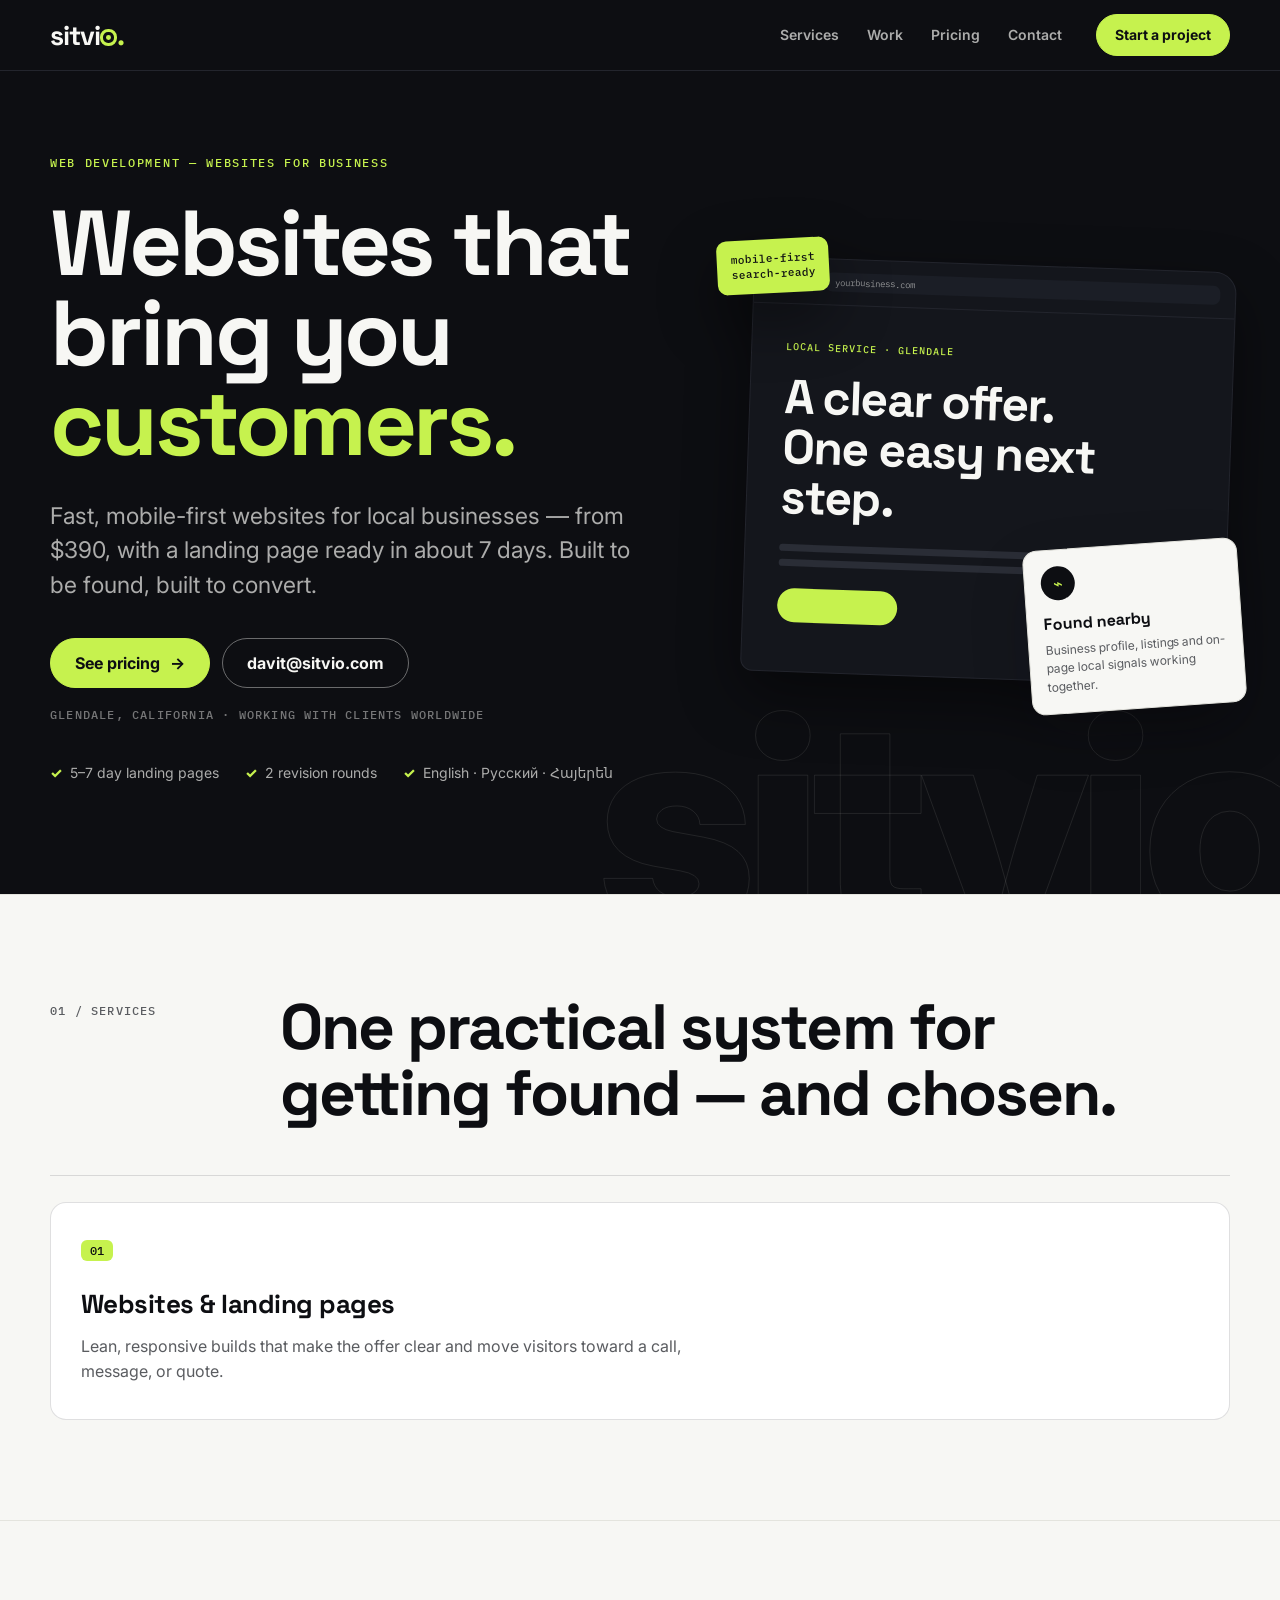
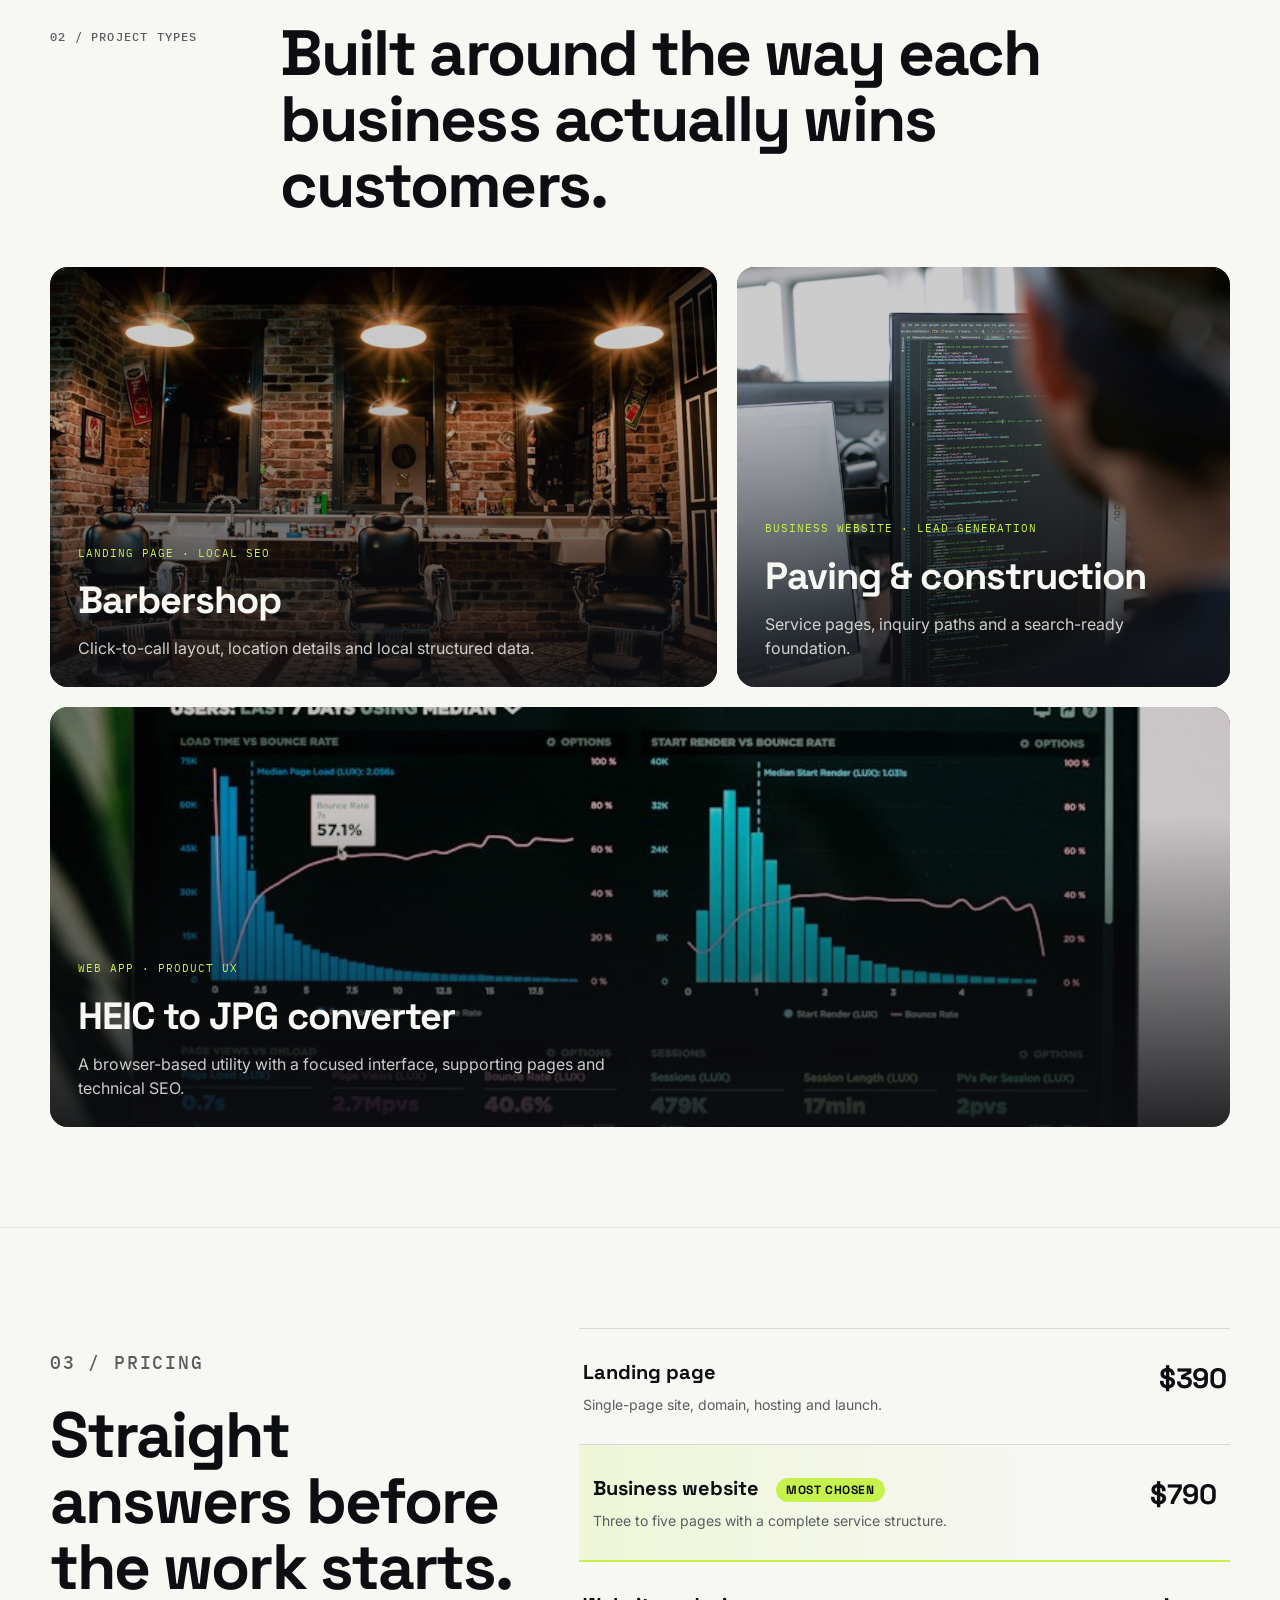
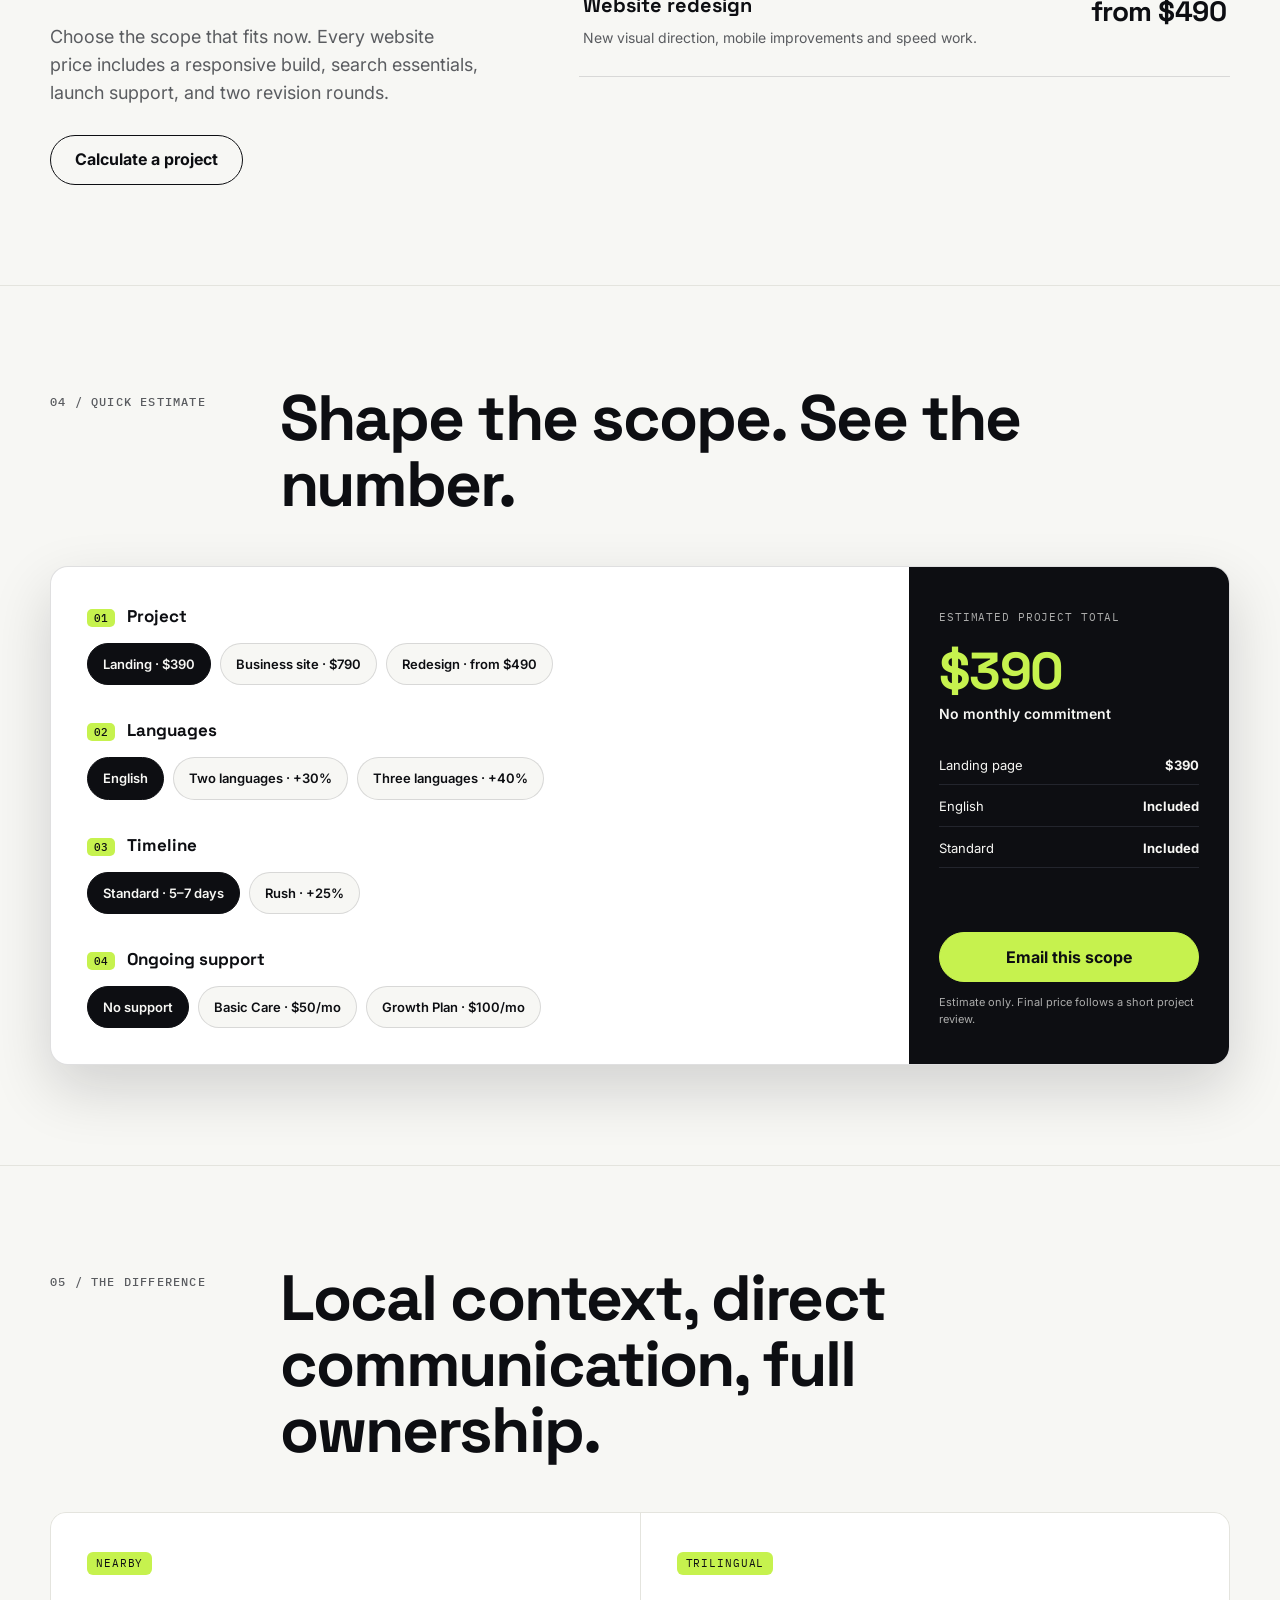
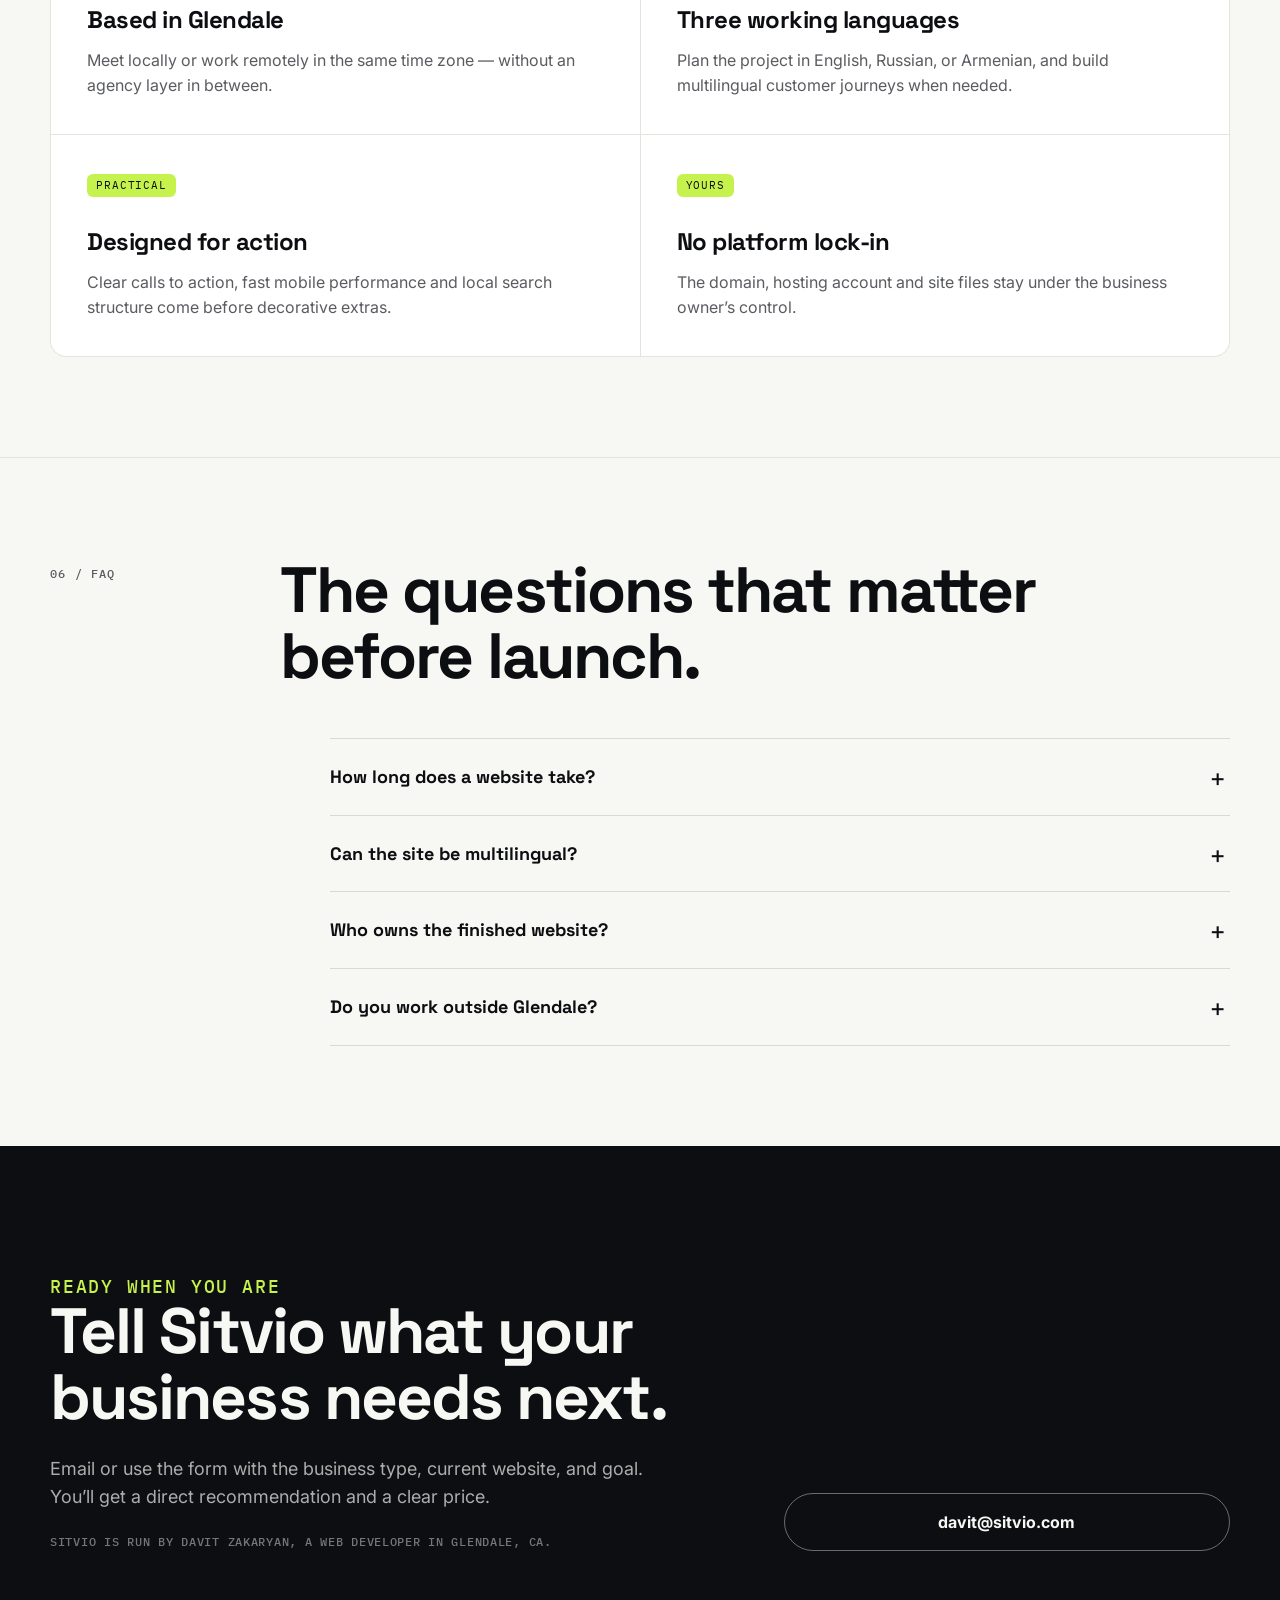
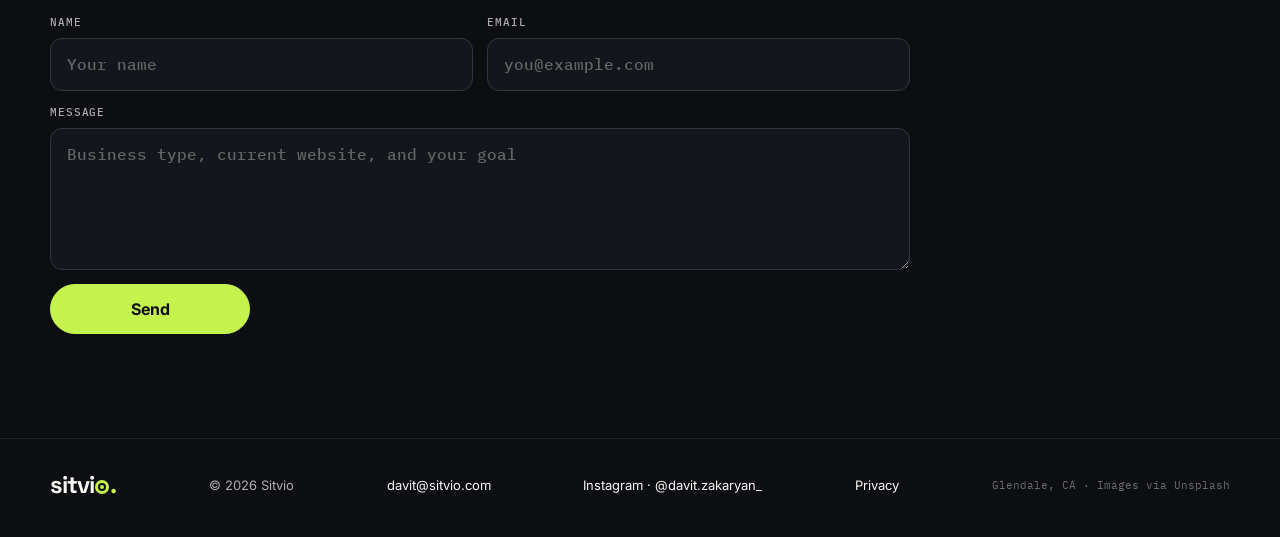
==== commit f6470f0b: "Sitvio Version 6: design techniques pass — object-as-letter wordmark (lime ring o), pricing rhythm+a" ====
--- a/index.html
+++ b/index.html
@@ -1,6 +1,23 @@
 <!doctype html>
+<!-- Sitvio Version 6 — 2026-11-22: design techniques pass (object-as-letter wordmark, pricing rhythm+accent, hero scale, 60/30/10 audit) -->
 <html lang="en">
 <head>
+<!-- Google tag (gtag.js) -->
+<script async src="https://www.googletagmanager.com/gtag/js?id=G-GH97HNWM0C"></script>
+<script>
+  window.dataLayer = window.dataLayer || [];
+  function gtag(){dataLayer.push(arguments);}
+  gtag('js', new Date());
+
+  gtag('config', 'G-GH97HNWM0C');
+</script>
+<script type="text/javascript">
+    (function(c,l,a,r,i,t,y){
+        c[a]=c[a]||function(){(c[a].q=c[a].q||[]).push(arguments)};
+        t=l.createElement(r);t.async=1;t.src="https://www.clarity.ms/tag/"+i;
+        y=l.getElementsByTagName(r)[0];y.parentNode.insertBefore(t,y);
+    })(window, document, "clarity", "script", "zep40b1nwe");
+</script>
   <meta charset="utf-8" />
   <meta name="viewport" content="width=device-width, initial-scale=1, viewport-fit=cover" />
   <meta name="color-scheme" content="light" />
@@ -116,15 +133,25 @@
     @media (max-width:900px){.hero-grid{grid-template-columns:1fr;gap:32px;min-height:auto;padding:64px 0 80px}.browser-art{min-height:410px;max-width:620px}.section-head{grid-template-columns:1fr;gap:16px}.pricing-layout{grid-template-columns:1fr}.price-intro{position:static}.quote-shell{grid-template-columns:1fr}.contact-grid{grid-template-columns:1fr;align-items:start}}
     @media (max-width:680px){.wrap{width:min(100% - 28px,var(--max))}.topbar-in{min-height:60px}nav a:not(.nav-cta){display:none}.wordmark{font-size:23px}.hero-grid{padding:52px 0 68px}h1{font-size:clamp(44px,13.5vw,64px)}.hero-copy{font-size:18px}.actions{display:grid}.button{width:100%}.nav-cta .button{width:auto}.browser-art{min-height:330px}.browser{inset:22px 10px 28px 12px}.site-preview{padding:28px 22px}.map-card{right:0;width:178px;padding:12px}.metric-card{left:0}.section{padding:70px 0}.projects{grid-template-columns:1fr}.project,.project:nth-child(3){grid-column:auto;min-height:350px}.project-info{left:20px;right:20px;bottom:20px}.price-row{grid-template-columns:1fr;gap:10px}.quote-form{padding:26px 20px}.quote-total{padding:30px 22px}.why-grid{grid-template-columns:1fr}.why{padding:28px 24px}.contact{padding:76px 0}}
     @media (prefers-reduced-motion:reduce){html{scroll-behavior:auto}.project img{transition:none}.button{transition:none}}
-  </style>
+  
+/* Sitvio v6 (2026-11-22) — saved design techniques: object-as-letter, rhythm+accent, scale, 60/30/10 */
+.o-mark{display:inline-block;width:.60em;height:.60em;border:.13em solid var(--volt);border-radius:50%;margin:0 .03em;vertical-align:-.04em;position:relative}
+.o-mark::after{content:"";position:absolute;inset:0;margin:auto;width:.18em;height:.18em;border-radius:50%;background:var(--volt)}
+.price-row.featured{background:linear-gradient(90deg,rgba(198,242,78,.18),rgba(198,242,78,0) 72%);border-bottom:2px solid var(--volt);padding-left:14px;padding-right:14px}
+.pick-badge{display:inline-block;margin-left:12px;padding:3px 10px;border-radius:999px;background:var(--volt);color:var(--ink);font-size:12px;font-weight:700;letter-spacing:.05em;vertical-align:middle;text-transform:uppercase;white-space:nowrap}
+.price-row.featured .price{font-weight:800}
+.hero{position:relative;overflow:hidden}
+.hero-ghost{position:absolute;right:-2vw;bottom:-3.5vw;font-size:23vw;font-weight:800;line-height:.8;letter-spacing:-.04em;color:transparent;-webkit-text-stroke:1px rgba(247,247,244,.09);pointer-events:none;user-select:none;z-index:0}
+.hero-grid{position:relative;z-index:1}
+</style>
 </head>
 <body>
   <header class="topbar"><div class="wrap topbar-in">
-    <a class="wordmark" href="#top" aria-label="Sitvio — home">sitvio<span class="dot-mark">.</span></a>
+    <a class="wordmark" href="#top" aria-label="Sitvio — home">sitvi<span class="o-mark" aria-hidden="true"></span><span class="dot-mark">.</span></a>
     <nav aria-label="Primary navigation"><a href="#services">Services</a><a href="#work">Work</a><a href="#pricing">Pricing</a><a href="#contact">Contact</a><span class="nav-cta"><a class="button accent small" href="#contact">Start a project</a></span></nav>
   </div></header>
   <main id="top">
-    <section class="hero"><div class="wrap hero-grid">
+    <section class="hero"><div class="hero-ghost" aria-hidden="true">sitvio</div><div class="wrap hero-grid">
       <div>
         <p class="eyebrow">Web development — websites for business</p>
         <h1>Websites that bring you <em>customers.</em></h1>
@@ -148,7 +175,7 @@
     </div></div></section>
     <section class="section" id="pricing"><div class="wrap pricing-layout"><div class="price-intro"><p class="kicker">03 / PRICING</p><h2>Straight answers before the work starts.</h2><p>Choose the scope that fits now. Every website price includes a responsive build, search essentials, launch support, and two revision rounds.</p><a class="button alt" href="#quote">Calculate a project</a></div><div><div class="price-stack">
       <div class="price-row"><div><h3>Landing page</h3><p>Single-page site, domain, hosting and launch.</p></div><span class="price">$390</span></div>
-      <div class="price-row"><div><h3>Business website</h3><p>Three to five pages with a complete service structure.</p></div><span class="price">$790</span></div>
+      <div class="price-row featured"><div><h3>Business website <span class="pick-badge">Most chosen</span></h3><p>Three to five pages with a complete service structure.</p></div><span class="price">$790</span></div>
       <div class="price-row"><div><h3>Website redesign</h3><p>New visual direction, mobile improvements and speed work.</p></div><span class="price">from $490</span></div>
     </div></div></div></section>
     <section class="section" id="quote"><div class="wrap"><div class="section-head"><p class="kicker">04 / QUICK ESTIMATE</p><h2>Shape the scope. See the number.</h2></div><div class="quote-shell">
@@ -174,7 +201,7 @@
     </div></div></section>
     <section class="contact" id="contact"><div class="wrap contact-grid"><div><p class="kicker">READY WHEN YOU ARE</p><h2>Tell Sitvio what your business needs next.</h2><p>Email or use the form with the business type, current website, and goal. You’ll get a direct recommendation and a clear price.</p><p class="founder-line">Sitvio is run by Davit Zakaryan, a web developer in Glendale, CA.</p></div><div class="contact-actions"><a class="button alt" href="mailto:davit@sitvio.com">davit@sitvio.com</a></div><form class="contact-form" action="https://formsubmit.co/davit@sitvio.com" method="POST"><input type="hidden" name="_subject" value="New message from sitvio.com"><input type="hidden" name="_template" value="table"><input type="hidden" name="_captcha" value="true"><label>Name<input type="text" name="name" required autocomplete="name" placeholder="Your name"></label><label>Email<input type="email" name="email" required autocomplete="email" placeholder="you@example.com"></label><label class="full">Message<textarea name="message" rows="5" required placeholder="Business type, current website, and your goal"></textarea></label><button class="button accent" type="submit">Send</button></form></div></section>
   </main>
-  <footer><div class="wrap footer-grid"><a class="wordmark" href="#top">sitvio<span class="dot-mark">.</span></a><span>© 2026 Sitvio</span><span><a href="mailto:davit@sitvio.com">davit@sitvio.com</a></span><span><a href="https://www.instagram.com/davit.zakaryan_/" target="_blank" rel="noopener noreferrer">Instagram · @davit.zakaryan_</a></span><span><a href="privacy.html">Privacy</a></span><span class="footer-meta">Glendale, CA · Images via Unsplash</span></div></footer>
+  <footer><div class="wrap footer-grid"><a class="wordmark" href="#top">sitvi<span class="o-mark" aria-hidden="true"></span><span class="dot-mark">.</span></a><span>© 2026 Sitvio</span><span><a href="mailto:davit@sitvio.com">davit@sitvio.com</a></span><span><a href="https://www.instagram.com/davit.zakaryan_/" target="_blank" rel="noopener noreferrer">Instagram · @davit.zakaryan_</a></span><span><a href="privacy.html">Privacy</a></span><span class="footer-meta">Glendale, CA · Images via Unsplash</span></div></footer>
   <script>
     (function(){
       document.querySelectorAll('.choices').forEach(function(group){group.addEventListener('click',function(event){var button=event.target.closest('.choice');if(!button)return;if(group.dataset.mode==='single'){group.querySelectorAll('.choice').forEach(function(item){item.classList.remove('active')});button.classList.add('active')}else{button.classList.toggle('active')}updateQuote()})});
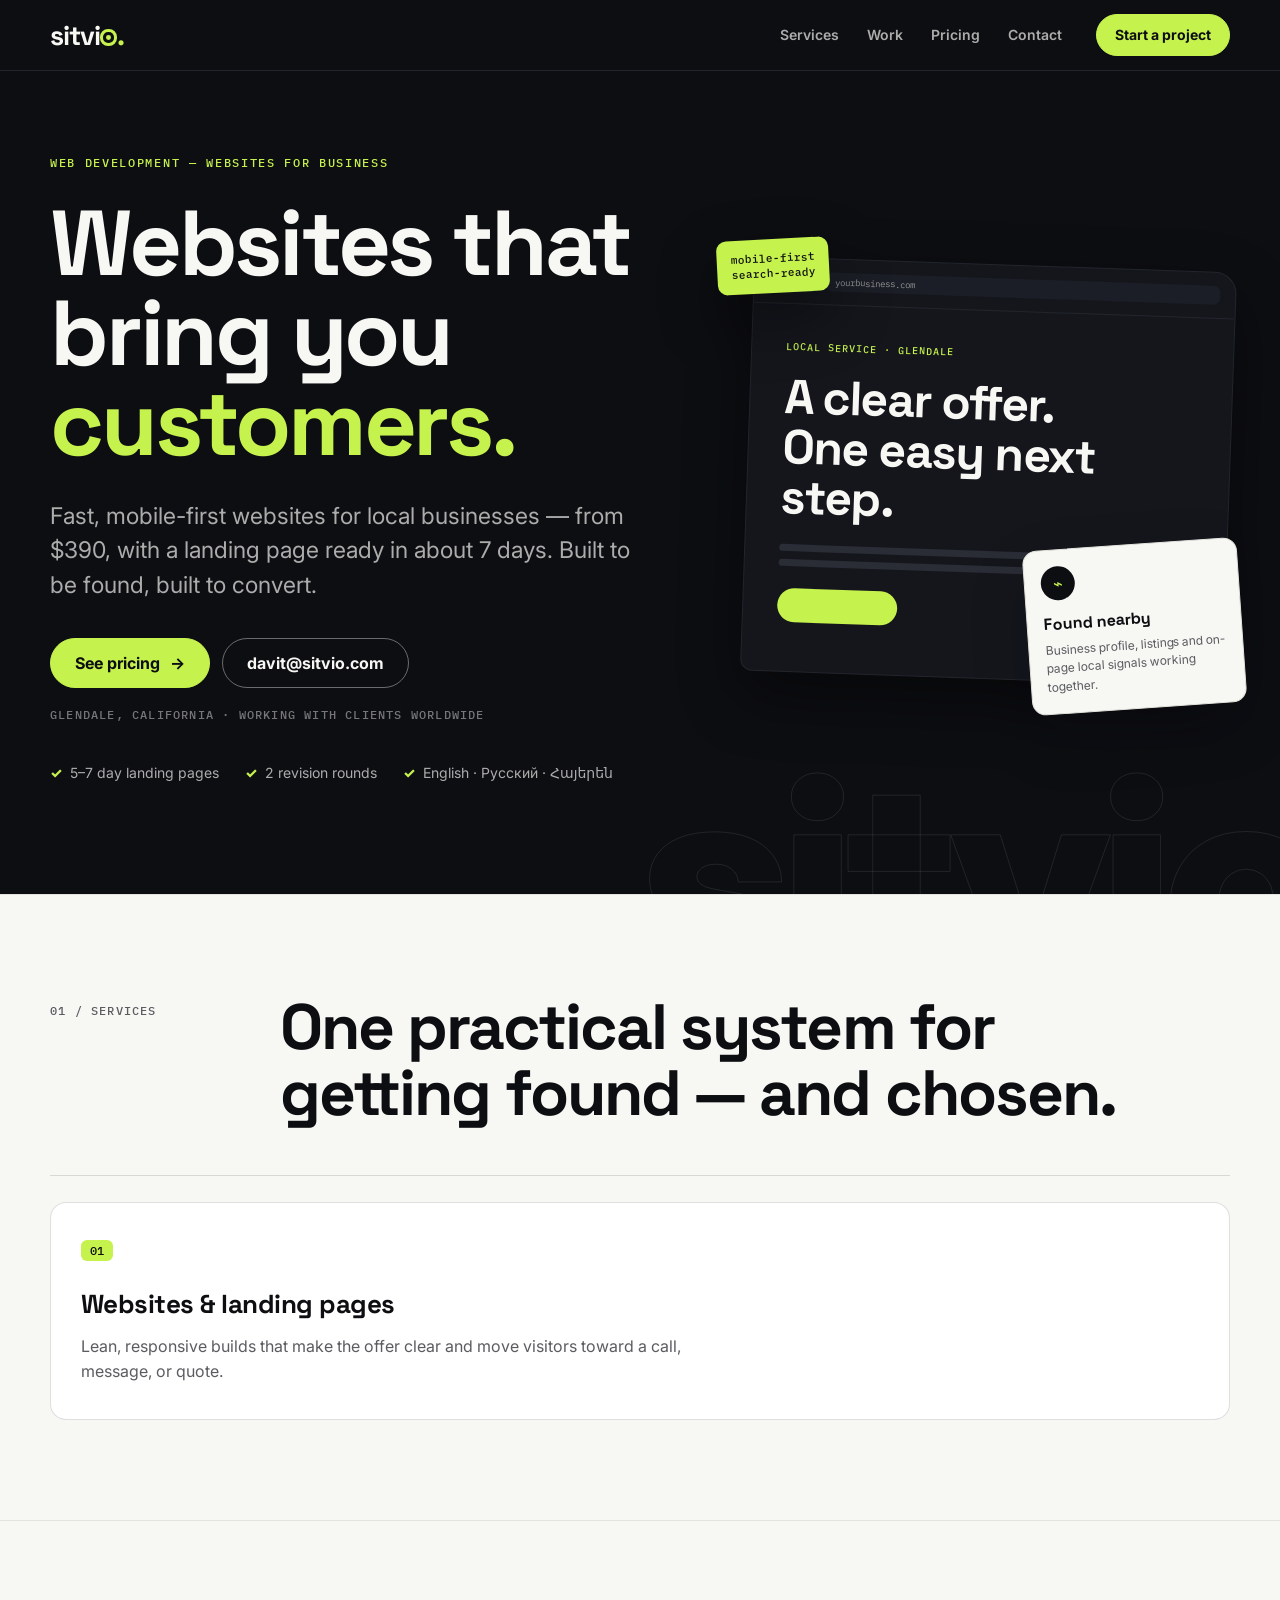
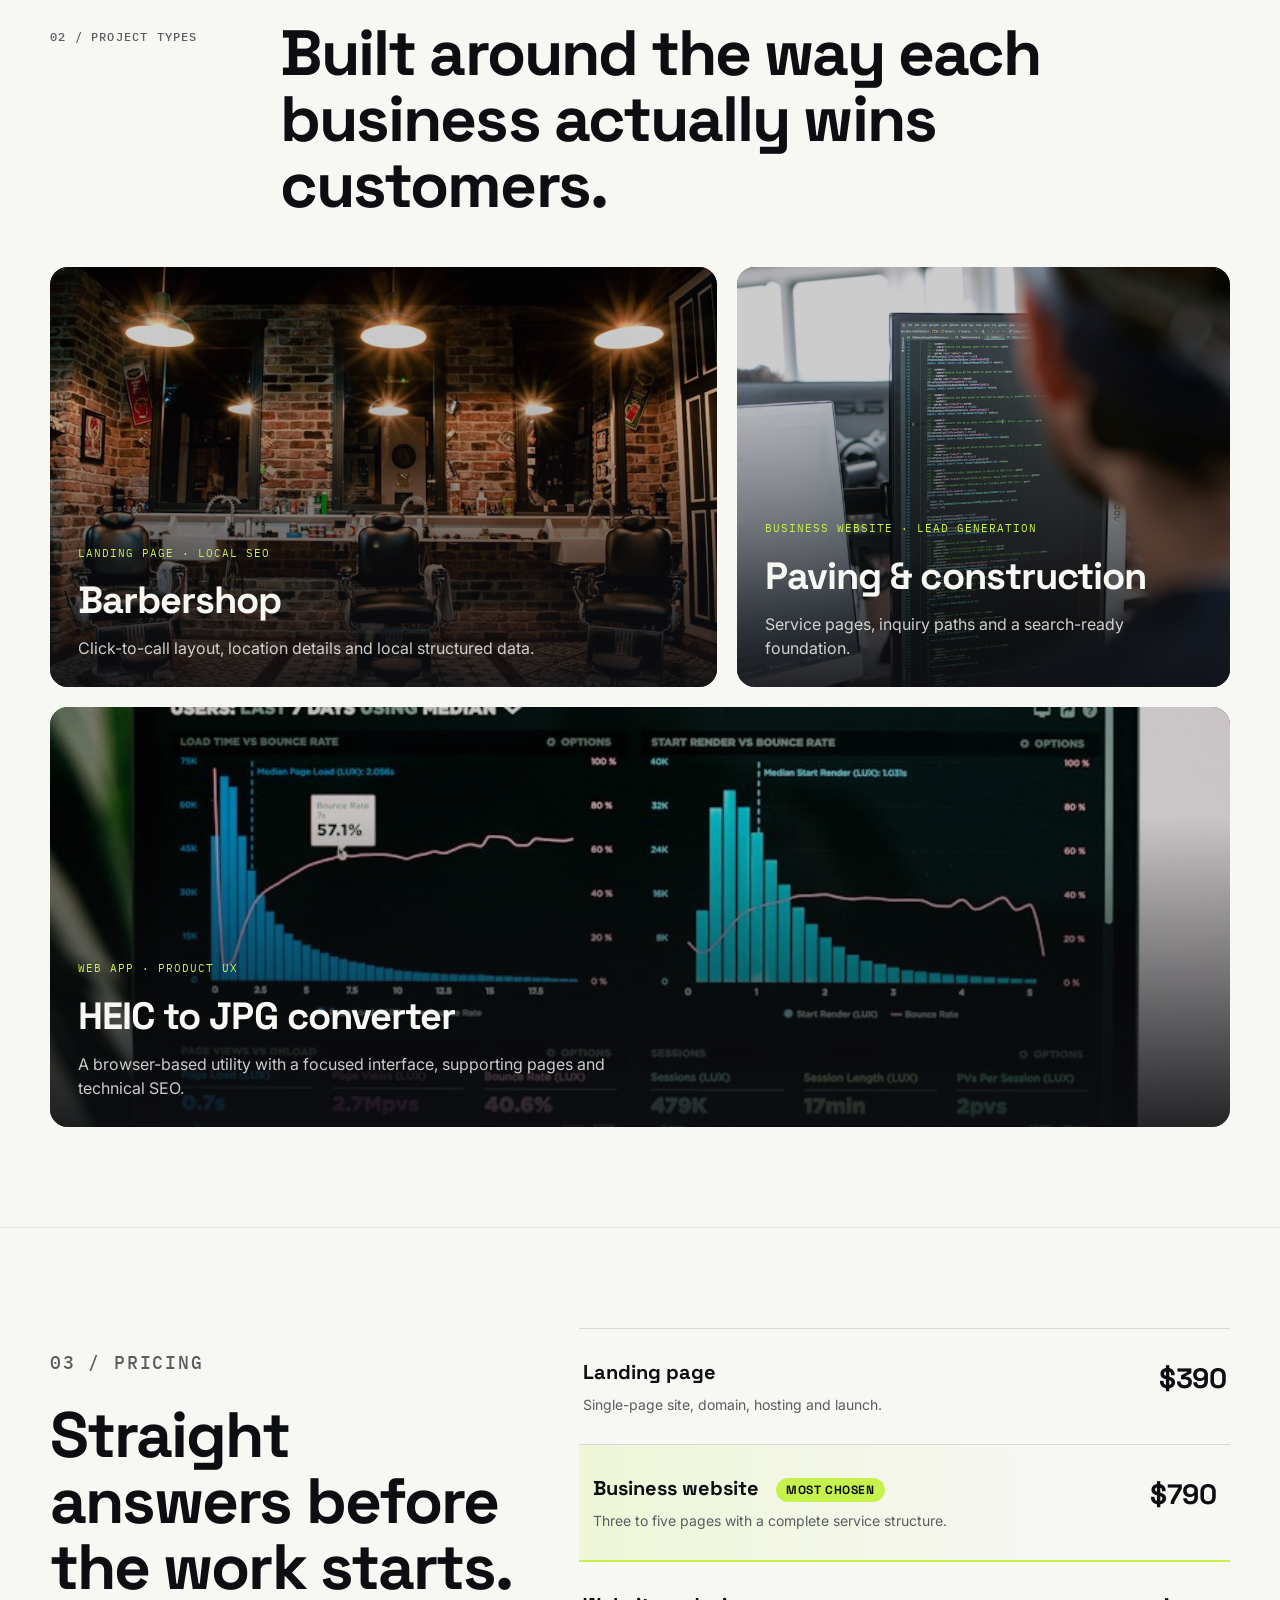
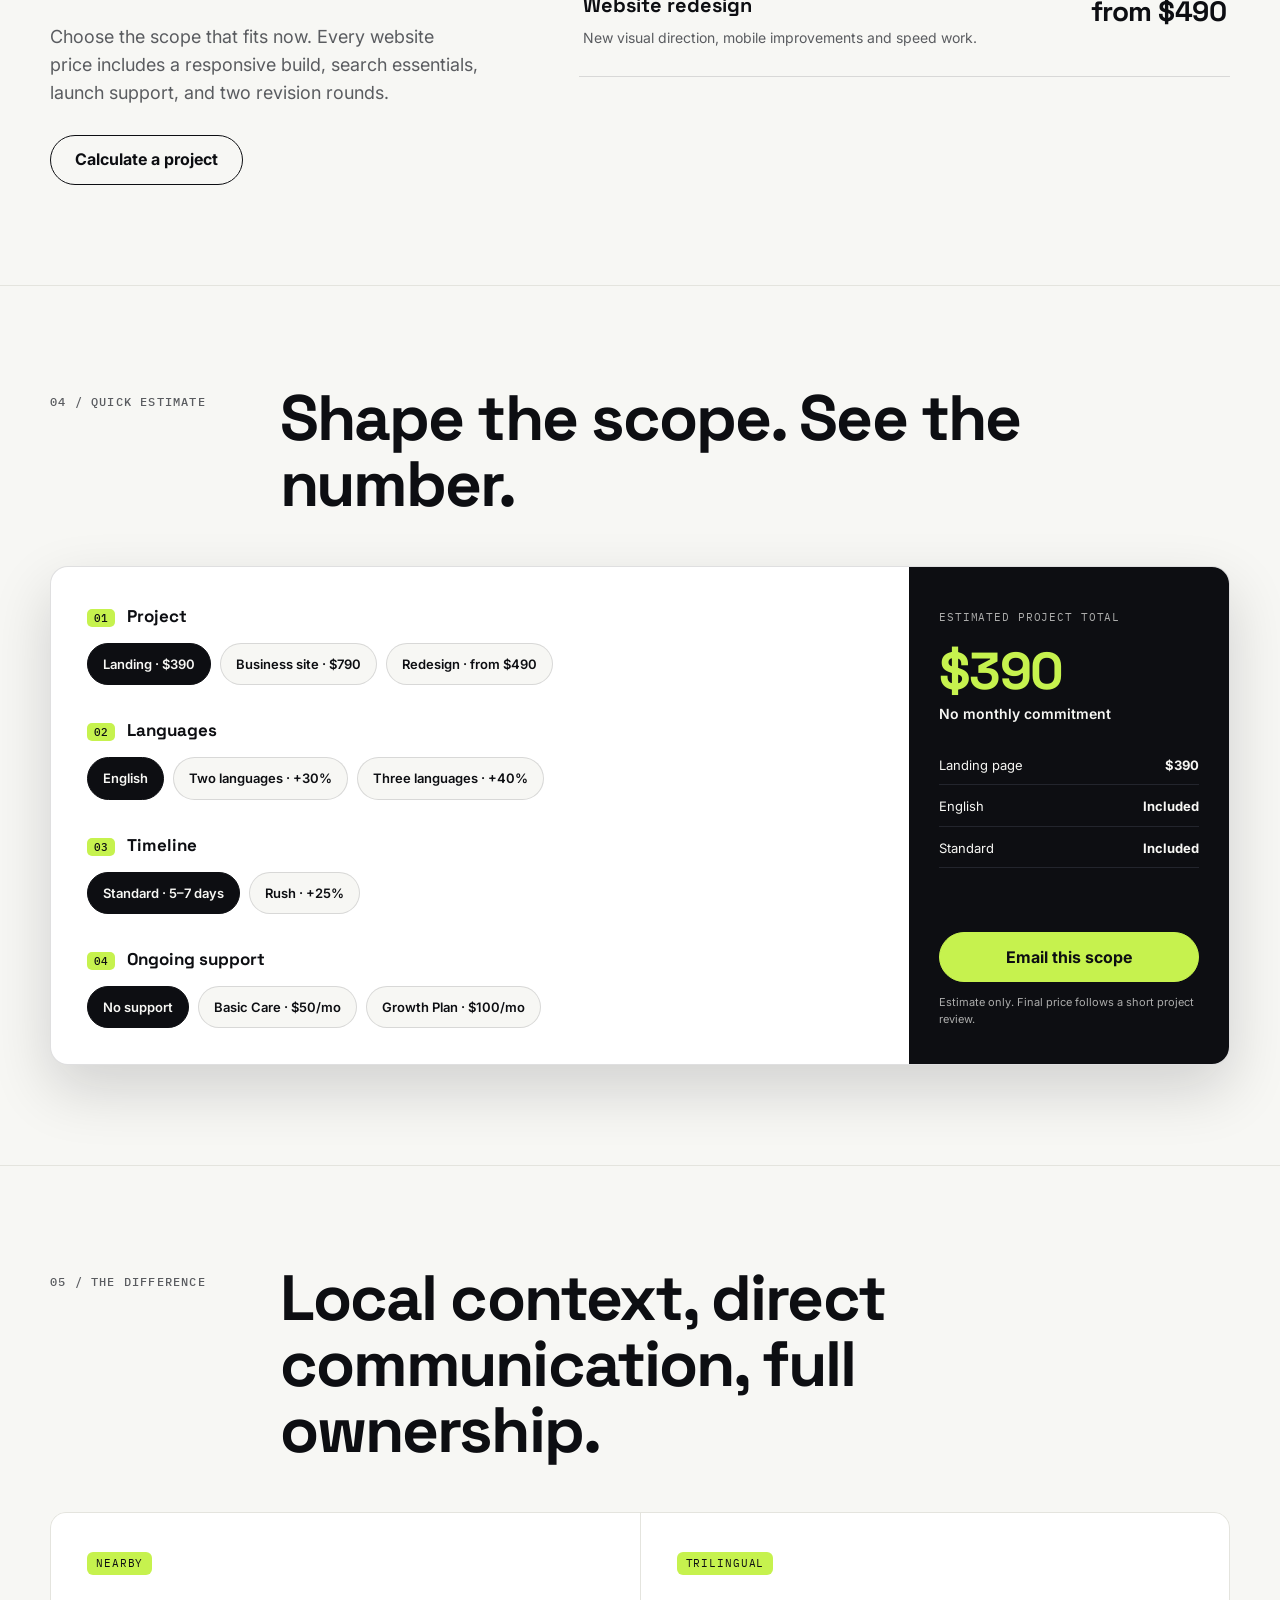
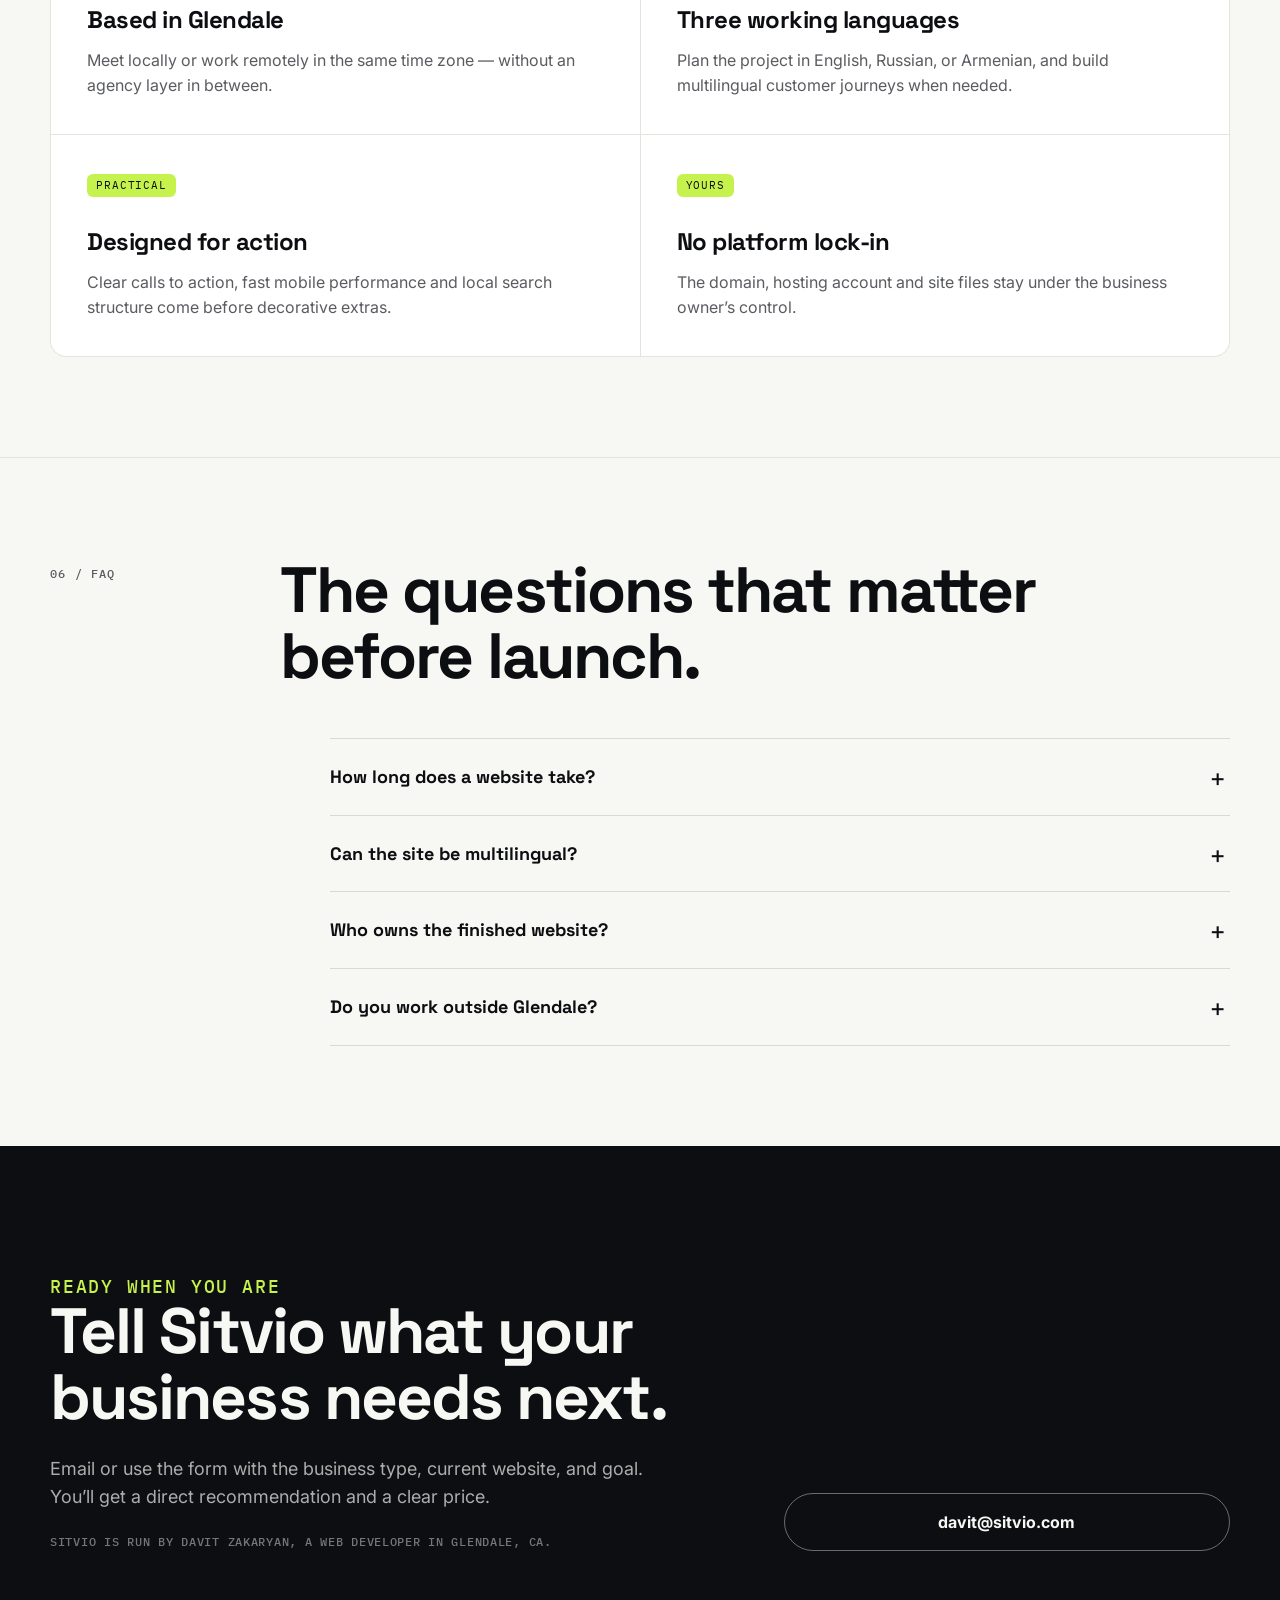
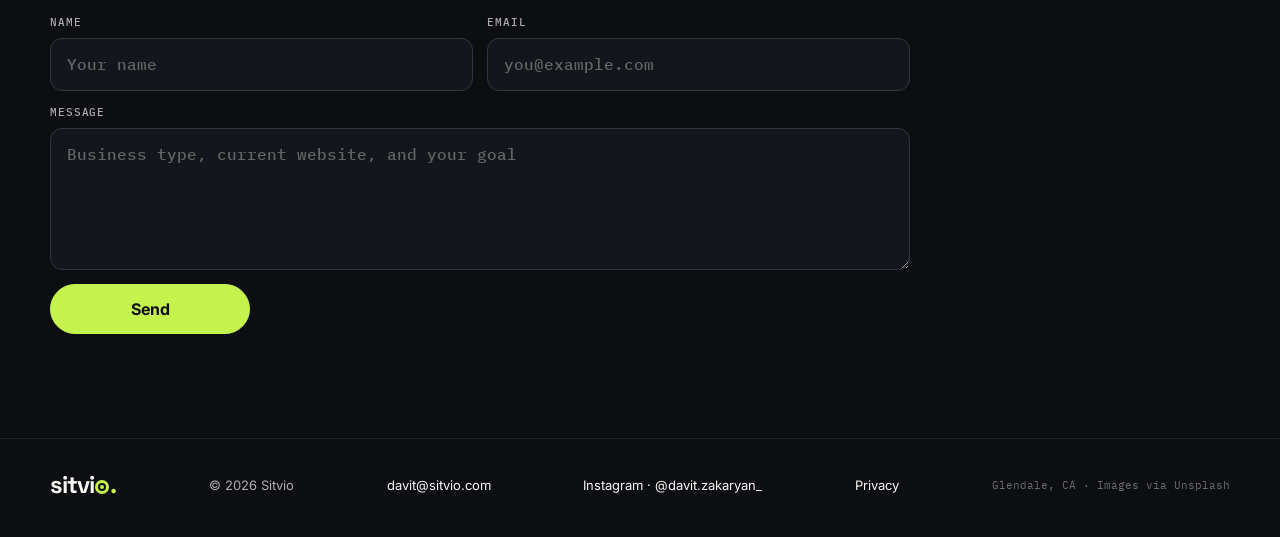
==== commit 0c04fc3b: "Sitvio Version 7: shift hero ghost wordmark down/right, clear of the language line" ====
--- a/index.html
+++ b/index.html
@@ -1,5 +1,5 @@
 <!doctype html>
-<!-- Sitvio Version 6 — 2026-11-22: design techniques pass (object-as-letter wordmark, pricing rhythm+accent, hero scale, 60/30/10 audit) -->
+<!-- Sitvio Version 7 — 2026-11-22: hero ghost wordmark shifted down/right, clear of the language line (Version 6 design pass same day) -->
 <html lang="en">
 <head>
 <!-- Google tag (gtag.js) -->
@@ -141,7 +141,7 @@
 .pick-badge{display:inline-block;margin-left:12px;padding:3px 10px;border-radius:999px;background:var(--volt);color:var(--ink);font-size:12px;font-weight:700;letter-spacing:.05em;vertical-align:middle;text-transform:uppercase;white-space:nowrap}
 .price-row.featured .price{font-weight:800}
 .hero{position:relative;overflow:hidden}
-.hero-ghost{position:absolute;right:-2vw;bottom:-3.5vw;font-size:23vw;font-weight:800;line-height:.8;letter-spacing:-.04em;color:transparent;-webkit-text-stroke:1px rgba(247,247,244,.09);pointer-events:none;user-select:none;z-index:0}
+.hero-ghost{position:absolute;right:-3vw;bottom:-7.5vw;font-size:22vw;font-weight:800;line-height:.8;letter-spacing:-.04em;color:transparent;-webkit-text-stroke:1px rgba(247,247,244,.09);pointer-events:none;user-select:none;z-index:0}
 .hero-grid{position:relative;z-index:1}
 </style>
 </head>
